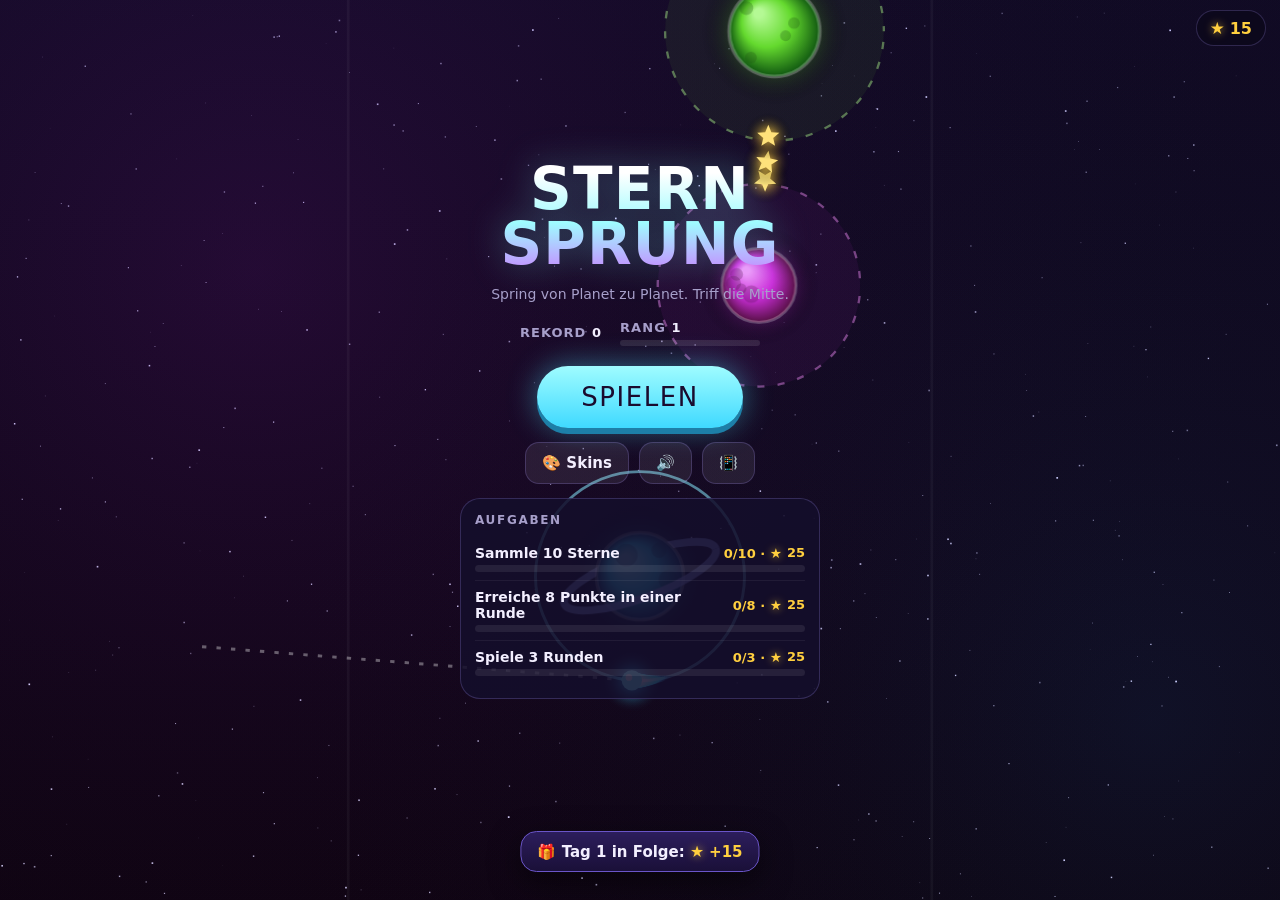
==== spiel/index.html @ 6225f69b "Neues Handyspiel Sternsprung: One-Tap-Weltraumspiel, offline spielbar (PWA) Co-Authored-By: Claude O" ====
<!DOCTYPE html>
<html lang="de">
<head>
<meta charset="UTF-8">
<meta name="viewport" content="width=device-width,initial-scale=1,maximum-scale=1,user-scalable=no,viewport-fit=cover">
<title>Sternsprung</title>
<meta name="theme-color" content="#0a0718">
<meta name="apple-mobile-web-app-capable" content="yes">
<meta name="mobile-web-app-capable" content="yes">
<meta name="apple-mobile-web-app-status-bar-style" content="black-translucent">
<meta name="apple-mobile-web-app-title" content="Sternsprung">
<link rel="manifest" href="manifest.json">
<link rel="icon" href="icon.svg">
<link rel="apple-touch-icon" href="icon-192.png">
<!--GAME-START-->
<style>
/* Ein Bildschirm, Spielfeld als Canvas, Menüs als Ebenen darüber. Bewusst nur dunkel (Weltraum). */
:root{
  --space:#0a0718; --panel:rgba(20,14,44,.86); --line:rgba(170,150,255,.22);
  --ink:#f3efff; --mut:#a79fca; --cyan:#7df9ff; --gold:#ffcf3f; --pink:#ff5fa8; --red:#ff4d5e; --green:#5dffa0;
  --disp:"Arial Rounded MT Bold","Trebuchet MS",ui-rounded,"SF Pro Rounded",system-ui,sans-serif;
  --body:ui-rounded,system-ui,-apple-system,"Segoe UI",Roboto,sans-serif;
  color-scheme:dark;
}
*{box-sizing:border-box;-webkit-tap-highlight-color:transparent;user-select:none;-webkit-user-select:none;-webkit-touch-callout:none}
html,body{height:100%;margin:0;background:var(--space);color:var(--ink);font-family:var(--body);overflow:hidden;overscroll-behavior:none}
#c{position:fixed;left:0;top:0;width:100%;height:100%;display:block;touch-action:none}
.layer{position:fixed;inset:0;display:flex;flex-direction:column;align-items:center;justify-content:center;gap:14px;
  padding:calc(env(safe-area-inset-top,0px) + 16px) max(16px,env(safe-area-inset-right,0px)) calc(env(safe-area-inset-bottom,0px) + 16px) max(16px,env(safe-area-inset-left,0px));z-index:5}
.layer.dim{background:rgba(6,4,16,.55);backdrop-filter:blur(3px);-webkit-backdrop-filter:blur(3px)}
button{font:inherit;color:inherit;border:0;background:none;cursor:pointer;touch-action:manipulation}
button:focus-visible{outline:3px solid var(--cyan);outline-offset:3px}
.big{font-family:var(--disp);font-size:26px;letter-spacing:.06em;padding:16px 44px;border-radius:999px;color:#1a0b2e;
  background:linear-gradient(180deg,#9ffcff,#3fd9ff);box-shadow:0 6px 0 #1d7fa8,0 0 30px rgba(80,230,255,.45);transition:transform .08s}
.big:active{transform:translateY(4px);box-shadow:0 2px 0 #1d7fa8,0 0 20px rgba(80,230,255,.4)}
.pulse{animation:pulse 1.6s ease-in-out infinite}
@keyframes pulse{50%{transform:scale(1.06)}}
.sm{font-weight:800;font-size:15px;padding:11px 16px;border-radius:14px;background:rgba(255,255,255,.08);border:1px solid var(--line);min-width:48px}
.sm:active{background:rgba(255,255,255,.16)}
.gold{color:#2a1700;background:linear-gradient(180deg,#ffe27a,#ffb800);box-shadow:0 4px 0 #a86f00;border:0}
.gold:disabled{filter:grayscale(1);opacity:.45}
.row{display:flex;gap:10px;flex-wrap:wrap;justify-content:center}
.title{font-family:var(--disp);font-size:clamp(40px,12vw,58px);line-height:.95;text-align:center;letter-spacing:.02em;margin:0;
  background:linear-gradient(180deg,#fff 10%,#9ffcff 55%,#c58bff);-webkit-background-clip:text;background-clip:text;color:transparent;
  filter:drop-shadow(0 0 18px rgba(125,249,255,.35))}
.sub{color:var(--mut);font-size:14px;text-align:center;margin:0}
.card{background:var(--panel);border:1px solid var(--line);border-radius:20px;padding:14px;width:min(360px,100%)}
.card h3{margin:0 0 10px;font-size:12px;letter-spacing:.14em;text-transform:uppercase;color:var(--mut)}
.mis{display:grid;grid-template-columns:1fr auto;gap:4px 10px;align-items:center;padding:8px 0;border-top:1px solid rgba(255,255,255,.06)}
.mis:first-of-type{border-top:0}
.mis .t{font-size:14px;font-weight:700}
.mis .r{font-size:13px;font-weight:800;color:var(--gold);white-space:nowrap}
.bar{grid-column:1/-1;height:7px;border-radius:9px;background:rgba(255,255,255,.08);overflow:hidden}
.bar i{display:block;height:100%;background:linear-gradient(90deg,var(--cyan),#c58bff);border-radius:9px;transition:width .5s}
.mis.done .bar i{background:var(--green)}
.coin{display:inline-flex;align-items:center;gap:5px;font-weight:900;color:var(--gold);font-variant-numeric:tabular-nums}
.coin::before{content:"★";font-size:1.05em;text-shadow:0 0 8px rgba(255,207,63,.7)}
.top{position:fixed;left:0;right:0;top:0;display:flex;justify-content:space-between;align-items:center;z-index:6;pointer-events:none;
  padding:calc(env(safe-area-inset-top,0px) + 10px) max(14px,env(safe-area-inset-right,0px)) 0 max(14px,env(safe-area-inset-left,0px))}
.top>*{pointer-events:auto}
.pill{background:rgba(10,7,24,.6);border:1px solid var(--line);border-radius:999px;padding:7px 13px;font-size:16px}
#hud{z-index:4}
#score{position:fixed;left:0;right:0;top:calc(env(safe-area-inset-top,0px) + 54px);text-align:center;font-family:var(--disp);font-size:64px;
  line-height:1;pointer-events:none;z-index:4;text-shadow:0 0 24px rgba(125,249,255,.5),0 4px 0 rgba(0,0,0,.35);font-variant-numeric:tabular-nums}
#score.bump{animation:bump .25s}
@keyframes bump{40%{transform:scale(1.25)}}
#hint{position:fixed;left:0;right:0;bottom:calc(env(safe-area-inset-bottom,0px) + 14%);text-align:center;font-weight:800;font-size:18px;pointer-events:none;z-index:4;
  text-shadow:0 2px 10px #000;padding:0 24px;animation:hintb 1.4s ease-in-out infinite}
#hint small{display:block;font-weight:600;font-size:14px;color:var(--mut);margin-top:6px}
@keyframes hintb{50%{opacity:.55}}
#toast{position:fixed;left:50%;bottom:calc(env(safe-area-inset-bottom,0px) + 28px);transform:translate(-50%,20px);opacity:0;z-index:20;pointer-events:none;
  background:linear-gradient(180deg,#2c1d5c,#1a1038);border:1px solid #6a55c9;border-radius:16px;padding:10px 16px;font-weight:800;font-size:15px;
  transition:all .35s cubic-bezier(.2,1.4,.4,1);white-space:nowrap;box-shadow:0 10px 30px rgba(0,0,0,.5)}
#toast.on{opacity:1;transform:translate(-50%,0)}
.stat{display:flex;gap:26px;justify-content:center}
.stat div{text-align:center}
.stat b{display:block;font-family:var(--disp);font-size:44px;line-height:1.05;font-variant-numeric:tabular-nums}
.stat span{font-size:12px;letter-spacing:.14em;text-transform:uppercase;color:var(--mut)}
.rec{font-family:var(--disp);color:var(--gold);font-size:22px;letter-spacing:.05em;animation:pulse .9s ease-in-out infinite;text-shadow:0 0 16px rgba(255,207,63,.6)}
.rank{font-size:13px;font-weight:800;color:var(--mut);letter-spacing:.08em}
.rank b{color:var(--ink)}
.xp{height:6px;width:140px;border-radius:9px;background:rgba(255,255,255,.1);overflow:hidden;margin-top:5px}
.xp i{display:block;height:100%;background:var(--gold)}
#shopGrid{display:grid;grid-template-columns:repeat(3,1fr);gap:10px;width:min(380px,100%);overflow-y:auto;max-height:62vh;padding:2px}
.sk{background:var(--panel);border:1px solid var(--line);border-radius:16px;padding:12px 6px 10px;display:flex;flex-direction:column;align-items:center;gap:6px;font-size:13px;font-weight:800}
.sk.sel{border-color:var(--cyan);box-shadow:0 0 0 2px rgba(125,249,255,.35) inset}
.sk .ball{width:34px;height:34px;border-radius:50%;margin:4px 0}
.sk .p{font-size:12px}
.sk.lock{opacity:.85}
.sk.lock .ball{filter:saturate(.5) brightness(.7)}
.tag{font-size:11px;letter-spacing:.12em;text-transform:uppercase;color:var(--mut);font-weight:800}
#reviveBtn small{display:block;font-size:12px;opacity:.8}
.hide{display:none!important}
@media (prefers-reduced-motion:reduce){.pulse,#hint,.rec{animation:none}}
</style>
</head>
<body>
<canvas id="c"></canvas>

<div class="top" id="topbar">
  <button class="sm pill hide" id="pauseBtn" aria-label="Pause">❚❚</button>
  <span></span>
  <span class="pill coin" id="coins">0</span>
</div>
<div id="score" class="hide">0</div>
<div id="hint" class="hide"></div>
<div id="toast"></div>

<!-- Menü -->
<div class="layer" id="menu">
  <div style="flex:1"></div>
  <h1 class="title">STERN<br>SPRUNG</h1>
  <p class="sub">Spring von Planet zu Planet. Triff die Mitte.</p>
  <div class="row" style="align-items:center;gap:18px;margin:4px 0 6px">
    <div class="rank">REKORD <b id="mBest">0</b></div>
    <div class="rank">RANG <b id="mRank">1</b><div class="xp"><i id="mXp" style="width:0"></i></div></div>
  </div>
  <button class="big pulse" id="playBtn">SPIELEN</button>
  <div class="row">
    <button class="sm" id="shopBtn">🎨 Skins</button>
    <button class="sm" id="sndBtn" aria-label="Ton">🔊</button>
    <button class="sm" id="vibBtn" aria-label="Vibration">📳</button>
  </div>
  <div class="card" id="mMis"></div>
  <div style="flex:1.3"></div>
</div>

<!-- Pause -->
<div class="layer dim hide" id="pause">
  <h2 class="title" style="font-size:44px">PAUSE</h2>
  <button class="big" id="resumeBtn">WEITER</button>
  <button class="sm" id="quitBtn">Zum Menü</button>
</div>

<!-- Game Over -->
<div class="layer dim hide" id="over">
  <div class="tag" id="oCause">Ins All gestürzt</div>
  <div class="rec hide" id="oRec">NEUER REKORD!</div>
  <div class="stat">
    <div><b id="oScore">0</b><span>Punkte</span></div>
    <div><b id="oBest">0</b><span>Rekord</span></div>
  </div>
  <div class="coin" style="font-size:18px" id="oCoins">+0</div>
  <button class="sm gold hide" id="reviveBtn">Weiterfliegen <span class="coin" style="color:#2a1700" id="reviveCost">60</span><small id="reviveT"></small></button>
  <button class="big" id="againBtn">NOCHMAL</button>
  <div class="card" id="oMis"></div>
  <button class="sm" id="menuBtn">Menü</button>
</div>

<!-- Shop -->
<div class="layer dim hide" id="shop">
  <h2 class="title" style="font-size:40px">SKINS</h2>
  <span class="pill coin" id="shopCoins">0</span>
  <div id="shopGrid"></div>
  <button class="big" id="shopBack" style="font-size:20px;padding:12px 36px">FERTIG</button>
</div>

<script>
'use strict';
(function(){
const $=s=>document.querySelector(s);
const cv=$('#c'), ctx=cv.getContext('2d');
const W=400; let H=700, SC=1, OX=0, DPR=1, VW=400, VH=700;
const rnd=(a,b)=>a+Math.random()*(b-a), clamp=(v,a,b)=>v<a?a:v>b?b:v;
const TAU=Math.PI*2;

/* ---------- Speicher ---------- */
const KEY='sternsprung_v1';
const DEF={best:0,coins:0,skin:'nova',owned:['nova'],sound:true,vib:true,ms:null,mlvl:{},rank:1,
  st:{runs:0,perfect:0,coins:0,gold:0,skip:0},day:'',streak:0,tut:0};
let S;
try{S=Object.assign({},DEF,JSON.parse(localStorage.getItem(KEY)||'{}'))}catch(e){S=Object.assign({},DEF)}
S.st=Object.assign({},DEF.st,S.st||{}); S.mlvl=S.mlvl||{}; if(!Array.isArray(S.owned))S.owned=['nova'];
function save(){try{localStorage.setItem(KEY,JSON.stringify(S))}catch(e){}}

/* ---------- Skins ---------- */
const SKINS=[
 {id:'nova',n:'Nova',cost:0,c:'#7df9ff',t:'#2ee6ff'},
 {id:'ember',n:'Glut',cost:120,c:'#ffc069',t:'#ff6a3a'},
 {id:'lime',n:'Limette',cost:180,c:'#d4ff7a',t:'#55ff3a'},
 {id:'rose',n:'Rosa',cost:250,c:'#ffb0e6',t:'#ff4fb8'},
 {id:'violet',n:'Violett',cost:350,c:'#d6b6ff',t:'#8a4dff'},
 {id:'sun',n:'Sonne',cost:500,c:'#fff6b0',t:'#ffc400'},
 {id:'ghost',n:'Geist',cost:700,c:'#ffffff',t:'#a6b3d6',ghost:1},
 {id:'fire',n:'Feuer',cost:900,c:'#fff0c0',t:'fire'},
 {id:'ice',n:'Eiskristall',cost:1200,c:'#e8fdff',t:'ice'},
 {id:'rainbow',n:'Regenbogen',cost:1800,c:'#ffffff',t:'rainbow'},
 {id:'void',n:'Leere',cost:2500,c:'#1c0636',t:'#c040ff',ring:1},
 {id:'king',n:'Goldkönig',cost:4000,c:'#ffe066',t:'gold',ring:1},
];
const skin=()=>SKINS.find(s=>s.id===S.skin)||SKINS[0];
function trailCol(sk,i,t){
  switch(sk.t){
    case 'fire':return `hsl(${10+i*2.2},100%,${55+i}%)`;
    case 'ice':return `hsl(${190+i*1.5},100%,${70+i*0.8}%)`;
    case 'rainbow':return `hsl(${(t*240+i*16)%360},100%,65%)`;
    case 'gold':return `hsl(${42+Math.sin(t*6+i)*6},100%,${55+i}%)`;
    default:return sk.t;
  }
}

/* ---------- Aufgaben ---------- */
const MT={
 score:{txt:n=>`Erreiche ${n} Punkte in einer Runde`,steps:[8,15,22,30,40,50,65,80,100,125],run:1},
 perfect:{txt:n=>`Lande ${n} Volltreffer`,steps:[3,8,15,25,40,60,90,130]},
 streak:{txt:n=>`${n} Volltreffer hintereinander`,steps:[2,3,4,5,6,8,10],run:1},
 coins:{txt:n=>`Sammle ${n} Sterne`,steps:[10,25,50,80,120,200,300]},
 runs:{txt:n=>`Spiele ${n} Runden`,steps:[3,5,8,10,15,20]},
 gold:{txt:n=>`Lande auf ${n} Goldplaneten`,steps:[1,3,5,8,12,18]},
 skip:{txt:n=>`Überspringe ${n} Planeten`,steps:[1,3,6,10,15,25]},
};
function goalFor(k){const st=MT[k].steps,l=S.mlvl[k]||0;return l<st.length?st[l]:Math.round(st[st.length-1]*Math.pow(1.3,l-st.length+1))}
function newMission(exclude){
  const keys=Object.keys(MT).filter(k=>!exclude.includes(k));
  const k=keys[Math.floor(Math.random()*keys.length)];
  const lvl=S.mlvl[k]||0;
  return {k,g:goalFor(k),p:0,r:25+lvl*15};
}
function ensureMissions(){
  if(!Array.isArray(S.ms)||S.ms.length!==3||S.ms.some(m=>!m||!MT[m.k])){S.ms=[];
    for(let i=0;i<3;i++)S.ms.push(newMission(S.ms.map(m=>m.k)));save();}
  // erfüllte Aufgaben (z. B. App vor dem Tausch geschlossen) ersetzen
  S.ms.forEach((m,i)=>{if(m.p>=m.g)S.ms[i]=newMission(S.ms.filter(x=>x!==m).map(x=>x.k))});save();
}
ensureMissions();
function mEvent(k,val,isRunMax){
  let changed=false;
  S.ms.forEach((m,idx)=>{
    if(m.k!==k||m.p>=m.g)return;
    m.p=isRunMax?Math.max(m.p,val):m.p+val;
    if(m.p>=m.g){m.p=m.g;completeMission(idx)}
    changed=true;
  });
  if(changed)save();
}
function completeMission(idx){
  const m=S.ms[idx];
  S.coins+=m.r; S.rank++; S.mlvl[m.k]=(S.mlvl[m.k]||0)+1;
  toast(`✔ Aufgabe erfüllt! <span class="coin">+${m.r}</span> · Rang ${S.rank}`);
  sfx.mission(); buzz([20,40,20]);
  setTimeout(()=>{ // nach kurzer Zeit gegen neue tauschen
    const i=S.ms.indexOf(m); if(i<0)return;
    S.ms[i]=newMission(S.ms.filter(x=>x!==m).map(x=>x.k)); save(); renderMissions();
  },1800);
  updCoins();
}
function renderMissions(){
  const html='<h3>Aufgaben</h3>'+S.ms.map(m=>{
    const pct=Math.min(100,m.p/m.g*100);
    return `<div class="mis${m.p>=m.g?' done':''}"><span class="t">${MT[m.k].txt(m.g)}</span><span class="r">${m.p>=m.g?'✔':`${Math.floor(m.p)}/${m.g}`} · <span class="coin">${m.r}</span></span><div class="bar"><i style="width:${pct}%"></i></div></div>`;
  }).join('');
  $('#mMis').innerHTML=html; $('#oMis').innerHTML=html;
  $('#mRank').textContent=S.rank;
  $('#mXp').style.width=(S.ms.reduce((a,m)=>a+Math.min(1,m.p/m.g),0)/3*100)+'%';
}

/* ---------- Ton & Vibration ---------- */
let AC=null,master=null;
function audio(){
  if(!AC){try{AC=new (window.AudioContext||window.webkitAudioContext)();master=AC.createGain();master.gain.value=.55;master.connect(AC.destination)}catch(e){AC=null}}
  if(AC&&AC.state==='suspended')AC.resume().catch(()=>{});
}
function tone(f,d,type,v,f2,delay){
  if(!S.sound||!AC)return;
  try{
    const t=AC.currentTime+(delay||0),o=AC.createOscillator(),g=AC.createGain();
    o.type=type||'sine';o.frequency.setValueAtTime(f,t);if(f2)o.frequency.exponentialRampToValueAtTime(f2,t+d);
    g.gain.setValueAtTime(.0001,t);g.gain.exponentialRampToValueAtTime(v||.2,t+.012);g.gain.exponentialRampToValueAtTime(.0001,t+d);
    o.connect(g);g.connect(master);o.start(t);o.stop(t+d+.03);
  }catch(e){}
}
const PEN=[0,2,4,7,9];
const note=i=>392*Math.pow(2,(PEN[i%5]+12*Math.floor(i/5))/12);
const sfx={
  launch:()=>tone(260,.13,'triangle',.16,620),
  land:s=>{tone(note(4+Math.min(s,10)),.22,'sine',.26)},
  perfect:s=>{tone(note(6+Math.min(s,12)),.25,'triangle',.22);tone(note(8+Math.min(s,12)),.32,'sine',.2,null,.07)},
  coin:()=>{tone(1320,.06,'square',.05);tone(1980,.09,'square',.05,null,.05)},
  die:()=>{tone(420,.55,'sawtooth',.14,55);tone(90,.4,'sine',.3,40)},
  crumble:()=>tone(180,.25,'square',.07,60),
  click:()=>tone(700,.05,'sine',.12),
  mission:()=>{[0,2,4,7].forEach((k,i)=>tone(note(10+k),.18,'triangle',.15,null,i*.08))},
  zone:()=>{[0,4,7,12].forEach((k,i)=>tone(note(5)*Math.pow(2,k/12),.3,'sine',.15,null,i*.1))},
  tick:()=>tone(1000,.03,'square',.04),
};
function buzz(p){if(S.vib&&navigator.vibrate){try{navigator.vibrate(p)}catch(e){}}}

/* ---------- Bildschirm ---------- */
let bgStars=[];
function resize(){
  DPR=Math.min(window.devicePixelRatio||1,2.5);
  VW=window.innerWidth;VH=window.innerHeight;
  SC=Math.min(VW/W,VH/620);
  H=VH/SC;OX=(VW-W*SC)/2;
  cv.width=Math.round(VW*DPR);cv.height=Math.round(VH*DPR);
  bgStars=[];
  const n=Math.round(VW*VH/2600);
  for(let i=0;i<n;i++)bgStars.push({x:Math.random()*VW,y:Math.random()*VH,z:Math.random(),tw:Math.random()*TAU});
  glowCache={};
  if(G)for(const p of G.planets)p.spr=null;
}
window.addEventListener('resize',resize);

/* ---------- Grafik-Hilfen ---------- */
let glowCache={};
function glow(col,r){ // vorgerenderter Leucht-Punkt
  const k=col+r;if(glowCache[k])return glowCache[k];
  const s=Math.ceil(r*2*SC*DPR)+2,c=document.createElement('canvas');c.width=c.height=s;
  const g=c.getContext('2d'),gr=g.createRadialGradient(s/2,s/2,0,s/2,s/2,s/2);
  gr.addColorStop(0,col);gr.addColorStop(.25,col);gr.addColorStop(1,'rgba(0,0,0,0)');
  g.globalAlpha=.55;g.fillStyle=gr;g.fillRect(0,0,s,s);
  return glowCache[k]=c;
}
function planetSprite(p){
  const pad=p.ring?2.1:1.25,size=p.r*2*pad,s=Math.ceil(size*SC*DPR)+2;
  const c=document.createElement('canvas');c.width=c.height=s;
  const g=c.getContext('2d'),k=s/size;g.scale(k,k);const m=size/2,r=p.r,h=p.hue;
  const ringPath=(front)=>{g.save();g.translate(m,m);g.rotate(-.35);g.beginPath();
    g.ellipse(0,0,r*1.85,r*.5,0,front?0:Math.PI,front?Math.PI:TAU);g.lineWidth=r*.18;
    g.strokeStyle=`hsla(${h+40},70%,75%,.75)`;g.stroke();g.restore();};
  if(p.ring)ringPath(false);
  const gr=g.createRadialGradient(m-r*.35,m-r*.4,r*.1,m,m,r);
  if(p.gold){gr.addColorStop(0,'#fff6c8');gr.addColorStop(.45,'#ffc93a');gr.addColorStop(1,'#a8560a')}
  else{gr.addColorStop(0,`hsl(${h},90%,78%)`);gr.addColorStop(.5,`hsl(${h},70%,52%)`);gr.addColorStop(1,`hsl(${h+20},70%,20%)`)}
  g.beginPath();g.arc(m,m,r,0,TAU);g.fillStyle=gr;g.fill();
  g.save();g.clip();
  for(let i=0;i<p.cr.length;i++){const q=p.cr[i];g.beginPath();g.arc(m+q[0]*r,m+q[1]*r,q[2]*r,0,TAU);
    g.fillStyle=p.gold?'rgba(150,80,0,.25)':`hsla(${h+10},60%,20%,.28)`;g.fill();}
  if(p.band){for(let i=-2;i<=2;i++){g.fillStyle=`hsla(${h-20},70%,${i%2?70:35}%,.18)`;g.fillRect(m-r,m+i*r*.32-r*.08,r*2,r*.16)}}
  g.restore();
  g.beginPath();g.arc(m,m,r,0,TAU);g.lineWidth=r*.08;g.strokeStyle='rgba(255,255,255,.25)';g.stroke();
  if(p.ring)ringPath(true);
  p.spr=c;p.sprSize=size;
}

/* ---------- Spielwelt ---------- */
let G=null,mode='menu';
function mkPlanet(i){
  const R=rnd(Math.max(42,64-i*.28),Math.max(54,82-i*.3));
  const cr=[];for(let k=0;k<4;k++)cr.push([rnd(-.7,.7),rnd(-.7,.7),rnd(.1,.26)]);
  return {i,x:W/2,bx:W/2,y:0,R,r:R*rnd(.36,.46),hue:Math.floor(rnd(0,360)),amp:0,sp:0,ph:rnd(0,TAU),
    w:(160+Math.min(i,90)*1.7)/R,gold:false,ring:Math.random()<.22,band:Math.random()<.35,cr,
    tmax:Math.max(1.7,4.6-i*.045),timer:0,dead:false,visited:false,pulse:0,spr:null};
}
function newWorld(){
  G={planets:[],coins:[],rocks:[],holes:[],parts:[],rings:[],texts:[],t:0,score:0,maxIdx:0,streak:0,bestStreak:0,got:0,
     camY:0,shake:0,hit:0,started:false,zone:0,deadT:0,revived:false,paid:0,counted:false,flash:0,lastLand:null,cause:''};
  const p0=mkPlanet(0);p0.R=72;p0.r=30;p0.y=0;p0.tmax=Infinity;p0.visited=true;p0.hue=190;p0.ring=true;
  G.planets.push(p0);G.last=p0;G.lastLand=p0;
  G.camY=p0.y-H*.66;
  G.P={st:'orbit',p:p0,a:-Math.PI/2,rad:p0.R,dir:1,x:p0.x,y:p0.y-p0.R,vx:0,vy:0,ft:0,from:null,trail:[]};
  generate();
}
function generate(){
  while(G.last.y>G.camY-H*.7){
    const L=G.last,i=L.i+1,p=mkPlanet(i);
    const gap=Math.max(rnd(150,205)+Math.min(i,60)*1.0,L.R+p.R+28);
    p.y=L.y-gap;
    const m=p.R+12;
    if(i<4){p.x=clamp(L.x+rnd(-120,120),m+20,W-m-20)}
    else{let t=0;do{p.x=rnd(m,W-m);t++}while(t<8&&Math.abs(p.x-L.x)<40)}
    p.bx=p.x;
    if(i>=7&&Math.random()<Math.min(.55,.18+(i-7)*.02)){
      const amp=Math.min(rnd(35,95),p.bx-m,W-m-p.bx);
      if(amp>22){p.amp=amp;p.sp=rnd(.6,1.1)+Math.min(i,80)*.006}
    }
    if(i>3&&Math.random()<.08){p.gold=true;p.ring=false}
    // Sterne auf der direkten Linie -> belohnt mutige, gerade Sprünge
    if(Math.random()<.7){for(let k=1;k<=3;k++){const f=.3+k*.1;
      G.coins.push({x:L.bx+(p.bx-L.bx)*f,y:L.y+(p.y-L.y)*f,ph:rnd(0,TAU),got:false})}}
    // Asteroiden zwischen Planeten
    const rr=rnd(9,15);
    if(i>=12&&Math.random()<Math.min(.5,.18+(i-12)*.012)&&gap>=L.R+p.R+2*(rr+10)){
      const lo=p.y+p.R+rr+10,hi=L.y-L.R-rr-10;
      G.rocks.push({x:rnd(0,W),y:rnd(lo,hi),vx:(Math.random()<.5?-1:1)*rnd(50,85+Math.min(i,80)),r:rr,a:0,va:rnd(-3,3),
        pts:Array.from({length:9},(_,k)=>[k/9*TAU,rnd(.75,1.15)])});
    }
    // Schwarze Löcher neben dem Weg
    if(i>=28&&Math.random()<.16){
      const hr=rnd(15,22);
      for(let t=0;t<10;t++){const hx=rnd(hr+10,W-hr-10),hy=rnd(p.y,L.y);
        if(Math.hypot(hx-L.x,hy-L.y)>L.R+hr+30+L.amp&&Math.hypot(hx-p.bx,hy-p.y)>p.R+hr+30+p.amp){G.holes.push({x:hx,y:hy,r:hr});break}}
    }
    G.planets.push(p);G.last=p;
  }
}
function startRun(){
  newWorld();G.started=false;mode='play';
  showOnly(null);$('#score').classList.remove('hide');$('#pauseBtn').classList.remove('hide');
  setScore(0);
  if(S.tut<2){showHint(S.tut===0?'Tippe, um abzuspringen<small>Fliege in den Ring des nächsten Planeten</small>':'Ziele genau auf die Mitte<small>Volltreffer geben Extrapunkte</small>')}
}
function showHint(h){const e=$('#hint');e.innerHTML=h;e.classList.remove('hide')}
function hideHint(){$('#hint').classList.add('hide')}

function tap(){
  if(mode!=='play')return;
  const P=G.P;
  if(P.st==='orbit'){G.started=true;launch()}
}
function launch(){
  const P=G.P,p=P.p;
  const tx=-Math.sin(P.a)*P.dir,ty=Math.cos(P.a)*P.dir;
  const sp=470+Math.min(G.score,90)*2.2;
  const pvx=p.amp?p.amp*p.sp*Math.cos(G.t*p.sp+p.ph):0;
  P.vx=tx*sp+pvx;P.vy=ty*sp;P.st='fly';P.from=p;P.p=null;P.ft=0;
  sfx.launch();buzz(8);
  for(let k=0;k<8;k++)part(P.x,P.y,-tx*rnd(40,140)+rnd(-40,40),-ty*rnd(40,140)+rnd(-40,40),.4,trailCol(skin(),k,G.t),2.5);
}
function capture(p,dx,dy){
  const P=G.P,v=Math.hypot(P.vx,P.vy)||1;
  const cr=dx*P.vy-dy*P.vx,b=Math.abs(cr)/v;
  P.st='orbit';P.p=p;P.a=Math.atan2(dy,dx);P.rad=Math.hypot(dx,dy);P.dir=cr>=0?1:-1;P.from=null;
  p.timer=p.tmax;p.pulse=1;G.lastLand=p;
  const perfect=b<p.R*.36;
  let gained=0,txt='',col='#fff';
  if(p.i>G.maxIdx){
    const adv=p.i-G.maxIdx;gained=adv;G.maxIdx=p.i;
    if(adv>1){S.st.skip+=adv-1;mEvent('skip',adv-1);txt=`SPRUNG ×${adv}`;col='#c58bff'}
    if(perfect){G.streak++;G.bestStreak=Math.max(G.bestStreak,G.streak);const bonus=Math.min(G.streak,5);gained+=bonus;
      txt=G.streak>1?`VOLLTREFFER ×${G.streak}`:'VOLLTREFFER!';col='#ffcf3f';
      S.st.perfect++;mEvent('perfect',1);mEvent('streak',G.streak,true);
      G.hit=.07;G.shake=Math.max(G.shake,5);G.flash=.25;sfx.perfect(G.streak);buzz([15,30,25]);
      ring(p.x,p.y,p.R,'#ffcf3f',.5);ring(p.x,p.y,p.R*.6,'#fff',.35);
      for(let k=0;k<26;k++){const a=rnd(0,TAU),s=rnd(80,260);part(P.x,P.y,Math.cos(a)*s,Math.sin(a)*s,rnd(.4,.8),k%2?'#ffcf3f':'#fff',3)}
    }else{G.streak=0;sfx.land(G.score%15);buzz(12);ring(p.x,p.y,p.R,'rgba(170,240,255,.8)',.35)}
    if(p.gold){S.coins+=5;G.got+=5;S.st.gold++;mEvent('gold',1);text(p.x,p.y-p.R-26,'+5 ★','#ffcf3f',20);sfx.coin()}
    if(p.i===1&&S.tut===0){S.tut=1;save();hideHint();setTimeout(()=>{if(mode==='play'&&G.score<4)showHint('Ziele genau auf die Mitte<small>Volltreffer geben Extrapunkte</small>')},500)}
    if(perfect&&S.tut===1){S.tut=2;save();hideHint()}
    if(G.score+gained>=5&&S.tut<2){S.tut=2;save();hideHint()}
  }else{G.streak=0;sfx.land(0);ring(p.x,p.y,p.R,'rgba(170,240,255,.5)',.3)}
  if(gained>0){
    setScore(G.score+gained);mEvent('score',G.score,true);
    text(p.x,p.y-p.R-8,txt?`${txt}  +${gained}`:`+${gained}`,col,txt?22:18);
    const z=Math.floor(G.score/25);
    if(z>G.zone){G.zone=z;bigText(`ZONE ${z+1}`);sfx.zone()}
  }
}
function die(cause){
  const P=G.P;if(P.st==='dead')return;
  P.st='dead';G.deadT=0;G.cause=cause;G.shake=12;G.flash=.35;
  sfx.die();buzz([40,40,90]);
  const sk=skin();
  for(let k=0;k<40;k++){const a=rnd(0,TAU),s=rnd(40,300);part(P.x,P.y,Math.cos(a)*s,Math.sin(a)*s,rnd(.5,1.1),k%3?sk.c:trailCol(sk,k,G.t),3.2)}
}
function collapse(p){
  p.dead=true;sfx.crumble();G.shake=Math.max(G.shake,4);
  for(let k=0;k<30;k++){const a=rnd(0,TAU),s=rnd(30,200);part(p.x+Math.cos(a)*p.r*.6,p.y+Math.sin(a)*p.r*.6,Math.cos(a)*s,Math.sin(a)*s,rnd(.5,1),`hsl(${p.hue},70%,60%)`,4)}
}
function part(x,y,vx,vy,life,c,s){if(G.parts.length<500)G.parts.push({x,y,vx,vy,life,max:life,c,s})}
function ring(x,y,r,c,life){G.rings.push({x,y,r,c,life,max:life})}
function text(x,y,t,c,size){G.texts.push({x,y,t,c,size,life:1.1,max:1.1})}
let bigT=null;function bigText(t){bigT={t,life:1.6}}

/* ---------- Update ---------- */
const STEP=1/120;
function update(dt){
  G.t+=dt;
  for(const p of G.planets){if(p.amp)p.x=p.bx+Math.sin(G.t*p.sp+p.ph)*p.amp;if(p.pulse>0)p.pulse=Math.max(0,p.pulse-dt*2.5)}
  for(const r of G.rocks){r.x+=r.vx*dt;r.a+=r.va*dt;if(r.x<-r.r-20)r.x=W+r.r+20;else if(r.x>W+r.r+20)r.x=-r.r-20}
  const P=G.P;
  if(P.st==='orbit'){
    const p=P.p;
    P.a+=P.dir*p.w*dt;P.rad+=(p.R-P.rad)*Math.min(1,dt*9);
    P.x=p.x+Math.cos(P.a)*P.rad;P.y=p.y+Math.sin(P.a)*P.rad;
    if(mode==='play'&&G.started&&isFinite(p.tmax)){
      const before=p.timer;p.timer-=dt;
      if(p.timer<1&&Math.floor(before*4)!==Math.floor(p.timer*4))sfx.tick();
      if(p.timer<=0){collapse(p);launch()}
    }
  }else if(P.st==='fly'){
    P.x+=P.vx*dt;P.y+=P.vy*dt;P.ft+=dt;
    for(const p of G.planets){
      if(p.dead||p===P.from)continue;
      const dx=P.x-p.x,dy=P.y-p.y;
      if(dx*dx+dy*dy<=p.R*p.R){capture(p,dx,dy);break}
    }
    if(P.st==='fly'){
      for(const h of G.holes)if(Math.hypot(P.x-h.x,P.y-h.y)<h.r+5){die('Vom Schwarzen Loch verschluckt');break}
    }
    if(P.st==='fly'&&(P.x<-14||P.x>W+14||P.y>G.camY+H+30||P.ft>3))die('Ins All gestürzt');
  }else if(P.st==='dead'){
    G.deadT+=dt;
    if(G.deadT>1&&mode==='play')showOver();
  }
  if(P.st!=='dead'){
    for(const r of G.rocks)if(Math.hypot(P.x-r.x,P.y-r.y)<r.r+5){die('Vom Asteroiden getroffen');break}
  }
  // Sterne einsammeln
  if(P.st!=='dead')for(const c of G.coins){
    if(!c.got&&Math.abs(P.x-c.x)<20&&Math.abs(P.y-c.y)<20){c.got=true;S.coins++;G.got++;S.st.coins++;mEvent('coins',1);sfx.coin();updCoins();
      for(let k=0;k<8;k++){const a=rnd(0,TAU);part(c.x,c.y,Math.cos(a)*90,Math.sin(a)*90,.35,'#ffcf3f',2)}}
  }
  // Spur
  if(P.st!=='dead'){P.trail.push(P.x,P.y);if(P.trail.length>44)P.trail.splice(0,2)}
  // Kamera
  let ty=G.camY;
  if(P.st==='orbit')ty=P.p.y-H*.64;
  else if(P.st==='fly'&&P.y-H*.3<G.camY)ty=P.y-H*.3;
  G.camY+=(ty-G.camY)*(1-Math.exp(-dt*3.2));
  if(G.shake>0)G.shake=Math.max(0,G.shake-dt*40);
  if(G.flash>0)G.flash-=dt;
  // Effekte
  for(let i=G.parts.length-1;i>=0;i--){const q=G.parts[i];q.life-=dt;if(q.life<=0){G.parts.splice(i,1);continue}
    q.x+=q.vx*dt;q.y+=q.vy*dt;q.vx*=1-dt*2.2;q.vy*=1-dt*2.2}
  for(let i=G.rings.length-1;i>=0;i--){if((G.rings[i].life-=dt)<=0)G.rings.splice(i,1)}
  for(let i=G.texts.length-1;i>=0;i--){const q=G.texts[i];q.y-=dt*40;if((q.life-=dt)<=0)G.texts.splice(i,1)}
  if(bigT&&(bigT.life-=dt)<=0)bigT=null;
  generate();
  // Aufräumen unterhalb
  const lim=G.camY+H+250;
  G.planets=G.planets.filter(p=>p.y<lim||p===P.p||p===G.lastLand||p===G.last);
  G.coins=G.coins.filter(c=>c.y<lim&&!(c.got&&c.y>G.camY+H));
  G.rocks=G.rocks.filter(r=>r.y<lim);G.holes=G.holes.filter(h=>h.y<lim);
}

/* ---------- Zeichnen ---------- */
function zoneHue(){return [255,200,320,160,20,280,120][G.zone%7]}
function draw(){
  const t=G.t,zh=zoneHue();
  ctx.setTransform(DPR,0,0,DPR,0,0);
  const bg=ctx.createLinearGradient(0,0,0,VH);
  bg.addColorStop(0,`hsl(${zh},55%,9%)`);bg.addColorStop(1,`hsl(${zh+30},60%,4%)`);
  ctx.fillStyle=bg;ctx.fillRect(0,0,VW,VH);
  // Nebel
  ctx.globalCompositeOperation='lighter';
  const nb=ctx.createRadialGradient(VW*.2,VH*.3,0,VW*.2,VH*.3,VW*.8);
  nb.addColorStop(0,`hsla(${zh+40},80%,40%,.12)`);nb.addColorStop(1,'rgba(0,0,0,0)');ctx.fillStyle=nb;ctx.fillRect(0,0,VW,VH);
  const nb2=ctx.createRadialGradient(VW*.9,VH*.8,0,VW*.9,VH*.8,VW*.7);
  nb2.addColorStop(0,`hsla(${zh-50},80%,40%,.1)`);nb2.addColorStop(1,'rgba(0,0,0,0)');ctx.fillStyle=nb2;ctx.fillRect(0,0,VW,VH);
  // Sterne mit Parallaxe
  for(const s of bgStars){
    const y=((s.y-G.camY*SC*(.05+s.z*.25))%VH+VH)%VH;
    const a=.35+.45*Math.sin(t*2+s.tw)*.5+s.z*.3;
    ctx.fillStyle=`rgba(220,225,255,${a})`;const r=.5+s.z*1.2;ctx.fillRect(s.x,y,r,r);
  }
  ctx.globalCompositeOperation='source-over';
  let sx=0,sy=0;if(G.shake>0){sx=rnd(-G.shake,G.shake);sy=rnd(-G.shake,G.shake)}
  const k=DPR*SC;
  ctx.setTransform(k,0,0,k,DPR*(OX+sx),DPR*(-G.camY*SC+sy));
  // Spielfeldränder auf breiten Bildschirmen
  if(OX>4){ctx.fillStyle='rgba(255,255,255,.04)';ctx.fillRect(-2,G.camY,2,H);ctx.fillRect(W,G.camY,2,H)}
  const P=G.P,top=G.camY-100,bot=G.camY+H+100;
  // Ziel-Hilfe
  if(P.st==='orbit'&&mode!=='over'){
    const tx=-Math.sin(P.a)*P.dir,ty=Math.cos(P.a)*P.dir;
    const len=(S.st.runs<3&&G.maxIdx<3)?300:46;
    ctx.save();ctx.setLineDash([3,7]);ctx.lineDashOffset=-t*30;ctx.strokeStyle='rgba(255,255,255,.35)';ctx.lineWidth=2;
    ctx.beginPath();ctx.moveTo(P.x,P.y);ctx.lineTo(P.x+tx*len,P.y+ty*len);ctx.stroke();ctx.restore();
  }
  // Schwarze Löcher
  for(const h of G.holes){if(h.y<top||h.y>bot)continue;
    const gr=ctx.createRadialGradient(h.x,h.y,0,h.x,h.y,h.r*2.6);
    gr.addColorStop(0,'rgba(0,0,0,1)');gr.addColorStop(.38,'rgba(10,0,25,1)');gr.addColorStop(.45,'rgba(190,80,255,.7)');gr.addColorStop(1,'rgba(120,0,200,0)');
    ctx.fillStyle=gr;ctx.beginPath();ctx.arc(h.x,h.y,h.r*2.6,0,TAU);ctx.fill();
    ctx.strokeStyle='rgba(220,150,255,.55)';ctx.lineWidth=1.5;
    for(let j=0;j<3;j++){ctx.beginPath();ctx.arc(h.x,h.y,h.r*(1.2+j*.4),t*(2-j*.5)+j*2,t*(2-j*.5)+j*2+2.2);ctx.stroke()}
  }
  // Planeten
  for(const p of G.planets){
    if(p.dead||p.y<top-p.R||p.y>bot+p.R)continue;
    const cur=P.p===p,vis=p.visited&&!cur;
    ctx.globalAlpha=vis?.5:1;
    // Fangring
    ctx.save();ctx.lineWidth=cur?2:1.6;
    if(cur)ctx.strokeStyle=`hsla(${p.gold?45:p.hue},90%,75%,.55)`;
    else{ctx.setLineDash([5,9]);ctx.lineDashOffset=t*14;ctx.strokeStyle=p.gold?'rgba(255,210,80,.7)':`hsla(${p.hue},80%,75%,.45)`}
    ctx.beginPath();ctx.arc(p.x,p.y,p.R+p.pulse*14,0,TAU);ctx.stroke();ctx.restore();
    if(!p.visited){ctx.fillStyle=`hsla(${p.gold?45:p.hue},90%,60%,.06)`;ctx.beginPath();ctx.arc(p.x,p.y,p.R,0,TAU);ctx.fill()}
    // Körper
    if(!p.spr)planetSprite(p);
    const wob=(cur&&p.timer<1&&G.started)?Math.sin(t*60)*1.5:0;
    const sz=p.sprSize;
    ctx.drawImage(glow(p.gold?'#ffc93a':`hsl(${p.hue},80%,55%)`,p.r*1.6),p.x-p.r*1.6,p.y-p.r*1.6,p.r*3.2,p.r*3.2);
    ctx.drawImage(p.spr,p.x-sz/2+wob,p.y-sz/2,sz,sz);
    // Zeit-Ring
    if(cur&&isFinite(p.tmax)&&G.started&&mode!=='menu'){
      const f=clamp(p.timer/p.tmax,0,1);
      ctx.strokeStyle=f>.5?'#5dffa0':f>.25?'#ffcf3f':'#ff4d5e';ctx.lineWidth=4;ctx.lineCap='round';
      ctx.beginPath();ctx.arc(p.x,p.y,p.R+7,-Math.PI/2,-Math.PI/2+TAU*f);ctx.stroke();ctx.lineCap='butt';
    }
    ctx.globalAlpha=1;
  }
  // Sterne (Münzen)
  for(const c of G.coins){if(c.got||c.y<top||c.y>bot)continue;
    const b=Math.sin(t*3+c.ph)*3;
    ctx.drawImage(glow('#ffcf3f',16),c.x-16,c.y-16+b,32,32);
    star(c.x,c.y+b,8,3.6,t*1.5+c.ph,'#ffe27a');
  }
  // Asteroiden
  for(const r of G.rocks){if(r.y<top||r.y>bot)continue;
    ctx.save();ctx.translate(r.x,r.y);ctx.rotate(r.a);ctx.beginPath();
    r.pts.forEach((q,j)=>{const x=Math.cos(q[0])*r.r*q[1],y=Math.sin(q[0])*r.r*q[1];j?ctx.lineTo(x,y):ctx.moveTo(x,y)});ctx.closePath();
    ctx.fillStyle='#6b5a52';ctx.fill();ctx.strokeStyle='#ff8a5c';ctx.lineWidth=1.5;ctx.stroke();
    ctx.fillStyle='rgba(0,0,0,.25)';ctx.beginPath();ctx.arc(r.r*.25,-r.r*.2,r.r*.28,0,TAU);ctx.fill();ctx.restore();
  }
  // Spur + Spieler
  const sk=skin();
  if(P.st!=='dead'){
    const tr=P.trail,n=tr.length/2;
    ctx.globalCompositeOperation='lighter';
    for(let i=0;i<n;i++){const f=i/n;ctx.globalAlpha=f*.8;ctx.fillStyle=trailCol(sk,i,t);
      ctx.beginPath();ctx.arc(tr[i*2],tr[i*2+1],1+f*5,0,TAU);ctx.fill()}
    ctx.globalAlpha=1;
    ctx.drawImage(glow(sk.t.startsWith('#')?sk.t:sk.c,22),P.x-22,P.y-22,44,44);
    ctx.globalCompositeOperation='source-over';
    ctx.globalAlpha=sk.ghost?.55+.3*Math.sin(t*8):1;
    ctx.fillStyle=sk.c;ctx.beginPath();ctx.arc(P.x,P.y,7,0,TAU);ctx.fill();
    if(sk.ring){ctx.strokeStyle=sk.t.startsWith('#')?sk.t:'#ffcf3f';ctx.lineWidth=2;ctx.beginPath();ctx.arc(P.x,P.y,10.5,t*4,t*4+4.5);ctx.stroke()}
    ctx.fillStyle='rgba(255,255,255,.9)';ctx.beginPath();ctx.arc(P.x-2,P.y-2,2.3,0,TAU);ctx.fill();
    ctx.globalAlpha=1;
  }
  // Effekte
  ctx.globalCompositeOperation='lighter';
  for(const q of G.parts){ctx.globalAlpha=q.life/q.max;ctx.fillStyle=q.c;ctx.beginPath();ctx.arc(q.x,q.y,q.s*(.4+q.life/q.max*.6),0,TAU);ctx.fill()}
  for(const r of G.rings){const f=1-r.life/r.max;ctx.globalAlpha=1-f;ctx.strokeStyle=r.c;ctx.lineWidth=3*(1-f)+.5;
    ctx.beginPath();ctx.arc(r.x,r.y,r.r+f*40,0,TAU);ctx.stroke()}
  ctx.globalAlpha=1;ctx.globalCompositeOperation='source-over';
  ctx.textAlign='center';ctx.textBaseline='middle';
  for(const q of G.texts){ctx.globalAlpha=Math.min(1,q.life/q.max*2);ctx.font=`900 ${q.size}px ${FONT}`;
    ctx.lineWidth=4;ctx.strokeStyle='rgba(0,0,0,.6)';ctx.strokeText(q.t,clamp(q.x,90,W-90),q.y);ctx.fillStyle=q.c;ctx.fillText(q.t,clamp(q.x,90,W-90),q.y)}
  ctx.globalAlpha=1;
  // Bildschirm-Ebene
  ctx.setTransform(DPR,0,0,DPR,0,0);
  if(bigT){const f=bigT.life/1.6;ctx.globalAlpha=Math.min(1,f*2.5);ctx.textAlign='center';
    ctx.font=`900 ${Math.round(46*Math.min(SC,1.4))}px ${FONT}`;ctx.fillStyle=`hsl(${zoneHue()+40},100%,75%)`;
    ctx.fillText(bigT.t,VW/2,VH*.3-(1-f)*30);ctx.globalAlpha=1}
  if(G.flash>0){ctx.fillStyle=`rgba(255,255,255,${G.flash*.35})`;ctx.fillRect(0,0,VW,VH)}
  // Gefahr: Planet zerfällt bald
  if(P.st==='orbit'&&G.started&&isFinite(P.p.tmax)&&P.p.timer<1&&mode==='play'){
    const a=(1-P.p.timer)*.35*(.6+.4*Math.sin(t*20));
    const v=ctx.createRadialGradient(VW/2,VH/2,Math.min(VW,VH)*.35,VW/2,VH/2,Math.max(VW,VH)*.75);
    v.addColorStop(0,'rgba(255,0,40,0)');v.addColorStop(1,`rgba(255,0,40,${a})`);ctx.fillStyle=v;ctx.fillRect(0,0,VW,VH);
  }
}
const FONT='"Arial Rounded MT Bold","Trebuchet MS",system-ui,sans-serif';
function star(x,y,R,r,rot,c){ctx.save();ctx.translate(x,y);ctx.rotate(rot);ctx.beginPath();
  for(let i=0;i<10;i++){const a=i*Math.PI/5-Math.PI/2,rr=i%2?r:R;ctx.lineTo(Math.cos(a)*rr,Math.sin(a)*rr)}
  ctx.closePath();ctx.fillStyle=c;ctx.fill();ctx.restore()}

/* ---------- UI ---------- */
const layers=['menu','pause','over','shop'];
function showOnly(id){layers.forEach(l=>$('#'+l).classList.toggle('hide',l!==id))}
function updCoins(){$('#coins').textContent=S.coins;$('#shopCoins').textContent=S.coins}
let lastScore=-1;
function setScore(v){G.score=v;if(v!==lastScore){const e=$('#score');e.textContent=v;e.classList.remove('bump');void e.offsetWidth;e.classList.add('bump');lastScore=v}}
let toastT=0;
function toast(h){const e=$('#toast');e.innerHTML=h;e.classList.add('on');clearTimeout(toastT);toastT=setTimeout(()=>e.classList.remove('on'),2400)}
function goMenu(){
  mode='menu';newWorld();showOnly('menu');hideHint();
  $('#score').classList.add('hide');$('#pauseBtn').classList.add('hide');
  $('#mBest').textContent=S.best;renderMissions();updCoins();
}
let reviveTimer=0;
function reviveCost(){return 40+G.score*2}
function showOver(){
  mode='over';
  if(!G.counted){G.counted=true;S.st.runs++;mEvent('runs',1)}
  const bonus=Math.floor(G.score/3),add=bonus-G.paid;if(add>0){S.coins+=add;G.paid=bonus}
  const rec=G.score>S.best;if(rec)S.best=G.score;
  save();
  $('#oCause').textContent=G.cause;
  $('#oScore').textContent=G.score;$('#oBest').textContent=S.best;
  $('#oRec').classList.toggle('hide',!rec||G.score===0);
  $('#oCoins').textContent=`+${G.got+G.paid} Sterne`;
  const rb=$('#reviveBtn'),cost=reviveCost();
  $('#reviveCost').textContent=cost;
  const can=!G.revived&&G.score>=5;
  rb.classList.toggle('hide',!can);rb.disabled=S.coins<cost;
  if(can){let n=5;$('#reviveT').textContent=S.coins<cost?'Zu wenig Sterne':`${n} s`;clearInterval(reviveTimer);
    reviveTimer=setInterval(()=>{n--;if(n<=0){clearInterval(reviveTimer);rb.classList.add('hide')}else if(S.coins>=cost)$('#reviveT').textContent=`${n} s`},1000)}
  renderMissions();updCoins();showOnly('over');$('#score').classList.add('hide');
  $('#pauseBtn').classList.add('hide');hideHint();
}
function revive(){
  const cost=reviveCost();if(S.coins<cost||G.revived)return;
  clearInterval(reviveTimer);S.coins-=cost;G.revived=true;save();updCoins();
  const p=G.lastLand;p.dead=false;p.spr=null;if(!G.planets.includes(p))G.planets.push(p);
  // Gefahren in der Nähe entfernen
  G.rocks=G.rocks.filter(r=>Math.abs(r.y-p.y)>p.R+40);
  const P=G.P;P.st='orbit';P.p=p;P.a=-Math.PI/2;P.rad=p.R;P.trail=[];P.from=null;
  p.timer=p.tmax+1.5;G.started=false;mode='play';showOnly(null);$('#score').classList.remove('hide');
  $('#pauseBtn').classList.remove('hide');showHint('Tippe zum Weiterfliegen');sfx.zone();
}
function pause(){if(mode!=='play')return;mode='pause';showOnly('pause')}
function resume(){mode='play';showOnly(null);last=performance.now()}
function renderShop(){
  updCoins();
  $('#shopGrid').innerHTML=SKINS.map(s=>{
    const own=S.owned.includes(s.id),sel=S.skin===s.id;
    const tc=s.t.startsWith('#')?s.t:{fire:'#ff6a3a',ice:'#7fe9ff',rainbow:'#ff5fa8',gold:'#ffb800'}[s.t];
    const bg=s.t==='rainbow'?'conic-gradient(#ff5f5f,#ffcf3f,#5dffa0,#7df9ff,#c58bff,#ff5f5f)':`radial-gradient(circle at 35% 35%,#fff 0 12%,${s.c} 30%,${tc} 100%)`;
    return `<button class="sk${sel?' sel':''}${own?'':' lock'}" data-id="${s.id}"><span class="ball" style="background:${bg};box-shadow:0 0 18px ${tc}"></span>${s.n}
      <span class="p">${sel?'<span style="color:var(--cyan)">Aktiv</span>':own?'Wählen':`<span class="coin">${s.cost}</span>`}</span></button>`;
  }).join('');
}
$('#shopGrid').addEventListener('click',e=>{
  const b=e.target.closest('.sk');if(!b)return;const s=SKINS.find(x=>x.id===b.dataset.id);
  if(S.owned.includes(s.id)){S.skin=s.id;sfx.click()}
  else if(S.coins>=s.cost){S.coins-=s.cost;S.owned.push(s.id);S.skin=s.id;sfx.mission();buzz(30);toast(`Neuer Skin: ${s.n}!`)}
  else{toast(`Dir fehlen noch <span class="coin">${s.cost-S.coins}</span>`);sfx.tick();return}
  save();renderShop();
});
function bindBtn(id,fn){$(id).addEventListener('click',e=>{audio();sfx.click();fn(e)})}
bindBtn('#playBtn',startRun);
bindBtn('#againBtn',()=>{clearInterval(reviveTimer);startRun()});
bindBtn('#menuBtn',()=>{clearInterval(reviveTimer);goMenu()});
bindBtn('#reviveBtn',revive);
bindBtn('#pauseBtn',pause);
bindBtn('#resumeBtn',resume);
bindBtn('#quitBtn',()=>{if(!G.counted&&G.score>0){G.cause='';showOver();goMenu()}else goMenu()});
bindBtn('#shopBtn',()=>{renderShop();showOnly('shop')});
bindBtn('#shopBack',()=>{showOnly('menu');renderMissions()});
function syncToggles(){$('#sndBtn').textContent=S.sound?'🔊':'🔇';$('#vibBtn').style.opacity=S.vib?1:.4}
bindBtn('#sndBtn',()=>{S.sound=!S.sound;save();syncToggles()});
bindBtn('#vibBtn',()=>{S.vib=!S.vib;save();syncToggles();buzz(30)});
cv.addEventListener('pointerdown',e=>{e.preventDefault();audio();tap()});
window.addEventListener('keydown',e=>{
  if(e.code!=='Space'&&e.code!=='Enter'&&e.code!=='ArrowUp')return;
  if(mode==='play'){e.preventDefault();audio();tap()}
});
document.addEventListener('visibilitychange',()=>{if(document.hidden)pause()});
document.addEventListener('contextmenu',e=>e.preventDefault());

/* ---------- Tägliche Belohnung ---------- */
function dayStr(d){return d.getFullYear()+'-'+(d.getMonth()+1)+'-'+d.getDate()}
function daily(){
  const now=new Date(),today=dayStr(now);if(S.day===today)return;
  const y=new Date(now);y.setDate(y.getDate()-1);
  S.streak=S.day===dayStr(y)?S.streak+1:1;S.day=today;
  const gift=15*Math.min(S.streak,7)+(S.streak%7===0?50:0);
  S.coins+=gift;save();updCoins();
  setTimeout(()=>toast(`🎁 Tag ${S.streak} in Folge: <span class="coin">+${gift}</span>`),600);
}

/* ---------- Hauptschleife ---------- */
let last=performance.now(),acc=0;
function frame(now){
  let dt=Math.min(.05,(now-last)/1000);last=now;
  if(mode!=='pause'&&mode!=='shop'){
    if(G.hit>0)G.hit-=dt;
    else{acc+=dt;let n=0;while(acc>=STEP&&n<8){update(STEP);acc-=STEP;n++}if(n>=8)acc=0}
  }
  try{draw()}catch(e){console.error(e)}
  requestAnimationFrame(frame);
}
resize();goMenu();syncToggles();daily();
requestAnimationFrame(frame);

// Testzugang (wird nur von automatischen Tests benutzt)
window.__ss={get G(){return G},get mode(){return mode},get S(){return S},update,tap,startRun,goMenu,revive,showOver,W,get H(){return H}};

if('serviceWorker' in navigator&&location.protocol.startsWith('http')){
  window.addEventListener('load',()=>navigator.serviceWorker.register('sw.js').catch(()=>{}));
}
})();
</script>
<!--GAME-END-->
</body>
</html>
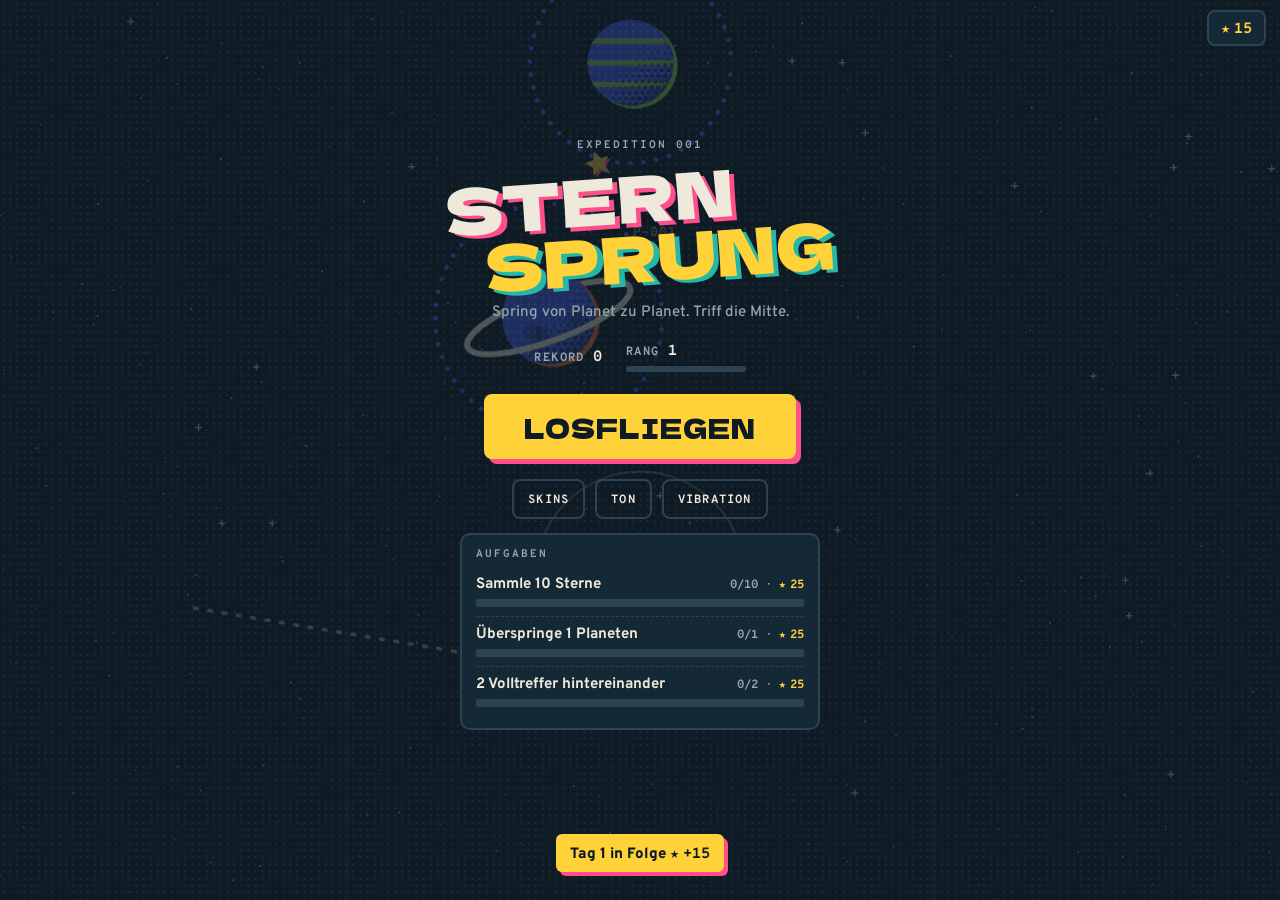
==== commit d0f68062: "Sternsprung: eigener Look im Risodruck-Stil statt Neon-Glow und Emojis Co-Authored-By: Claude Opus 5" ====
--- a/spiel/index.html
+++ b/spiel/index.html
@@ -13,92 +13,103 @@
 <link rel="icon" href="icon.svg">
 <link rel="apple-touch-icon" href="icon-192.png">
 <!--GAME-START-->
+<link rel="preconnect" href="https://fonts.googleapis.com">
+<link rel="stylesheet" href="https://fonts.googleapis.com/css2?family=Dela+Gothic+One&family=Overpass:wght@500;700;800&family=Overpass+Mono:wght@600;700&display=swap">
 <style>
-/* Ein Bildschirm, Spielfeld als Canvas, Menüs als Ebenen darüber. Bewusst nur dunkel (Weltraum). */
+/* Risodruck im All: flache Druckfarben auf Tinte, Rasterpunkte statt Verläufe,
+   leicht verrutschte Farbschichten als harte Versatz-Schatten. Bewusst nur dunkel. */
 :root{
-  --space:#0a0718; --panel:rgba(20,14,44,.86); --line:rgba(170,150,255,.22);
-  --ink:#f3efff; --mut:#a79fca; --cyan:#7df9ff; --gold:#ffcf3f; --pink:#ff5fa8; --red:#ff4d5e; --green:#5dffa0;
-  --disp:"Arial Rounded MT Bold","Trebuchet MS",ui-rounded,"SF Pro Rounded",system-ui,sans-serif;
-  --body:ui-rounded,system-ui,-apple-system,"Segoe UI",Roboto,sans-serif;
+  --ink:#0e1b24; --ink2:#152835; --line:#2b4352; --paper:#efe9dc; --mut:#93a7ad;
+  --yellow:#ffd23a; --pink:#ff4f8b; --teal:#25b8a8; --orange:#ff7433;
+  --disp:"Dela Gothic One","Arial Black",Impact,sans-serif;
+  --body:"Overpass",system-ui,-apple-system,"Segoe UI",sans-serif;
+  --mono:"Overpass Mono",ui-monospace,Menlo,Consolas,monospace;
   color-scheme:dark;
 }
 *{box-sizing:border-box;-webkit-tap-highlight-color:transparent;user-select:none;-webkit-user-select:none;-webkit-touch-callout:none}
-html,body{height:100%;margin:0;background:var(--space);color:var(--ink);font-family:var(--body);overflow:hidden;overscroll-behavior:none}
+html,body{height:100%;margin:0;background:var(--ink);color:var(--paper);font-family:var(--body);overflow:hidden;overscroll-behavior:none}
 #c{position:fixed;left:0;top:0;width:100%;height:100%;display:block;touch-action:none}
 .layer{position:fixed;inset:0;display:flex;flex-direction:column;align-items:center;justify-content:center;gap:14px;
   padding:calc(env(safe-area-inset-top,0px) + 16px) max(16px,env(safe-area-inset-right,0px)) calc(env(safe-area-inset-bottom,0px) + 16px) max(16px,env(safe-area-inset-left,0px));z-index:5}
-.layer.dim{background:rgba(6,4,16,.55);backdrop-filter:blur(3px);-webkit-backdrop-filter:blur(3px)}
+#menu{background:radial-gradient(rgba(239,233,220,.05) 1px,transparent 1.6px) 0 0/7px 7px,rgba(14,27,36,.72)}
+.gold .coin,.gold .tag{font-family:inherit;letter-spacing:0;font-size:inherit;color:inherit;text-transform:none}
+.layer.dim{background:radial-gradient(rgba(239,233,220,.07) 1px,transparent 1.6px) 0 0/7px 7px,rgba(14,27,36,.88)}
 button{font:inherit;color:inherit;border:0;background:none;cursor:pointer;touch-action:manipulation}
-button:focus-visible{outline:3px solid var(--cyan);outline-offset:3px}
-.big{font-family:var(--disp);font-size:26px;letter-spacing:.06em;padding:16px 44px;border-radius:999px;color:#1a0b2e;
-  background:linear-gradient(180deg,#9ffcff,#3fd9ff);box-shadow:0 6px 0 #1d7fa8,0 0 30px rgba(80,230,255,.45);transition:transform .08s}
-.big:active{transform:translateY(4px);box-shadow:0 2px 0 #1d7fa8,0 0 20px rgba(80,230,255,.4)}
-.pulse{animation:pulse 1.6s ease-in-out infinite}
-@keyframes pulse{50%{transform:scale(1.06)}}
-.sm{font-weight:800;font-size:15px;padding:11px 16px;border-radius:14px;background:rgba(255,255,255,.08);border:1px solid var(--line);min-width:48px}
-.sm:active{background:rgba(255,255,255,.16)}
-.gold{color:#2a1700;background:linear-gradient(180deg,#ffe27a,#ffb800);box-shadow:0 4px 0 #a86f00;border:0}
-.gold:disabled{filter:grayscale(1);opacity:.45}
+button:focus-visible{outline:3px solid var(--yellow);outline-offset:3px}
+.big{font-family:var(--disp);font-size:26px;letter-spacing:.04em;padding:15px 40px 13px;border-radius:8px;color:var(--ink);
+  background:var(--yellow);box-shadow:5px 5px 0 var(--pink);transition:transform .07s,box-shadow .07s}
+.big:active{transform:translate(4px,4px);box-shadow:1px 1px 0 var(--pink)}
+.pulse{animation:nudge 2.4s ease-in-out infinite}
+@keyframes nudge{0%,80%,100%{transform:none}86%{transform:rotate(-2deg)}92%{transform:rotate(1.5deg)}}
+.sm{font-family:var(--mono);font-weight:700;font-size:12px;letter-spacing:.1em;text-transform:uppercase;padding:11px 14px 9px;border-radius:8px;
+  border:2px solid var(--line);color:var(--paper);min-width:48px}
+.sm:active{background:var(--line)}
+.sm.off{color:var(--mut);text-decoration:line-through}
+.gold{font-family:var(--disp);font-size:17px;letter-spacing:.02em;text-transform:none;color:var(--ink);background:var(--teal);border:0;box-shadow:4px 4px 0 var(--yellow);padding:12px 18px 10px}
+.gold:disabled{background:var(--line);color:var(--mut);box-shadow:none}
 .row{display:flex;gap:10px;flex-wrap:wrap;justify-content:center}
-.title{font-family:var(--disp);font-size:clamp(40px,12vw,58px);line-height:.95;text-align:center;letter-spacing:.02em;margin:0;
-  background:linear-gradient(180deg,#fff 10%,#9ffcff 55%,#c58bff);-webkit-background-clip:text;background-clip:text;color:transparent;
-  filter:drop-shadow(0 0 18px rgba(125,249,255,.35))}
-.sub{color:var(--mut);font-size:14px;text-align:center;margin:0}
-.card{background:var(--panel);border:1px solid var(--line);border-radius:20px;padding:14px;width:min(360px,100%)}
-.card h3{margin:0 0 10px;font-size:12px;letter-spacing:.14em;text-transform:uppercase;color:var(--mut)}
-.mis{display:grid;grid-template-columns:1fr auto;gap:4px 10px;align-items:center;padding:8px 0;border-top:1px solid rgba(255,255,255,.06)}
+.title{font-family:var(--disp);font-weight:400;font-size:clamp(46px,14vw,64px);line-height:.92;margin:0;color:var(--paper);
+  text-shadow:5px 4px 0 var(--pink);display:flex;flex-direction:column;transform:rotate(-4deg)}
+.title span:last-child{margin-left:.55em;color:var(--yellow);text-shadow:5px 4px 0 var(--teal)}
+.sub{color:var(--mut);font-size:15px;font-weight:500;text-align:center;margin:6px 0 0}
+.tag{font-family:var(--mono);font-size:11px;letter-spacing:.18em;text-transform:uppercase;color:var(--mut);font-weight:700}
+.card{background:var(--ink2);border:2px solid var(--line);border-radius:10px;padding:12px 14px;width:min(360px,100%)}
+.card h3{margin:0 0 6px;font-family:var(--mono);font-size:11px;letter-spacing:.18em;text-transform:uppercase;color:var(--mut)}
+.mis{display:grid;grid-template-columns:1fr auto;gap:5px 10px;align-items:center;padding:9px 0;border-top:1px dashed var(--line)}
 .mis:first-of-type{border-top:0}
-.mis .t{font-size:14px;font-weight:700}
-.mis .r{font-size:13px;font-weight:800;color:var(--gold);white-space:nowrap}
-.bar{grid-column:1/-1;height:7px;border-radius:9px;background:rgba(255,255,255,.08);overflow:hidden}
-.bar i{display:block;height:100%;background:linear-gradient(90deg,var(--cyan),#c58bff);border-radius:9px;transition:width .5s}
-.mis.done .bar i{background:var(--green)}
-.coin{display:inline-flex;align-items:center;gap:5px;font-weight:900;color:var(--gold);font-variant-numeric:tabular-nums}
-.coin::before{content:"★";font-size:1.05em;text-shadow:0 0 8px rgba(255,207,63,.7)}
+.mis .t{font-size:15px;font-weight:700;line-height:1.2}
+.mis .r{font-family:var(--mono);font-size:12px;font-weight:700;color:var(--mut);white-space:nowrap}
+.bar{grid-column:1/-1;height:8px;border-radius:2px;background:var(--line);overflow:hidden}
+.bar i{display:block;height:100%;background:repeating-linear-gradient(-45deg,var(--yellow) 0 5px,#d9aa1c 5px 10px);transition:width .5s}
+.mis.done .bar i{background:var(--teal)}
+.mis.done .t{color:var(--teal)}
+.coin{display:inline-flex;align-items:center;gap:4px;font-family:var(--mono);font-weight:700;color:var(--yellow);font-variant-numeric:tabular-nums}
+.coin::before{content:"★"}
 .top{position:fixed;left:0;right:0;top:0;display:flex;justify-content:space-between;align-items:center;z-index:6;pointer-events:none;
   padding:calc(env(safe-area-inset-top,0px) + 10px) max(14px,env(safe-area-inset-right,0px)) 0 max(14px,env(safe-area-inset-left,0px))}
 .top>*{pointer-events:auto}
-.pill{background:rgba(10,7,24,.6);border:1px solid var(--line);border-radius:999px;padding:7px 13px;font-size:16px}
-#hud{z-index:4}
-#score{position:fixed;left:0;right:0;top:calc(env(safe-area-inset-top,0px) + 54px);text-align:center;font-family:var(--disp);font-size:64px;
-  line-height:1;pointer-events:none;z-index:4;text-shadow:0 0 24px rgba(125,249,255,.5),0 4px 0 rgba(0,0,0,.35);font-variant-numeric:tabular-nums}
-#score.bump{animation:bump .25s}
-@keyframes bump{40%{transform:scale(1.25)}}
-#hint{position:fixed;left:0;right:0;bottom:calc(env(safe-area-inset-bottom,0px) + 14%);text-align:center;font-weight:800;font-size:18px;pointer-events:none;z-index:4;
-  text-shadow:0 2px 10px #000;padding:0 24px;animation:hintb 1.4s ease-in-out infinite}
-#hint small{display:block;font-weight:600;font-size:14px;color:var(--mut);margin-top:6px}
-@keyframes hintb{50%{opacity:.55}}
-#toast{position:fixed;left:50%;bottom:calc(env(safe-area-inset-bottom,0px) + 28px);transform:translate(-50%,20px);opacity:0;z-index:20;pointer-events:none;
-  background:linear-gradient(180deg,#2c1d5c,#1a1038);border:1px solid #6a55c9;border-radius:16px;padding:10px 16px;font-weight:800;font-size:15px;
-  transition:all .35s cubic-bezier(.2,1.4,.4,1);white-space:nowrap;box-shadow:0 10px 30px rgba(0,0,0,.5)}
+.pill{background:var(--ink2);border:2px solid var(--line);border-radius:8px;padding:7px 12px 5px;font-size:15px}
+#score{position:fixed;left:0;right:0;top:calc(env(safe-area-inset-top,0px) + 54px);text-align:center;font-family:var(--disp);font-size:60px;
+  line-height:1;pointer-events:none;z-index:4;color:var(--paper);text-shadow:4px 3px 0 var(--pink);font-variant-numeric:tabular-nums}
+#score.bump{animation:bump .22s}
+@keyframes bump{40%{transform:scale(1.18) rotate(-3deg)}}
+#hint{position:fixed;left:50%;transform:translateX(-50%);bottom:calc(env(safe-area-inset-bottom,0px) + 13%);width:max-content;max-width:calc(100% - 32px);
+  text-align:center;pointer-events:none;z-index:4;background:var(--yellow);color:var(--ink);padding:9px 14px 7px;border-radius:6px;box-shadow:4px 4px 0 var(--pink);
+  font-family:var(--disp);font-size:17px;letter-spacing:.02em}
+#hint small{display:block;font-family:var(--mono);font-weight:700;font-size:11px;letter-spacing:.06em;margin-top:3px}
+#toast{position:fixed;left:50%;bottom:calc(env(safe-area-inset-bottom,0px) + 28px);transform:translate(-50%,24px);opacity:0;z-index:20;pointer-events:none;
+  background:var(--yellow);color:var(--ink);border-radius:6px;padding:10px 14px 8px;font-weight:800;font-size:15px;box-shadow:4px 4px 0 var(--pink);
+  transition:all .3s cubic-bezier(.2,1.5,.4,1);white-space:nowrap}
+#toast .coin{color:var(--ink)}
 #toast.on{opacity:1;transform:translate(-50%,0)}
-.stat{display:flex;gap:26px;justify-content:center}
+.stat{display:flex;gap:30px;justify-content:center}
 .stat div{text-align:center}
-.stat b{display:block;font-family:var(--disp);font-size:44px;line-height:1.05;font-variant-numeric:tabular-nums}
-.stat span{font-size:12px;letter-spacing:.14em;text-transform:uppercase;color:var(--mut)}
-.rec{font-family:var(--disp);color:var(--gold);font-size:22px;letter-spacing:.05em;animation:pulse .9s ease-in-out infinite;text-shadow:0 0 16px rgba(255,207,63,.6)}
-.rank{font-size:13px;font-weight:800;color:var(--mut);letter-spacing:.08em}
-.rank b{color:var(--ink)}
-.xp{height:6px;width:140px;border-radius:9px;background:rgba(255,255,255,.1);overflow:hidden;margin-top:5px}
-.xp i{display:block;height:100%;background:var(--gold)}
-#shopGrid{display:grid;grid-template-columns:repeat(3,1fr);gap:10px;width:min(380px,100%);overflow-y:auto;max-height:62vh;padding:2px}
-.sk{background:var(--panel);border:1px solid var(--line);border-radius:16px;padding:12px 6px 10px;display:flex;flex-direction:column;align-items:center;gap:6px;font-size:13px;font-weight:800}
-.sk.sel{border-color:var(--cyan);box-shadow:0 0 0 2px rgba(125,249,255,.35) inset}
-.sk .ball{width:34px;height:34px;border-radius:50%;margin:4px 0}
-.sk .p{font-size:12px}
-.sk.lock{opacity:.85}
-.sk.lock .ball{filter:saturate(.5) brightness(.7)}
-.tag{font-size:11px;letter-spacing:.12em;text-transform:uppercase;color:var(--mut);font-weight:800}
-#reviveBtn small{display:block;font-size:12px;opacity:.8}
+.stat b{display:block;font-family:var(--disp);font-weight:400;font-size:46px;line-height:1.1;font-variant-numeric:tabular-nums}
+.stat div:first-child b{text-shadow:4px 3px 0 var(--pink)}
+.stat span{font-family:var(--mono);font-size:11px;letter-spacing:.16em;text-transform:uppercase;color:var(--mut)}
+.rec{font-family:var(--disp);color:var(--pink);font-size:18px;letter-spacing:.04em;border:3px solid var(--pink);border-radius:6px;padding:6px 12px 3px;transform:rotate(-7deg)}
+.rank{font-family:var(--mono);font-size:12px;font-weight:700;color:var(--mut);letter-spacing:.12em}
+.rank b{color:var(--paper);font-size:15px}
+.xp{height:6px;width:120px;border-radius:2px;background:var(--line);overflow:hidden;margin-top:5px}
+.xp i{display:block;height:100%;background:var(--teal)}
+#shopGrid{display:grid;grid-template-columns:repeat(3,1fr);gap:10px;width:min(380px,100%);overflow-y:auto;max-height:62vh;padding:2px 6px 6px 2px}
+.sk{background:var(--ink2);border:2px solid var(--line);border-radius:10px;padding:12px 6px 9px;display:flex;flex-direction:column;align-items:center;gap:6px;font-size:14px;font-weight:800}
+.sk.sel{border-color:var(--yellow)}
+.sk .ball{width:30px;height:30px;border-radius:50%;margin:4px 0 6px}
+.sk .p{font-family:var(--mono);font-size:11px;letter-spacing:.08em;text-transform:uppercase;color:var(--mut)}
+.sk.sel .p{color:var(--yellow)}
+.sk.lock .ball{opacity:.45}
+.sk.lock{color:var(--mut)}
 .hide{display:none!important}
-@media (prefers-reduced-motion:reduce){.pulse,#hint,.rec{animation:none}}
+@media (prefers-reduced-motion:reduce){.pulse{animation:none}}
 </style>
+
 </head>
 <body>
 <canvas id="c"></canvas>
 
 <div class="top" id="topbar">
-  <button class="sm pill hide" id="pauseBtn" aria-label="Pause">❚❚</button>
+  <button class="sm pill hide" id="pauseBtn" aria-label="Pause">II</button>
   <span></span>
   <span class="pill coin" id="coins">0</span>
 </div>
@@ -109,17 +120,18 @@
 <!-- Menü -->
 <div class="layer" id="menu">
   <div style="flex:1"></div>
-  <h1 class="title">STERN<br>SPRUNG</h1>
+  <div class="tag" id="mExp">Expedition 001</div>
+  <h1 class="title"><span>STERN</span><span>SPRUNG</span></h1>
   <p class="sub">Spring von Planet zu Planet. Triff die Mitte.</p>
-  <div class="row" style="align-items:center;gap:18px;margin:4px 0 6px">
+  <div class="row" style="align-items:center;gap:22px;margin:6px 0 8px">
     <div class="rank">REKORD <b id="mBest">0</b></div>
     <div class="rank">RANG <b id="mRank">1</b><div class="xp"><i id="mXp" style="width:0"></i></div></div>
   </div>
-  <button class="big pulse" id="playBtn">SPIELEN</button>
-  <div class="row">
-    <button class="sm" id="shopBtn">🎨 Skins</button>
-    <button class="sm" id="sndBtn" aria-label="Ton">🔊</button>
-    <button class="sm" id="vibBtn" aria-label="Vibration">📳</button>
+  <button class="big pulse" id="playBtn">LOSFLIEGEN</button>
+  <div class="row" style="margin-top:6px">
+    <button class="sm" id="shopBtn">Skins</button>
+    <button class="sm" id="sndBtn">Ton</button>
+    <button class="sm" id="vibBtn">Vibration</button>
   </div>
   <div class="card" id="mMis"></div>
   <div style="flex:1.3"></div>
@@ -127,7 +139,7 @@
 
 <!-- Pause -->
 <div class="layer dim hide" id="pause">
-  <h2 class="title" style="font-size:44px">PAUSE</h2>
+  <h2 class="title" style="font-size:48px"><span>PAUSE</span></h2>
   <button class="big" id="resumeBtn">WEITER</button>
   <button class="sm" id="quitBtn">Zum Menü</button>
 </div>
@@ -135,13 +147,13 @@
 <!-- Game Over -->
 <div class="layer dim hide" id="over">
   <div class="tag" id="oCause">Ins All gestürzt</div>
-  <div class="rec hide" id="oRec">NEUER REKORD!</div>
+  <div class="rec hide" id="oRec">NEUER REKORD</div>
   <div class="stat">
     <div><b id="oScore">0</b><span>Punkte</span></div>
     <div><b id="oBest">0</b><span>Rekord</span></div>
   </div>
-  <div class="coin" style="font-size:18px" id="oCoins">+0</div>
-  <button class="sm gold hide" id="reviveBtn">Weiterfliegen <span class="coin" style="color:#2a1700" id="reviveCost">60</span><small id="reviveT"></small></button>
+  <div class="coin" style="font-size:16px" id="oCoins">+0</div>
+  <button class="sm gold hide" id="reviveBtn">Weiterfliegen für <span class="coin" style="color:inherit" id="reviveCost">60</span> <span class="tag" style="color:inherit" id="reviveT"></span></button>
   <button class="big" id="againBtn">NOCHMAL</button>
   <div class="card" id="oMis"></div>
   <button class="sm" id="menuBtn">Menü</button>
@@ -149,10 +161,10 @@
 
 <!-- Shop -->
 <div class="layer dim hide" id="shop">
-  <h2 class="title" style="font-size:40px">SKINS</h2>
+  <h2 class="title" style="font-size:44px"><span>SKINS</span></h2>
   <span class="pill coin" id="shopCoins">0</span>
   <div id="shopGrid"></div>
-  <button class="big" id="shopBack" style="font-size:20px;padding:12px 36px">FERTIG</button>
+  <button class="big" id="shopBack" style="font-size:20px;padding:12px 34px 10px">FERTIG</button>
 </div>
 
 <script>
@@ -175,25 +187,25 @@
 
 /* ---------- Skins ---------- */
 const SKINS=[
- {id:'nova',n:'Nova',cost:0,c:'#7df9ff',t:'#2ee6ff'},
- {id:'ember',n:'Glut',cost:120,c:'#ffc069',t:'#ff6a3a'},
- {id:'lime',n:'Limette',cost:180,c:'#d4ff7a',t:'#55ff3a'},
- {id:'rose',n:'Rosa',cost:250,c:'#ffb0e6',t:'#ff4fb8'},
- {id:'violet',n:'Violett',cost:350,c:'#d6b6ff',t:'#8a4dff'},
- {id:'sun',n:'Sonne',cost:500,c:'#fff6b0',t:'#ffc400'},
- {id:'ghost',n:'Geist',cost:700,c:'#ffffff',t:'#a6b3d6',ghost:1},
- {id:'fire',n:'Feuer',cost:900,c:'#fff0c0',t:'fire'},
- {id:'ice',n:'Eiskristall',cost:1200,c:'#e8fdff',t:'ice'},
- {id:'rainbow',n:'Regenbogen',cost:1800,c:'#ffffff',t:'rainbow'},
- {id:'void',n:'Leere',cost:2500,c:'#1c0636',t:'#c040ff',ring:1},
- {id:'king',n:'Goldkönig',cost:4000,c:'#ffe066',t:'gold',ring:1},
+ {id:'nova',n:'Nova',cost:0,c:'#efe9dc',t:'#25b8a8'},
+ {id:'ember',n:'Glut',cost:120,c:'#ff7433',t:'#ff4f8b'},
+ {id:'lime',n:'Limette',cost:180,c:'#8fd14f',t:'#ffd23a'},
+ {id:'rose',n:'Rosa',cost:250,c:'#ff4f8b',t:'#9a6bff'},
+ {id:'violet',n:'Violett',cost:350,c:'#9a6bff',t:'#25b8a8'},
+ {id:'sun',n:'Sonne',cost:500,c:'#ffd23a',t:'#ff7433'},
+ {id:'ghost',n:'Geist',cost:700,c:'#efe9dc',t:'#6f8790',ghost:1},
+ {id:'fire',n:'Feuer',cost:900,c:'#ffd23a',t:'fire'},
+ {id:'ice',n:'Eiskristall',cost:1200,c:'#bff0ee',t:'ice'},
+ {id:'rainbow',n:'Regenbogen',cost:1800,c:'#efe9dc',t:'rainbow'},
+ {id:'void',n:'Leere',cost:2500,c:'#05090c',t:'#ff4f8b',ring:1},
+ {id:'king',n:'Goldkönig',cost:4000,c:'#ffd23a',t:'gold',ring:1},
 ];
 const skin=()=>SKINS.find(s=>s.id===S.skin)||SKINS[0];
 function trailCol(sk,i,t){
   switch(sk.t){
     case 'fire':return `hsl(${10+i*2.2},100%,${55+i}%)`;
     case 'ice':return `hsl(${190+i*1.5},100%,${70+i*0.8}%)`;
-    case 'rainbow':return `hsl(${(t*240+i*16)%360},100%,65%)`;
+    case 'rainbow':return ['#ff4f8b','#ffd23a','#25b8a8','#9a6bff'][Math.floor(t*6+i/4)%4];
     case 'gold':return `hsl(${42+Math.sin(t*6+i)*6},100%,${55+i}%)`;
     default:return sk.t;
   }
@@ -236,7 +248,7 @@
 function completeMission(idx){
   const m=S.ms[idx];
   S.coins+=m.r; S.rank++; S.mlvl[m.k]=(S.mlvl[m.k]||0)+1;
-  toast(`✔ Aufgabe erfüllt! <span class="coin">+${m.r}</span> · Rang ${S.rank}`);
+  toast(`Aufgabe erfüllt <span class="coin">+${m.r}</span> · Rang ${S.rank}`);
   sfx.mission(); buzz([20,40,20]);
   setTimeout(()=>{ // nach kurzer Zeit gegen neue tauschen
     const i=S.ms.indexOf(m); if(i<0)return;
@@ -247,7 +259,7 @@
 function renderMissions(){
   const html='<h3>Aufgaben</h3>'+S.ms.map(m=>{
     const pct=Math.min(100,m.p/m.g*100);
-    return `<div class="mis${m.p>=m.g?' done':''}"><span class="t">${MT[m.k].txt(m.g)}</span><span class="r">${m.p>=m.g?'✔':`${Math.floor(m.p)}/${m.g}`} · <span class="coin">${m.r}</span></span><div class="bar"><i style="width:${pct}%"></i></div></div>`;
+    return `<div class="mis${m.p>=m.g?' done':''}"><span class="t">${MT[m.k].txt(m.g)}</span><span class="r">${m.p>=m.g?'erledigt':`${Math.floor(m.p)}/${m.g}`} · <span class="coin">${m.r}</span></span><div class="bar"><i style="width:${pct}%"></i></div></div>`;
   }).join('');
   $('#mMis').innerHTML=html; $('#oMis').innerHTML=html;
   $('#mRank').textContent=S.rank;
@@ -296,56 +308,65 @@
   bgStars=[];
   const n=Math.round(VW*VH/2600);
   for(let i=0;i<n;i++)bgStars.push({x:Math.random()*VW,y:Math.random()*VH,z:Math.random(),tw:Math.random()*TAU});
-  glowCache={};
   if(G)for(const p of G.planets)p.spr=null;
 }
 window.addEventListener('resize',resize);
 
 /* ---------- Grafik-Hilfen ---------- */
-let glowCache={};
-function glow(col,r){ // vorgerenderter Leucht-Punkt
-  const k=col+r;if(glowCache[k])return glowCache[k];
-  const s=Math.ceil(r*2*SC*DPR)+2,c=document.createElement('canvas');c.width=c.height=s;
-  const g=c.getContext('2d'),gr=g.createRadialGradient(s/2,s/2,0,s/2,s/2,s/2);
-  gr.addColorStop(0,col);gr.addColorStop(.25,col);gr.addColorStop(1,'rgba(0,0,0,0)');
-  g.globalAlpha=.55;g.fillStyle=gr;g.fillRect(0,0,s,s);
-  return glowCache[k]=c;
+const C={ink:'#0e1b24',ink2:'#152835',paper:'#efe9dc',yellow:'#ffd23a',pink:'#ff4f8b',teal:'#25b8a8',blue:'#4a63ff',orange:'#ff7433',green:'#8fd14f',violet:'#9a6bff'};
+const PCOL=[C.pink,C.teal,C.blue,C.orange,C.green,C.violet];
+const INKS=['#0e1b24','#1b1531','#22170f','#0b2421','#1d1a1a','#161331','#102012'];
+let grain=null;
+function makeGrain(){ // Papierkorn, einmal vorgerechnet
+  const c=document.createElement('canvas');c.width=c.height=160;const g=c.getContext('2d');
+  for(let i=0;i<1400;i++){g.fillStyle=Math.random()<.5?'rgba(239,233,220,.05)':'rgba(0,0,0,.12)';g.fillRect(Math.random()*160,Math.random()*160,1,1)}
+  grain=ctx.createPattern(c,'repeat');
 }
 function planetSprite(p){
-  const pad=p.ring?2.1:1.25,size=p.r*2*pad,s=Math.ceil(size*SC*DPR)+2;
+  const pad=p.ring?2.1:1.3,size=p.r*2*pad,s=Math.ceil(size*SC*DPR)+2;
   const c=document.createElement('canvas');c.width=c.height=s;
-  const g=c.getContext('2d'),k=s/size;g.scale(k,k);const m=size/2,r=p.r,h=p.hue;
+  const g=c.getContext('2d'),k=s/size;g.scale(k,k);const m=size/2,r=p.r;
+  const col=p.gold?C.yellow:PCOL[p.ci],col2=p.gold?C.orange:PCOL[p.c2];
   const ringPath=(front)=>{g.save();g.translate(m,m);g.rotate(-.35);g.beginPath();
-    g.ellipse(0,0,r*1.85,r*.5,0,front?0:Math.PI,front?Math.PI:TAU);g.lineWidth=r*.18;
-    g.strokeStyle=`hsla(${h+40},70%,75%,.75)`;g.stroke();g.restore();};
+    g.ellipse(0,0,r*1.85,r*.5,0,front?0:Math.PI,front?Math.PI:TAU);g.lineWidth=r*.13;
+    g.strokeStyle=C.paper;g.stroke();g.restore();};
   if(p.ring)ringPath(false);
-  const gr=g.createRadialGradient(m-r*.35,m-r*.4,r*.1,m,m,r);
-  if(p.gold){gr.addColorStop(0,'#fff6c8');gr.addColorStop(.45,'#ffc93a');gr.addColorStop(1,'#a8560a')}
-  else{gr.addColorStop(0,`hsl(${h},90%,78%)`);gr.addColorStop(.5,`hsl(${h},70%,52%)`);gr.addColorStop(1,`hsl(${h+20},70%,20%)`)}
-  g.beginPath();g.arc(m,m,r,0,TAU);g.fillStyle=gr;g.fill();
-  g.save();g.clip();
-  for(let i=0;i<p.cr.length;i++){const q=p.cr[i];g.beginPath();g.arc(m+q[0]*r,m+q[1]*r,q[2]*r,0,TAU);
-    g.fillStyle=p.gold?'rgba(150,80,0,.25)':`hsla(${h+10},60%,20%,.28)`;g.fill();}
-  if(p.band){for(let i=-2;i<=2;i++){g.fillStyle=`hsla(${h-20},70%,${i%2?70:35}%,.18)`;g.fillRect(m-r,m+i*r*.32-r*.08,r*2,r*.16)}}
+  // verrutschte zweite Farbschicht
+  g.fillStyle=col2;g.beginPath();g.arc(m+r*.09,m+r*.06,r,0,TAU);g.fill();
+  g.fillStyle=col;g.beginPath();g.arc(m,m,r,0,TAU);g.fill();
+  g.save();g.beginPath();g.arc(m,m,r,0,TAU);g.clip();
+  if(p.gold){g.fillStyle=C.orange;for(let i=-2;i<=2;i++)g.fillRect(m-r,m+i*r*.38-r*.07,r*2,r*.14)}
+  else if(p.band){g.fillStyle=col2;for(let i=-1;i<=1;i++)g.fillRect(m-r,m+i*r*.5-r*.06,r*2,r*.12)}
+  else{g.fillStyle='rgba(14,27,36,.28)';for(const q of p.cr){g.beginPath();g.arc(m+q[0]*r,m+q[1]*r,q[2]*r,0,TAU);g.fill()}}
+  // Rasterpunkte als Schatten (Licht von oben links)
+  const d=Math.max(3.2,r*.15);g.fillStyle='rgba(14,27,36,.6)';
+  for(let y=-r,row=0;y<=r;y+=d*.87,row++)for(let x=-r+(row%2?d/2:0);x<=r;x+=d){
+    const sh=clamp((x*.62+y*.78)/r*.75+.18,0,1);if(sh<.08)continue;
+    g.beginPath();g.arc(m+x,m+y,d*.52*sh,0,TAU);g.fill();
+  }
   g.restore();
-  g.beginPath();g.arc(m,m,r,0,TAU);g.lineWidth=r*.08;g.strokeStyle='rgba(255,255,255,.25)';g.stroke();
   if(p.ring)ringPath(true);
   p.spr=c;p.sprSize=size;
 }
+function star(x,y,R,r,rot,c){ctx.save();ctx.translate(x,y);ctx.rotate(rot);ctx.beginPath();
+  for(let i=0;i<10;i++){const a=i*Math.PI/5-Math.PI/2,rr=i%2?r:R;ctx.lineTo(Math.cos(a)*rr,Math.sin(a)*rr)}
+  ctx.closePath();ctx.fillStyle=c;ctx.fill();ctx.restore()}
+function printText(t,x,y,size,col,off){ // Text mit verrutschter Schattenfarbe
+  ctx.font=`${size}px ${FONT}`;ctx.fillStyle=off||C.ink;ctx.fillText(t,x+size*.08,y+size*.07);ctx.fillStyle=col;ctx.fillText(t,x,y)}
 
 /* ---------- Spielwelt ---------- */
 let G=null,mode='menu';
 function mkPlanet(i){
   const R=rnd(Math.max(42,64-i*.28),Math.max(54,82-i*.3));
   const cr=[];for(let k=0;k<4;k++)cr.push([rnd(-.7,.7),rnd(-.7,.7),rnd(.1,.26)]);
-  return {i,x:W/2,bx:W/2,y:0,R,r:R*rnd(.36,.46),hue:Math.floor(rnd(0,360)),amp:0,sp:0,ph:rnd(0,TAU),
+  return {i,x:W/2,bx:W/2,y:0,R,r:R*rnd(.36,.46),ci:Math.floor(rnd(0,6)),c2:Math.floor(rnd(0,6)),amp:0,sp:0,ph:rnd(0,TAU),
     w:(160+Math.min(i,90)*1.7)/R,gold:false,ring:Math.random()<.22,band:Math.random()<.35,cr,
     tmax:Math.max(1.7,4.6-i*.045),timer:0,dead:false,visited:false,pulse:0,spr:null};
 }
 function newWorld(){
   G={planets:[],coins:[],rocks:[],holes:[],parts:[],rings:[],texts:[],t:0,score:0,maxIdx:0,streak:0,bestStreak:0,got:0,
      camY:0,shake:0,hit:0,started:false,zone:0,deadT:0,revived:false,paid:0,counted:false,flash:0,lastLand:null,cause:''};
-  const p0=mkPlanet(0);p0.R=72;p0.r=30;p0.y=0;p0.tmax=Infinity;p0.visited=true;p0.hue=190;p0.ring=true;
+  const p0=mkPlanet(0);p0.R=72;p0.r=30;p0.y=0;p0.tmax=Infinity;p0.visited=true;p0.ci=1;p0.c2=2;p0.ring=true;
   G.planets.push(p0);G.last=p0;G.lastLand=p0;
   G.camY=p0.y-H*.66;
   G.P={st:'orbit',p:p0,a:-Math.PI/2,rad:p0.R,dir:1,x:p0.x,y:p0.y-p0.R,vx:0,vy:0,ft:0,from:null,trail:[]};
@@ -413,25 +434,25 @@
   P.st='orbit';P.p=p;P.a=Math.atan2(dy,dx);P.rad=Math.hypot(dx,dy);P.dir=cr>=0?1:-1;P.from=null;
   p.timer=p.tmax;p.pulse=1;G.lastLand=p;
   const perfect=b<p.R*.36;
-  let gained=0,txt='',col='#fff';
+  let gained=0,txt='',col=C.paper;
   if(p.i>G.maxIdx){
     const adv=p.i-G.maxIdx;gained=adv;G.maxIdx=p.i;
-    if(adv>1){S.st.skip+=adv-1;mEvent('skip',adv-1);txt=`SPRUNG ×${adv}`;col='#c58bff'}
+    if(adv>1){S.st.skip+=adv-1;mEvent('skip',adv-1);txt=`SPRUNG ×${adv}`;col=C.violet}
     if(perfect){G.streak++;G.bestStreak=Math.max(G.bestStreak,G.streak);const bonus=Math.min(G.streak,5);gained+=bonus;
-      txt=G.streak>1?`VOLLTREFFER ×${G.streak}`:'VOLLTREFFER!';col='#ffcf3f';
+      txt=G.streak>1?`VOLLTREFFER ×${G.streak}`:'VOLLTREFFER!';col=C.yellow;
       S.st.perfect++;mEvent('perfect',1);mEvent('streak',G.streak,true);
       G.hit=.07;G.shake=Math.max(G.shake,5);G.flash=.25;sfx.perfect(G.streak);buzz([15,30,25]);
-      ring(p.x,p.y,p.R,'#ffcf3f',.5);ring(p.x,p.y,p.R*.6,'#fff',.35);
-      for(let k=0;k<26;k++){const a=rnd(0,TAU),s=rnd(80,260);part(P.x,P.y,Math.cos(a)*s,Math.sin(a)*s,rnd(.4,.8),k%2?'#ffcf3f':'#fff',3)}
-    }else{G.streak=0;sfx.land(G.score%15);buzz(12);ring(p.x,p.y,p.R,'rgba(170,240,255,.8)',.35)}
-    if(p.gold){S.coins+=5;G.got+=5;S.st.gold++;mEvent('gold',1);text(p.x,p.y-p.R-26,'+5 ★','#ffcf3f',20);sfx.coin()}
+      ring(p.x,p.y,p.R,C.yellow,.5);ring(p.x,p.y,p.R*.6,C.pink,.35);
+      for(let k=0;k<26;k++){const a=rnd(0,TAU),s=rnd(80,260);part(P.x,P.y,Math.cos(a)*s,Math.sin(a)*s,rnd(.4,.8),k%2?C.yellow:C.pink,4)}
+    }else{G.streak=0;sfx.land(G.score%15);buzz(12);ring(p.x,p.y,p.R,C.teal,.35)}
+    if(p.gold){S.coins+=5;G.got+=5;S.st.gold++;mEvent('gold',1);text(p.x,p.y-p.R-26,'+5 ★',C.yellow,15);sfx.coin()}
     if(p.i===1&&S.tut===0){S.tut=1;save();hideHint();setTimeout(()=>{if(mode==='play'&&G.score<4)showHint('Ziele genau auf die Mitte<small>Volltreffer geben Extrapunkte</small>')},500)}
     if(perfect&&S.tut===1){S.tut=2;save();hideHint()}
     if(G.score+gained>=5&&S.tut<2){S.tut=2;save();hideHint()}
-  }else{G.streak=0;sfx.land(0);ring(p.x,p.y,p.R,'rgba(170,240,255,.5)',.3)}
+  }else{G.streak=0;sfx.land(0);ring(p.x,p.y,p.R,C.paper,.3)}
   if(gained>0){
     setScore(G.score+gained);mEvent('score',G.score,true);
-    text(p.x,p.y-p.R-8,txt?`${txt}  +${gained}`:`+${gained}`,col,txt?22:18);
+    text(p.x,p.y-p.R-10,txt?`${txt}  +${gained}`:`+${gained}`,col,txt?16:15);
     const z=Math.floor(G.score/25);
     if(z>G.zone){G.zone=z;bigText(`ZONE ${z+1}`);sfx.zone()}
   }
@@ -445,7 +466,7 @@
 }
 function collapse(p){
   p.dead=true;sfx.crumble();G.shake=Math.max(G.shake,4);
-  for(let k=0;k<30;k++){const a=rnd(0,TAU),s=rnd(30,200);part(p.x+Math.cos(a)*p.r*.6,p.y+Math.sin(a)*p.r*.6,Math.cos(a)*s,Math.sin(a)*s,rnd(.5,1),`hsl(${p.hue},70%,60%)`,4)}
+  for(let k=0;k<30;k++){const a=rnd(0,TAU),s=rnd(30,200);part(p.x+Math.cos(a)*p.r*.6,p.y+Math.sin(a)*p.r*.6,Math.cos(a)*s,Math.sin(a)*s,rnd(.5,1),PCOL[p.ci],5)}
 }
 function part(x,y,vx,vy,life,c,s){if(G.parts.length<500)G.parts.push({x,y,vx,vy,life,max:life,c,s})}
 function ring(x,y,r,c,life){G.rings.push({x,y,r,c,life,max:life})}
@@ -489,7 +510,7 @@
   // Sterne einsammeln
   if(P.st!=='dead')for(const c of G.coins){
     if(!c.got&&Math.abs(P.x-c.x)<20&&Math.abs(P.y-c.y)<20){c.got=true;S.coins++;G.got++;S.st.coins++;mEvent('coins',1);sfx.coin();updCoins();
-      for(let k=0;k<8;k++){const a=rnd(0,TAU);part(c.x,c.y,Math.cos(a)*90,Math.sin(a)*90,.35,'#ffcf3f',2)}}
+      for(let k=0;k<8;k++){const a=rnd(0,TAU);part(c.x,c.y,Math.cos(a)*90,Math.sin(a)*90,.35,C.yellow,3)}}
   }
   // Spur
   if(P.st!=='dead'){P.trail.push(P.x,P.y);if(P.trail.length>44)P.trail.splice(0,2)}
@@ -515,128 +536,112 @@
 }
 
 /* ---------- Zeichnen ---------- */
-function zoneHue(){return [255,200,320,160,20,280,120][G.zone%7]}
+const FONT='"Dela Gothic One","Arial Black",Impact,sans-serif';
+const MONO='"Overpass Mono",ui-monospace,Menlo,monospace';
 function draw(){
-  const t=G.t,zh=zoneHue();
+  const t=G.t;
   ctx.setTransform(DPR,0,0,DPR,0,0);
-  const bg=ctx.createLinearGradient(0,0,0,VH);
-  bg.addColorStop(0,`hsl(${zh},55%,9%)`);bg.addColorStop(1,`hsl(${zh+30},60%,4%)`);
-  ctx.fillStyle=bg;ctx.fillRect(0,0,VW,VH);
-  // Nebel
-  ctx.globalCompositeOperation='lighter';
-  const nb=ctx.createRadialGradient(VW*.2,VH*.3,0,VW*.2,VH*.3,VW*.8);
-  nb.addColorStop(0,`hsla(${zh+40},80%,40%,.12)`);nb.addColorStop(1,'rgba(0,0,0,0)');ctx.fillStyle=nb;ctx.fillRect(0,0,VW,VH);
-  const nb2=ctx.createRadialGradient(VW*.9,VH*.8,0,VW*.9,VH*.8,VW*.7);
-  nb2.addColorStop(0,`hsla(${zh-50},80%,40%,.1)`);nb2.addColorStop(1,'rgba(0,0,0,0)');ctx.fillStyle=nb2;ctx.fillRect(0,0,VW,VH);
-  // Sterne mit Parallaxe
+  ctx.fillStyle=INKS[G.zone%INKS.length];ctx.fillRect(0,0,VW,VH);
+  if(!grain)makeGrain();
+  ctx.fillStyle=grain;ctx.fillRect(0,0,VW,VH);
+  // Sterne im Hintergrund mit Parallaxe
+  ctx.fillStyle=C.paper;
   for(const s of bgStars){
     const y=((s.y-G.camY*SC*(.05+s.z*.25))%VH+VH)%VH;
-    const a=.35+.45*Math.sin(t*2+s.tw)*.5+s.z*.3;
-    ctx.fillStyle=`rgba(220,225,255,${a})`;const r=.5+s.z*1.2;ctx.fillRect(s.x,y,r,r);
-  }
-  ctx.globalCompositeOperation='source-over';
+    ctx.globalAlpha=.25+s.z*.5;
+    if(s.z>.93){ctx.fillRect(s.x-3,y,7,1.4);ctx.fillRect(s.x,y-3,1.4,7)}else{const r=1+s.z;ctx.fillRect(s.x,y,r,r)}
+  }
+  ctx.globalAlpha=1;
   let sx=0,sy=0;if(G.shake>0){sx=rnd(-G.shake,G.shake);sy=rnd(-G.shake,G.shake)}
   const k=DPR*SC;
   ctx.setTransform(k,0,0,k,DPR*(OX+sx),DPR*(-G.camY*SC+sy));
-  // Spielfeldränder auf breiten Bildschirmen
-  if(OX>4){ctx.fillStyle='rgba(255,255,255,.04)';ctx.fillRect(-2,G.camY,2,H);ctx.fillRect(W,G.camY,2,H)}
+  if(OX>4){ctx.fillStyle=C.ink2;ctx.fillRect(-4,G.camY-20,4,H+40);ctx.fillRect(W,G.camY-20,4,H+40)}
   const P=G.P,top=G.camY-100,bot=G.camY+H+100;
   // Ziel-Hilfe
   if(P.st==='orbit'&&mode!=='over'){
     const tx=-Math.sin(P.a)*P.dir,ty=Math.cos(P.a)*P.dir;
-    const len=(S.st.runs<3&&G.maxIdx<3)?300:46;
-    ctx.save();ctx.setLineDash([3,7]);ctx.lineDashOffset=-t*30;ctx.strokeStyle='rgba(255,255,255,.35)';ctx.lineWidth=2;
+    const len=(S.st.runs<3&&G.maxIdx<3)?300:48;
+    ctx.save();ctx.setLineDash([2,8]);ctx.lineDashOffset=-t*30;ctx.lineCap='round';ctx.strokeStyle=C.paper;ctx.globalAlpha=.6;ctx.lineWidth=2.5;
     ctx.beginPath();ctx.moveTo(P.x,P.y);ctx.lineTo(P.x+tx*len,P.y+ty*len);ctx.stroke();ctx.restore();
   }
   // Schwarze Löcher
   for(const h of G.holes){if(h.y<top||h.y>bot)continue;
-    const gr=ctx.createRadialGradient(h.x,h.y,0,h.x,h.y,h.r*2.6);
-    gr.addColorStop(0,'rgba(0,0,0,1)');gr.addColorStop(.38,'rgba(10,0,25,1)');gr.addColorStop(.45,'rgba(190,80,255,.7)');gr.addColorStop(1,'rgba(120,0,200,0)');
-    ctx.fillStyle=gr;ctx.beginPath();ctx.arc(h.x,h.y,h.r*2.6,0,TAU);ctx.fill();
-    ctx.strokeStyle='rgba(220,150,255,.55)';ctx.lineWidth=1.5;
-    for(let j=0;j<3;j++){ctx.beginPath();ctx.arc(h.x,h.y,h.r*(1.2+j*.4),t*(2-j*.5)+j*2,t*(2-j*.5)+j*2+2.2);ctx.stroke()}
+    ctx.save();ctx.translate(h.x,h.y);
+    ctx.strokeStyle=C.pink;ctx.lineWidth=2;ctx.setLineDash([3,5]);
+    for(let j=0;j<3;j++){ctx.lineDashOffset=t*(20+j*10)*(j%2?1:-1);ctx.beginPath();ctx.arc(0,0,h.r*(1.25+j*.38),0,TAU);ctx.stroke()}
+    ctx.setLineDash([]);ctx.fillStyle=C.pink;ctx.beginPath();ctx.arc(2.5,2,h.r,0,TAU);ctx.fill();
+    ctx.fillStyle='#000';ctx.beginPath();ctx.arc(0,0,h.r,0,TAU);ctx.fill();ctx.restore();
   }
   // Planeten
+  ctx.textAlign='left';ctx.textBaseline='middle';
   for(const p of G.planets){
     if(p.dead||p.y<top-p.R||p.y>bot+p.R)continue;
-    const cur=P.p===p,vis=p.visited&&!cur;
-    ctx.globalAlpha=vis?.5:1;
-    // Fangring
-    ctx.save();ctx.lineWidth=cur?2:1.6;
-    if(cur)ctx.strokeStyle=`hsla(${p.gold?45:p.hue},90%,75%,.55)`;
-    else{ctx.setLineDash([5,9]);ctx.lineDashOffset=t*14;ctx.strokeStyle=p.gold?'rgba(255,210,80,.7)':`hsla(${p.hue},80%,75%,.45)`}
+    const cur=P.p===p,vis=p.visited&&!cur,col=p.gold?C.yellow:PCOL[p.ci];
+    ctx.globalAlpha=vis?.45:1;
+    // Fangring: gepunktet = noch frei, durchgezogen = hier bist du
+    ctx.save();ctx.strokeStyle=cur?C.paper:col;
+    if(cur){ctx.globalAlpha*=.35;ctx.lineWidth=1.5}else{ctx.setLineDash([.1,9]);ctx.lineCap='round';ctx.lineWidth=3.2;ctx.lineDashOffset=t*12}
     ctx.beginPath();ctx.arc(p.x,p.y,p.R+p.pulse*14,0,TAU);ctx.stroke();ctx.restore();
-    if(!p.visited){ctx.fillStyle=`hsla(${p.gold?45:p.hue},90%,60%,.06)`;ctx.beginPath();ctx.arc(p.x,p.y,p.R,0,TAU);ctx.fill()}
-    // Körper
     if(!p.spr)planetSprite(p);
-    const wob=(cur&&p.timer<1&&G.started)?Math.sin(t*60)*1.5:0;
-    const sz=p.sprSize;
-    ctx.drawImage(glow(p.gold?'#ffc93a':`hsl(${p.hue},80%,55%)`,p.r*1.6),p.x-p.r*1.6,p.y-p.r*1.6,p.r*3.2,p.r*3.2);
+    const wob=(cur&&p.timer<1&&G.started)?Math.sin(t*60)*1.5:0,sz=p.sprSize;
     ctx.drawImage(p.spr,p.x-sz/2+wob,p.y-sz/2,sz,sz);
+    // Katalognummer
+    if(!p.visited){ctx.font=`700 9px ${MONO}`;ctx.fillStyle=C.paper;ctx.globalAlpha=.55;
+      ctx.fillText((p.gold?'AU-':'P-')+String(p.i).padStart(3,'0'),p.x+p.R*.74,p.y-p.R*.74)}
+    ctx.globalAlpha=1;
     // Zeit-Ring
     if(cur&&isFinite(p.tmax)&&G.started&&mode!=='menu'){
       const f=clamp(p.timer/p.tmax,0,1);
-      ctx.strokeStyle=f>.5?'#5dffa0':f>.25?'#ffcf3f':'#ff4d5e';ctx.lineWidth=4;ctx.lineCap='round';
-      ctx.beginPath();ctx.arc(p.x,p.y,p.R+7,-Math.PI/2,-Math.PI/2+TAU*f);ctx.stroke();ctx.lineCap='butt';
+      ctx.strokeStyle=f>.5?C.teal:f>.25?C.yellow:C.pink;ctx.lineWidth=5;
+      ctx.beginPath();ctx.arc(p.x,p.y,p.R+7,-Math.PI/2,-Math.PI/2+TAU*f);ctx.stroke();
     }
-    ctx.globalAlpha=1;
-  }
-  // Sterne (Münzen)
+  }
+  // Sterne (Währung)
   for(const c of G.coins){if(c.got||c.y<top||c.y>bot)continue;
-    const b=Math.sin(t*3+c.ph)*3;
-    ctx.drawImage(glow('#ffcf3f',16),c.x-16,c.y-16+b,32,32);
-    star(c.x,c.y+b,8,3.6,t*1.5+c.ph,'#ffe27a');
+    const b=Math.sin(t*3+c.ph)*3,rot=Math.sin(t*2+c.ph)*.3;
+    star(c.x+1.8,c.y+b+1.5,9,4,rot,C.pink);star(c.x,c.y+b,9,4,rot,C.yellow);
   }
   // Asteroiden
   for(const r of G.rocks){if(r.y<top||r.y>bot)continue;
-    ctx.save();ctx.translate(r.x,r.y);ctx.rotate(r.a);ctx.beginPath();
-    r.pts.forEach((q,j)=>{const x=Math.cos(q[0])*r.r*q[1],y=Math.sin(q[0])*r.r*q[1];j?ctx.lineTo(x,y):ctx.moveTo(x,y)});ctx.closePath();
-    ctx.fillStyle='#6b5a52';ctx.fill();ctx.strokeStyle='#ff8a5c';ctx.lineWidth=1.5;ctx.stroke();
-    ctx.fillStyle='rgba(0,0,0,.25)';ctx.beginPath();ctx.arc(r.r*.25,-r.r*.2,r.r*.28,0,TAU);ctx.fill();ctx.restore();
+    for(const pass of [0,1]){
+      ctx.save();ctx.translate(r.x+(pass?0:2.5),r.y+(pass?0:2));ctx.rotate(r.a);ctx.beginPath();
+      r.pts.forEach((q,j)=>{const x=Math.cos(q[0])*r.r*q[1],y=Math.sin(q[0])*r.r*q[1];j?ctx.lineTo(x,y):ctx.moveTo(x,y)});ctx.closePath();
+      ctx.fillStyle=pass?'#8a7a6c':C.orange;ctx.fill();
+      if(pass){ctx.fillStyle='rgba(14,27,36,.35)';ctx.beginPath();ctx.arc(r.r*.25,-r.r*.2,r.r*.28,0,TAU);ctx.fill()}
+      ctx.restore();
+    }
   }
   // Spur + Spieler
   const sk=skin();
   if(P.st!=='dead'){
     const tr=P.trail,n=tr.length/2;
-    ctx.globalCompositeOperation='lighter';
-    for(let i=0;i<n;i++){const f=i/n;ctx.globalAlpha=f*.8;ctx.fillStyle=trailCol(sk,i,t);
-      ctx.beginPath();ctx.arc(tr[i*2],tr[i*2+1],1+f*5,0,TAU);ctx.fill()}
+    for(let i=0;i<n;i+=2){const f=i/n;ctx.globalAlpha=.25+f*.75;ctx.fillStyle=trailCol(sk,i,t);
+      const s=1.5+f*4.5;ctx.beginPath();ctx.arc(tr[i*2],tr[i*2+1],s,0,TAU);ctx.fill()}
+    ctx.globalAlpha=sk.ghost?.55+.3*Math.sin(t*8):1;
+    const tc=sk.t.startsWith('#')?sk.t:trailCol(sk,20,t);
+    ctx.fillStyle=tc;ctx.beginPath();ctx.arc(P.x+2.2,P.y+1.8,8,0,TAU);ctx.fill();
+    ctx.fillStyle=sk.c;ctx.beginPath();ctx.arc(P.x,P.y,8,0,TAU);ctx.fill();
+    if(sk.ring){ctx.strokeStyle=tc;ctx.lineWidth=2;ctx.setLineDash([3,4]);ctx.lineDashOffset=t*20;ctx.beginPath();ctx.arc(P.x,P.y,12.5,0,TAU);ctx.stroke();ctx.setLineDash([])}
     ctx.globalAlpha=1;
-    ctx.drawImage(glow(sk.t.startsWith('#')?sk.t:sk.c,22),P.x-22,P.y-22,44,44);
-    ctx.globalCompositeOperation='source-over';
-    ctx.globalAlpha=sk.ghost?.55+.3*Math.sin(t*8):1;
-    ctx.fillStyle=sk.c;ctx.beginPath();ctx.arc(P.x,P.y,7,0,TAU);ctx.fill();
-    if(sk.ring){ctx.strokeStyle=sk.t.startsWith('#')?sk.t:'#ffcf3f';ctx.lineWidth=2;ctx.beginPath();ctx.arc(P.x,P.y,10.5,t*4,t*4+4.5);ctx.stroke()}
-    ctx.fillStyle='rgba(255,255,255,.9)';ctx.beginPath();ctx.arc(P.x-2,P.y-2,2.3,0,TAU);ctx.fill();
-    ctx.globalAlpha=1;
-  }
-  // Effekte
-  ctx.globalCompositeOperation='lighter';
-  for(const q of G.parts){ctx.globalAlpha=q.life/q.max;ctx.fillStyle=q.c;ctx.beginPath();ctx.arc(q.x,q.y,q.s*(.4+q.life/q.max*.6),0,TAU);ctx.fill()}
-  for(const r of G.rings){const f=1-r.life/r.max;ctx.globalAlpha=1-f;ctx.strokeStyle=r.c;ctx.lineWidth=3*(1-f)+.5;
+  }
+  // Effekte (flach, wie Konfetti aus der Druckerei)
+  for(const q of G.parts){const f=q.life/q.max;ctx.globalAlpha=Math.min(1,f*1.6);ctx.fillStyle=q.c;const s=q.s*(.5+f*.7);ctx.fillRect(q.x-s/2,q.y-s/2,s,s)}
+  for(const r of G.rings){const f=1-r.life/r.max;ctx.globalAlpha=1-f;ctx.strokeStyle=r.c;ctx.lineWidth=4*(1-f)+1;
     ctx.beginPath();ctx.arc(r.x,r.y,r.r+f*40,0,TAU);ctx.stroke()}
-  ctx.globalAlpha=1;ctx.globalCompositeOperation='source-over';
+  ctx.globalAlpha=1;
   ctx.textAlign='center';ctx.textBaseline='middle';
-  for(const q of G.texts){ctx.globalAlpha=Math.min(1,q.life/q.max*2);ctx.font=`900 ${q.size}px ${FONT}`;
-    ctx.lineWidth=4;ctx.strokeStyle='rgba(0,0,0,.6)';ctx.strokeText(q.t,clamp(q.x,90,W-90),q.y);ctx.fillStyle=q.c;ctx.fillText(q.t,clamp(q.x,90,W-90),q.y)}
+  for(const q of G.texts){ctx.globalAlpha=Math.min(1,q.life/q.max*2);ctx.font=`${q.size}px ${FONT}`;const hw=ctx.measureText(q.t).width/2+8;printText(q.t,clamp(q.x,hw,W-hw),q.y,q.size,q.c)}
   ctx.globalAlpha=1;
   // Bildschirm-Ebene
   ctx.setTransform(DPR,0,0,DPR,0,0);
   if(bigT){const f=bigT.life/1.6;ctx.globalAlpha=Math.min(1,f*2.5);ctx.textAlign='center';
-    ctx.font=`900 ${Math.round(46*Math.min(SC,1.4))}px ${FONT}`;ctx.fillStyle=`hsl(${zoneHue()+40},100%,75%)`;
-    ctx.fillText(bigT.t,VW/2,VH*.3-(1-f)*30);ctx.globalAlpha=1}
-  if(G.flash>0){ctx.fillStyle=`rgba(255,255,255,${G.flash*.35})`;ctx.fillRect(0,0,VW,VH)}
-  // Gefahr: Planet zerfällt bald
-  if(P.st==='orbit'&&G.started&&isFinite(P.p.tmax)&&P.p.timer<1&&mode==='play'){
-    const a=(1-P.p.timer)*.35*(.6+.4*Math.sin(t*20));
-    const v=ctx.createRadialGradient(VW/2,VH/2,Math.min(VW,VH)*.35,VW/2,VH/2,Math.max(VW,VH)*.75);
-    v.addColorStop(0,'rgba(255,0,40,0)');v.addColorStop(1,`rgba(255,0,40,${a})`);ctx.fillStyle=v;ctx.fillRect(0,0,VW,VH);
-  }
-}
-const FONT='"Arial Rounded MT Bold","Trebuchet MS",system-ui,sans-serif';
-function star(x,y,R,r,rot,c){ctx.save();ctx.translate(x,y);ctx.rotate(rot);ctx.beginPath();
-  for(let i=0;i<10;i++){const a=i*Math.PI/5-Math.PI/2,rr=i%2?r:R;ctx.lineTo(Math.cos(a)*rr,Math.sin(a)*rr)}
-  ctx.closePath();ctx.fillStyle=c;ctx.fill();ctx.restore()}
+    printText(bigT.t,VW/2,VH*.3-(1-f)*30,Math.round(48*Math.min(SC,1.4)),C.yellow,C.pink);ctx.globalAlpha=1}
+  if(G.flash>0){ctx.fillStyle=C.paper;ctx.globalAlpha=G.flash*.3;ctx.fillRect(0,0,VW,VH);ctx.globalAlpha=1}
+  // Warnung: Planet zerfällt gleich -> blinkender Rahmen
+  if(P.st==='orbit'&&G.started&&isFinite(P.p.tmax)&&P.p.timer<1&&mode==='play'&&Math.sin(t*24)>0){
+    ctx.strokeStyle=C.pink;ctx.lineWidth=10;ctx.strokeRect(0,0,VW,VH);
+  }
+}
 
 /* ---------- UI ---------- */
 const layers=['menu','pause','over','shop'];
@@ -649,7 +654,7 @@
 function goMenu(){
   mode='menu';newWorld();showOnly('menu');hideHint();
   $('#score').classList.add('hide');$('#pauseBtn').classList.add('hide');
-  $('#mBest').textContent=S.best;renderMissions();updCoins();
+  $('#mBest').textContent=S.best;$('#mExp').textContent='Expedition '+String(S.st.runs+1).padStart(3,'0');renderMissions();updCoins();
 }
 let reviveTimer=0;
 function reviveCost(){return 40+G.score*2}
@@ -667,8 +672,8 @@
   $('#reviveCost').textContent=cost;
   const can=!G.revived&&G.score>=5;
   rb.classList.toggle('hide',!can);rb.disabled=S.coins<cost;
-  if(can){let n=5;$('#reviveT').textContent=S.coins<cost?'Zu wenig Sterne':`${n} s`;clearInterval(reviveTimer);
-    reviveTimer=setInterval(()=>{n--;if(n<=0){clearInterval(reviveTimer);rb.classList.add('hide')}else if(S.coins>=cost)$('#reviveT').textContent=`${n} s`},1000)}
+  if(can){let n=5;$('#reviveT').textContent=S.coins<cost?'· zu wenig':`· ${n}`;clearInterval(reviveTimer);
+    reviveTimer=setInterval(()=>{n--;if(n<=0){clearInterval(reviveTimer);rb.classList.add('hide')}else if(S.coins>=cost)$('#reviveT').textContent=`· ${n}`},1000)}
   renderMissions();updCoins();showOnly('over');$('#score').classList.add('hide');
   $('#pauseBtn').classList.add('hide');hideHint();
 }
@@ -688,10 +693,10 @@
   updCoins();
   $('#shopGrid').innerHTML=SKINS.map(s=>{
     const own=S.owned.includes(s.id),sel=S.skin===s.id;
-    const tc=s.t.startsWith('#')?s.t:{fire:'#ff6a3a',ice:'#7fe9ff',rainbow:'#ff5fa8',gold:'#ffb800'}[s.t];
-    const bg=s.t==='rainbow'?'conic-gradient(#ff5f5f,#ffcf3f,#5dffa0,#7df9ff,#c58bff,#ff5f5f)':`radial-gradient(circle at 35% 35%,#fff 0 12%,${s.c} 30%,${tc} 100%)`;
-    return `<button class="sk${sel?' sel':''}${own?'':' lock'}" data-id="${s.id}"><span class="ball" style="background:${bg};box-shadow:0 0 18px ${tc}"></span>${s.n}
-      <span class="p">${sel?'<span style="color:var(--cyan)">Aktiv</span>':own?'Wählen':`<span class="coin">${s.cost}</span>`}</span></button>`;
+    const tc=s.t.startsWith('#')?s.t:{fire:C.orange,ice:'#7fe9ff',rainbow:C.pink,gold:C.orange}[s.t];
+    const bg=s.t==='rainbow'?`conic-gradient(${C.pink} 0 25%,${C.yellow} 0 50%,${C.teal} 0 75%,${C.violet} 0)`:s.c;
+    return `<button class="sk${sel?' sel':''}${own?'':' lock'}" data-id="${s.id}"><span class="ball" style="background:${bg};box-shadow:4px 3px 0 ${tc}${s.ring?`,0 0 0 4px ${C.ink2},0 0 0 6px ${tc}`:''}"></span>${s.n}
+      <span class="p">${sel?'Aktiv':own?'Wählen':`<span class="coin">${s.cost}</span>`}</span></button>`;
   }).join('');
 }
 $('#shopGrid').addEventListener('click',e=>{
@@ -711,7 +716,7 @@
 bindBtn('#quitBtn',()=>{if(!G.counted&&G.score>0){G.cause='';showOver();goMenu()}else goMenu()});
 bindBtn('#shopBtn',()=>{renderShop();showOnly('shop')});
 bindBtn('#shopBack',()=>{showOnly('menu');renderMissions()});
-function syncToggles(){$('#sndBtn').textContent=S.sound?'🔊':'🔇';$('#vibBtn').style.opacity=S.vib?1:.4}
+function syncToggles(){$('#sndBtn').classList.toggle('off',!S.sound);$('#vibBtn').classList.toggle('off',!S.vib)}
 bindBtn('#sndBtn',()=>{S.sound=!S.sound;save();syncToggles()});
 bindBtn('#vibBtn',()=>{S.vib=!S.vib;save();syncToggles();buzz(30)});
 cv.addEventListener('pointerdown',e=>{e.preventDefault();audio();tap()});
@@ -730,7 +735,7 @@
   S.streak=S.day===dayStr(y)?S.streak+1:1;S.day=today;
   const gift=15*Math.min(S.streak,7)+(S.streak%7===0?50:0);
   S.coins+=gift;save();updCoins();
-  setTimeout(()=>toast(`🎁 Tag ${S.streak} in Folge: <span class="coin">+${gift}</span>`),600);
+  setTimeout(()=>toast(`Tag ${S.streak} in Folge <span class="coin">+${gift}</span>`),600);
 }
 
 /* ---------- Hauptschleife ---------- */
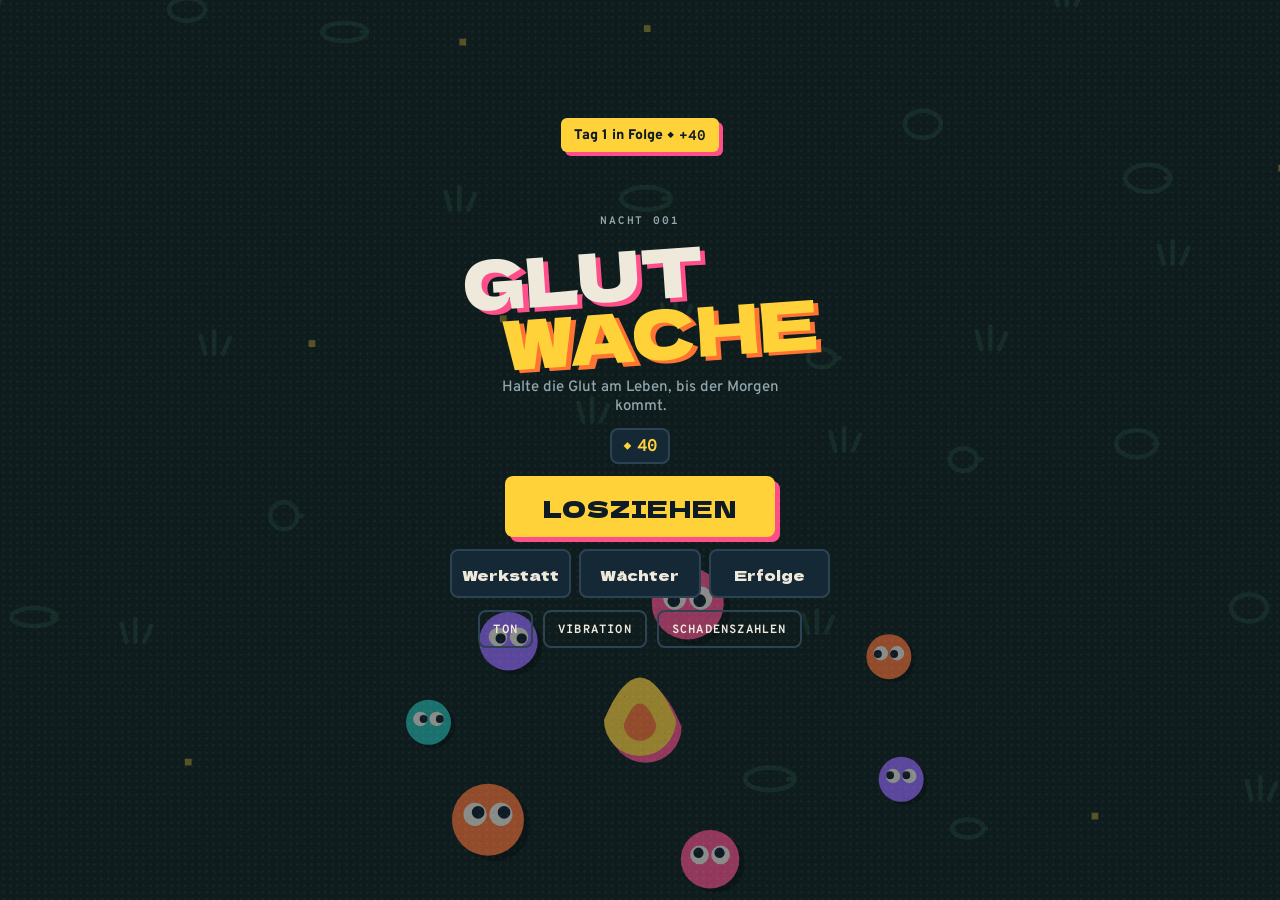
==== commit a273d169: "Neues Spiel Glutwache: Survival-Action mit Waffen-Builds, Werkstatt, Wächtern, 5 Nächten, Härtegrade" ====
--- a/spiel/index.html
+++ b/spiel/index.html
@@ -3,12 +3,12 @@
 <head>
 <meta charset="UTF-8">
 <meta name="viewport" content="width=device-width,initial-scale=1,maximum-scale=1,user-scalable=no,viewport-fit=cover">
-<title>Sternsprung</title>
-<meta name="theme-color" content="#0a0718">
+<title>Glutwache</title>
+<meta name="theme-color" content="#0e1b24">
 <meta name="apple-mobile-web-app-capable" content="yes">
 <meta name="mobile-web-app-capable" content="yes">
 <meta name="apple-mobile-web-app-status-bar-style" content="black-translucent">
-<meta name="apple-mobile-web-app-title" content="Sternsprung">
+<meta name="apple-mobile-web-app-title" content="Glutwache">
 <link rel="manifest" href="manifest.json">
 <link rel="icon" href="icon.svg">
 <link rel="apple-touch-icon" href="icon-192.png">
@@ -16,11 +16,10 @@
 <link rel="preconnect" href="https://fonts.googleapis.com">
 <link rel="stylesheet" href="https://fonts.googleapis.com/css2?family=Dela+Gothic+One&family=Overpass:wght@500;700;800&family=Overpass+Mono:wght@600;700&display=swap">
 <style>
-/* Risodruck im All: flache Druckfarben auf Tinte, Rasterpunkte statt Verläufe,
-   leicht verrutschte Farbschichten als harte Versatz-Schatten. Bewusst nur dunkel. */
+/* Risodruck bei Nacht: flache Druckfarben auf Tinte, harte Versatz-Schatten statt Leuchten. Bewusst nur dunkel. */
 :root{
   --ink:#0e1b24; --ink2:#152835; --line:#2b4352; --paper:#efe9dc; --mut:#93a7ad;
-  --yellow:#ffd23a; --pink:#ff4f8b; --teal:#25b8a8; --orange:#ff7433;
+  --yellow:#ffd23a; --pink:#ff4f8b; --teal:#25b8a8; --orange:#ff7433; --violet:#9a6bff; --green:#8fd14f;
   --disp:"Dela Gothic One","Arial Black",Impact,sans-serif;
   --body:"Overpass",system-ui,-apple-system,"Segoe UI",sans-serif;
   --mono:"Overpass Mono",ui-monospace,Menlo,Consolas,monospace;
@@ -29,735 +28,1015 @@
 *{box-sizing:border-box;-webkit-tap-highlight-color:transparent;user-select:none;-webkit-user-select:none;-webkit-touch-callout:none}
 html,body{height:100%;margin:0;background:var(--ink);color:var(--paper);font-family:var(--body);overflow:hidden;overscroll-behavior:none}
 #c{position:fixed;left:0;top:0;width:100%;height:100%;display:block;touch-action:none}
-.layer{position:fixed;inset:0;display:flex;flex-direction:column;align-items:center;justify-content:center;gap:14px;
-  padding:calc(env(safe-area-inset-top,0px) + 16px) max(16px,env(safe-area-inset-right,0px)) calc(env(safe-area-inset-bottom,0px) + 16px) max(16px,env(safe-area-inset-left,0px));z-index:5}
-#menu{background:radial-gradient(rgba(239,233,220,.05) 1px,transparent 1.6px) 0 0/7px 7px,rgba(14,27,36,.72)}
-.gold .coin,.gold .tag{font-family:inherit;letter-spacing:0;font-size:inherit;color:inherit;text-transform:none}
-.layer.dim{background:radial-gradient(rgba(239,233,220,.07) 1px,transparent 1.6px) 0 0/7px 7px,rgba(14,27,36,.88)}
+.layer{position:fixed;inset:0;display:flex;flex-direction:column;align-items:center;justify-content:center;gap:12px;z-index:5;
+  padding:calc(env(safe-area-inset-top,0px) + 14px) max(16px,env(safe-area-inset-right,0px)) calc(env(safe-area-inset-bottom,0px) + 14px) max(16px,env(safe-area-inset-left,0px))}
+.layer.dim{background:radial-gradient(rgba(239,233,220,.06) 1px,transparent 1.6px) 0 0/7px 7px,rgba(14,27,36,.9)}
+.layer.page{justify-content:flex-start}
+#menu{background:radial-gradient(rgba(239,233,220,.04) 1px,transparent 1.6px) 0 0/7px 7px,rgba(14,27,36,.45)}
 button{font:inherit;color:inherit;border:0;background:none;cursor:pointer;touch-action:manipulation}
 button:focus-visible{outline:3px solid var(--yellow);outline-offset:3px}
-.big{font-family:var(--disp);font-size:26px;letter-spacing:.04em;padding:15px 40px 13px;border-radius:8px;color:var(--ink);
+.big{font-family:var(--disp);font-size:24px;letter-spacing:.04em;padding:14px 38px 12px;border-radius:8px;color:var(--ink);
   background:var(--yellow);box-shadow:5px 5px 0 var(--pink);transition:transform .07s,box-shadow .07s}
 .big:active{transform:translate(4px,4px);box-shadow:1px 1px 0 var(--pink)}
-.pulse{animation:nudge 2.4s ease-in-out infinite}
-@keyframes nudge{0%,80%,100%{transform:none}86%{transform:rotate(-2deg)}92%{transform:rotate(1.5deg)}}
-.sm{font-family:var(--mono);font-weight:700;font-size:12px;letter-spacing:.1em;text-transform:uppercase;padding:11px 14px 9px;border-radius:8px;
-  border:2px solid var(--line);color:var(--paper);min-width:48px}
+.sm{font-family:var(--mono);font-weight:700;font-size:12px;letter-spacing:.1em;text-transform:uppercase;padding:10px 13px 8px;border-radius:8px;
+  border:2px solid var(--line);color:var(--paper);min-width:44px}
 .sm:active{background:var(--line)}
 .sm.off{color:var(--mut);text-decoration:line-through}
-.gold{font-family:var(--disp);font-size:17px;letter-spacing:.02em;text-transform:none;color:var(--ink);background:var(--teal);border:0;box-shadow:4px 4px 0 var(--yellow);padding:12px 18px 10px}
-.gold:disabled{background:var(--line);color:var(--mut);box-shadow:none}
-.row{display:flex;gap:10px;flex-wrap:wrap;justify-content:center}
-.title{font-family:var(--disp);font-weight:400;font-size:clamp(46px,14vw,64px);line-height:.92;margin:0;color:var(--paper);
+.row{display:flex;gap:10px;flex-wrap:wrap;justify-content:center;align-items:center}
+.title{font-family:var(--disp);font-weight:400;font-size:clamp(48px,15vw,68px);line-height:.9;margin:0;color:var(--paper);
   text-shadow:5px 4px 0 var(--pink);display:flex;flex-direction:column;transform:rotate(-4deg)}
-.title span:last-child{margin-left:.55em;color:var(--yellow);text-shadow:5px 4px 0 var(--teal)}
-.sub{color:var(--mut);font-size:15px;font-weight:500;text-align:center;margin:6px 0 0}
+.title span:last-child{margin-left:.5em;color:var(--yellow);text-shadow:5px 4px 0 var(--orange)}
+.h2{font-family:var(--disp);font-weight:400;font-size:34px;margin:0;color:var(--paper);text-shadow:4px 3px 0 var(--pink);line-height:1}
+.sub{color:var(--mut);font-size:15px;font-weight:500;text-align:center;margin:4px 0 0;max-width:30ch}
 .tag{font-family:var(--mono);font-size:11px;letter-spacing:.18em;text-transform:uppercase;color:var(--mut);font-weight:700}
-.card{background:var(--ink2);border:2px solid var(--line);border-radius:10px;padding:12px 14px;width:min(360px,100%)}
-.card h3{margin:0 0 6px;font-family:var(--mono);font-size:11px;letter-spacing:.18em;text-transform:uppercase;color:var(--mut)}
-.mis{display:grid;grid-template-columns:1fr auto;gap:5px 10px;align-items:center;padding:9px 0;border-top:1px dashed var(--line)}
-.mis:first-of-type{border-top:0}
-.mis .t{font-size:15px;font-weight:700;line-height:1.2}
-.mis .r{font-family:var(--mono);font-size:12px;font-weight:700;color:var(--mut);white-space:nowrap}
-.bar{grid-column:1/-1;height:8px;border-radius:2px;background:var(--line);overflow:hidden}
-.bar i{display:block;height:100%;background:repeating-linear-gradient(-45deg,var(--yellow) 0 5px,#d9aa1c 5px 10px);transition:width .5s}
-.mis.done .bar i{background:var(--teal)}
-.mis.done .t{color:var(--teal)}
-.coin{display:inline-flex;align-items:center;gap:4px;font-family:var(--mono);font-weight:700;color:var(--yellow);font-variant-numeric:tabular-nums}
-.coin::before{content:"★"}
-.top{position:fixed;left:0;right:0;top:0;display:flex;justify-content:space-between;align-items:center;z-index:6;pointer-events:none;
-  padding:calc(env(safe-area-inset-top,0px) + 10px) max(14px,env(safe-area-inset-right,0px)) 0 max(14px,env(safe-area-inset-left,0px))}
-.top>*{pointer-events:auto}
-.pill{background:var(--ink2);border:2px solid var(--line);border-radius:8px;padding:7px 12px 5px;font-size:15px}
-#score{position:fixed;left:0;right:0;top:calc(env(safe-area-inset-top,0px) + 54px);text-align:center;font-family:var(--disp);font-size:60px;
-  line-height:1;pointer-events:none;z-index:4;color:var(--paper);text-shadow:4px 3px 0 var(--pink);font-variant-numeric:tabular-nums}
-#score.bump{animation:bump .22s}
-@keyframes bump{40%{transform:scale(1.18) rotate(-3deg)}}
-#hint{position:fixed;left:50%;transform:translateX(-50%);bottom:calc(env(safe-area-inset-bottom,0px) + 13%);width:max-content;max-width:calc(100% - 32px);
-  text-align:center;pointer-events:none;z-index:4;background:var(--yellow);color:var(--ink);padding:9px 14px 7px;border-radius:6px;box-shadow:4px 4px 0 var(--pink);
-  font-family:var(--disp);font-size:17px;letter-spacing:.02em}
-#hint small{display:block;font-family:var(--mono);font-weight:700;font-size:11px;letter-spacing:.06em;margin-top:3px}
-#toast{position:fixed;left:50%;bottom:calc(env(safe-area-inset-bottom,0px) + 28px);transform:translate(-50%,24px);opacity:0;z-index:20;pointer-events:none;
-  background:var(--yellow);color:var(--ink);border-radius:6px;padding:10px 14px 8px;font-weight:800;font-size:15px;box-shadow:4px 4px 0 var(--pink);
-  transition:all .3s cubic-bezier(.2,1.5,.4,1);white-space:nowrap}
+.coin{display:inline-flex;align-items:center;gap:5px;font-family:var(--mono);font-weight:700;color:var(--yellow);font-variant-numeric:tabular-nums}
+.coin::before{content:"◆";font-size:.85em}
+.pill{background:var(--ink2);border:2px solid var(--line);border-radius:8px;padding:6px 11px 4px;font-size:15px}
+.tabs{display:grid;grid-template-columns:repeat(3,1fr);gap:8px;width:min(380px,100%)}
+.tab{font-family:var(--disp);font-size:15px;padding:13px 4px 11px;border-radius:8px;background:var(--ink2);border:2px solid var(--line);position:relative}
+.tab:active{transform:translate(2px,2px)}
+.tab .dot{position:absolute;top:-7px;right:-5px;background:var(--pink);color:var(--ink);font-family:var(--mono);font-size:11px;border-radius:6px;padding:2px 6px 0}
+.scroll{width:min(420px,100%);overflow-y:auto;flex:1;min-height:0;display:flex;flex-direction:column;gap:9px;padding:2px 6px 8px 2px;-webkit-overflow-scrolling:touch}
+.card{background:var(--ink2);border:2px solid var(--line);border-radius:10px;padding:12px 13px}
+.list-head{display:flex;justify-content:space-between;align-items:center;width:min(420px,100%);gap:10px}
+.stage{display:grid;grid-template-columns:1fr auto;gap:6px 10px;align-items:center;cursor:pointer}
+.stage.sel{border-color:var(--yellow)}
+.stage.lock{opacity:.5}
+.stage b{font-family:var(--disp);font-weight:400;font-size:19px}
+.stage .meta{font-family:var(--mono);font-size:11px;color:var(--mut);letter-spacing:.06em;grid-column:1/-1}
+.heat{display:flex;align-items:center;gap:8px;grid-column:1/-1}
+.heat button{width:40px;height:36px;border-radius:7px;border:2px solid var(--line);font-family:var(--mono);font-weight:700;font-size:18px}
+.heat button:disabled{opacity:.35}
+.heat span{font-family:var(--mono);font-weight:700;font-size:13px;min-width:130px;text-align:center;color:var(--orange)}
+.badge{font-family:var(--mono);font-size:11px;font-weight:700;letter-spacing:.08em;padding:3px 7px 1px;border-radius:5px;background:var(--line);color:var(--paper);text-transform:uppercase;white-space:nowrap}
+.badge.ok{background:var(--teal);color:var(--ink)}
+.up{display:grid;grid-template-columns:auto 1fr auto;gap:4px 12px;align-items:center}
+.glyph{width:40px;height:40px;border-radius:8px;display:grid;place-items:center;font-family:var(--mono);font-weight:700;font-size:20px;color:var(--ink);box-shadow:3px 3px 0 var(--ink);flex:none}
+.up .n{font-weight:800;font-size:15px}
+.up .d{font-size:13px;color:var(--mut);line-height:1.25}
+.pips{display:flex;gap:3px;margin-top:5px}
+.pips i{width:11px;height:6px;border-radius:2px;background:var(--line)}
+.pips i.on{background:var(--yellow)}
+.buy{font-family:var(--mono);font-weight:700;font-size:13px;padding:9px 10px 7px;border-radius:7px;background:var(--yellow);color:var(--ink);box-shadow:3px 3px 0 var(--pink);white-space:nowrap}
+.buy:disabled{background:var(--line);color:var(--mut);box-shadow:none}
+.buy.max{background:transparent;color:var(--teal);box-shadow:none;border:2px solid var(--teal)}
+.opt{display:grid;grid-template-columns:auto 1fr;gap:4px 12px;align-items:center;text-align:left;width:min(400px,100%);background:var(--ink2);border:2px solid var(--line);border-radius:10px;padding:12px;transition:transform .08s}
+button.opt:active{transform:translate(3px,3px);border-color:var(--yellow)}
+.opt .glyph{grid-row:1/3}
+.opt .n{font-weight:800;font-size:16px;display:flex;gap:8px;align-items:baseline;flex-wrap:wrap}
+.opt .lv{font-family:var(--mono);font-size:11px;color:var(--yellow);letter-spacing:.06em}
+.opt .lv.new{color:var(--pink)}
+.opt .d{grid-column:2;font-size:13px;color:var(--mut);line-height:1.35}
+.opt .d em{font-style:normal;color:var(--paper)}
+.opt.evo{border-color:var(--yellow)}
+#hud{position:fixed;left:0;right:0;top:0;z-index:4;pointer-events:none;padding:calc(env(safe-area-inset-top,0px) + 6px) max(10px,env(safe-area-inset-right,0px)) 0 max(10px,env(safe-area-inset-left,0px))}
+#hud button{pointer-events:auto}
+.xpbar{height:10px;background:var(--ink2);border:2px solid var(--line);border-radius:4px;overflow:hidden}
+.xpbar i{display:block;height:100%;width:0;background:repeating-linear-gradient(-45deg,var(--teal) 0 5px,#1c9a8c 5px 10px)}
+.hudrow{display:grid;grid-template-columns:auto auto 1fr auto;gap:10px;align-items:center;margin-top:7px}
+.lvl{font-family:var(--disp);font-size:17px;color:var(--teal);text-shadow:2px 2px 0 var(--ink)}
+.time{font-family:var(--disp);font-size:22px;text-align:center;text-shadow:3px 2px 0 var(--pink);font-variant-numeric:tabular-nums}
+.hstat{font-family:var(--mono);font-size:12px;font-weight:700;color:var(--paper);text-align:right;line-height:1.3;text-shadow:1px 1px 0 var(--ink)}
+#bossBar{margin:8px auto 0;width:min(320px,90%);text-align:center}
+#bossBar span{font-family:var(--disp);font-size:14px;color:var(--pink);text-shadow:2px 2px 0 var(--ink)}
+#bossBar div{height:9px;border:2px solid var(--pink);border-radius:3px;margin-top:3px;background:var(--ink)}
+#bossBar i{display:block;height:100%;background:var(--pink)}
+#toast{position:fixed;left:50%;top:calc(env(safe-area-inset-top,0px) + 118px);transform:translate(-50%,-24px);opacity:0;z-index:30;pointer-events:none;
+  background:var(--yellow);color:var(--ink);border-radius:6px;padding:9px 13px 7px;font-weight:800;font-size:14px;box-shadow:4px 4px 0 var(--pink);
+  transition:all .3s cubic-bezier(.2,1.5,.4,1);width:max-content;max-width:calc(100% - 32px);text-align:center}
 #toast .coin{color:var(--ink)}
 #toast.on{opacity:1;transform:translate(-50%,0)}
-.stat{display:flex;gap:30px;justify-content:center}
-.stat div{text-align:center}
-.stat b{display:block;font-family:var(--disp);font-weight:400;font-size:46px;line-height:1.1;font-variant-numeric:tabular-nums}
-.stat div:first-child b{text-shadow:4px 3px 0 var(--pink)}
-.stat span{font-family:var(--mono);font-size:11px;letter-spacing:.16em;text-transform:uppercase;color:var(--mut)}
-.rec{font-family:var(--disp);color:var(--pink);font-size:18px;letter-spacing:.04em;border:3px solid var(--pink);border-radius:6px;padding:6px 12px 3px;transform:rotate(-7deg)}
-.rank{font-family:var(--mono);font-size:12px;font-weight:700;color:var(--mut);letter-spacing:.12em}
-.rank b{color:var(--paper);font-size:15px}
-.xp{height:6px;width:120px;border-radius:2px;background:var(--line);overflow:hidden;margin-top:5px}
-.xp i{display:block;height:100%;background:var(--teal)}
-#shopGrid{display:grid;grid-template-columns:repeat(3,1fr);gap:10px;width:min(380px,100%);overflow-y:auto;max-height:62vh;padding:2px 6px 6px 2px}
-.sk{background:var(--ink2);border:2px solid var(--line);border-radius:10px;padding:12px 6px 9px;display:flex;flex-direction:column;align-items:center;gap:6px;font-size:14px;font-weight:800}
-.sk.sel{border-color:var(--yellow)}
-.sk .ball{width:30px;height:30px;border-radius:50%;margin:4px 0 6px}
-.sk .p{font-family:var(--mono);font-size:11px;letter-spacing:.08em;text-transform:uppercase;color:var(--mut)}
-.sk.sel .p{color:var(--yellow)}
-.sk.lock .ball{opacity:.45}
-.sk.lock{color:var(--mut)}
+.stats{display:grid;grid-template-columns:repeat(2,1fr);gap:8px;width:min(360px,100%)}
+.stats div{background:var(--ink2);border:2px solid var(--line);border-radius:8px;padding:8px 10px}
+.stats b{display:block;font-family:var(--disp);font-weight:400;font-size:24px;line-height:1.1}
+.stats span{font-family:var(--mono);font-size:10px;letter-spacing:.14em;text-transform:uppercase;color:var(--mut)}
+.loot{font-family:var(--disp);font-size:30px;color:var(--yellow);text-shadow:3px 3px 0 var(--pink)}
+.build{display:flex;flex-wrap:wrap;gap:8px;justify-content:center;width:min(380px,100%)}
+.build .glyph{width:38px;height:38px;font-size:17px;position:relative}
+.build .glyph small{position:absolute;right:-6px;bottom:-7px;background:var(--ink);color:var(--paper);font-size:10px;border-radius:4px;padding:1px 4px 0;border:1px solid var(--line)}
+.ach{display:grid;grid-template-columns:1fr auto;gap:3px 10px;align-items:center}
+.ach .n{font-weight:800;font-size:15px}
+.ach .d{font-size:12px;color:var(--mut);grid-column:1}
+.ach.done .n{color:var(--teal)}
+.ach .r{grid-row:1/3;grid-column:2}
+.chr{display:grid;grid-template-columns:auto 1fr auto;gap:4px 12px;align-items:center}
+.chr.sel{border-color:var(--yellow)}
+.chr .face{width:44px;height:44px;border-radius:50%;box-shadow:4px 3px 0 var(--pink);position:relative}
+.chr .face::after{content:"";position:absolute;left:13px;top:16px;width:5px;height:8px;border-radius:2px;background:var(--ink);box-shadow:13px 0 0 var(--ink)}
 .hide{display:none!important}
-@media (prefers-reduced-motion:reduce){.pulse{animation:none}}
+@media (prefers-reduced-motion:reduce){.big,.tab,.opt{transition:none}}
 </style>
-
 </head>
 <body>
 <canvas id="c"></canvas>
 
-<div class="top" id="topbar">
-  <button class="sm pill hide" id="pauseBtn" aria-label="Pause">II</button>
-  <span></span>
-  <span class="pill coin" id="coins">0</span>
+<div id="hud" class="hide">
+  <div class="xpbar"><i id="xpFill"></i></div>
+  <div class="hudrow">
+    <button class="sm" id="pauseBtn" aria-label="Pause">II</button>
+    <div class="lvl" id="hLv">LV 1</div>
+    <div class="time" id="hTime">0:00</div>
+    <div class="hstat"><span id="hKills">0</span> besiegt<br><span class="coin" id="hGold">0</span></div>
+  </div>
+  <div id="bossBar" class="hide"><span id="bossName">Boss</span><div><i id="bossFill"></i></div></div>
 </div>
-<div id="score" class="hide">0</div>
-<div id="hint" class="hide"></div>
 <div id="toast"></div>
 
-<!-- Menü -->
 <div class="layer" id="menu">
   <div style="flex:1"></div>
-  <div class="tag" id="mExp">Expedition 001</div>
-  <h1 class="title"><span>STERN</span><span>SPRUNG</span></h1>
-  <p class="sub">Spring von Planet zu Planet. Triff die Mitte.</p>
-  <div class="row" style="align-items:center;gap:22px;margin:6px 0 8px">
-    <div class="rank">REKORD <b id="mBest">0</b></div>
-    <div class="rank">RANG <b id="mRank">1</b><div class="xp"><i id="mXp" style="width:0"></i></div></div>
+  <div class="tag" id="mNight">Nacht 001</div>
+  <h1 class="title"><span>GLUT</span><span>WACHE</span></h1>
+  <p class="sub">Halte die Glut am Leben, bis der Morgen kommt.</p>
+  <span class="pill coin" id="mGold" style="font-size:17px">0</span>
+  <button class="big" id="playBtn">LOSZIEHEN</button>
+  <div class="tabs">
+    <button class="tab" data-go="shop">Werkstatt</button>
+    <button class="tab" data-go="chars">Wächter</button>
+    <button class="tab" data-go="ach">Erfolge<span class="dot hide" id="achDot"></span></button>
   </div>
-  <button class="big pulse" id="playBtn">LOSFLIEGEN</button>
-  <div class="row" style="margin-top:6px">
-    <button class="sm" id="shopBtn">Skins</button>
+  <div class="row">
     <button class="sm" id="sndBtn">Ton</button>
     <button class="sm" id="vibBtn">Vibration</button>
+    <button class="sm" id="numBtn">Schadenszahlen</button>
   </div>
-  <div class="card" id="mMis"></div>
-  <div style="flex:1.3"></div>
+  <div style="flex:1.2"></div>
 </div>
 
-<!-- Pause -->
+<div class="layer dim page hide" id="stages">
+  <div class="list-head"><h2 class="h2">NÄCHTE</h2><span class="pill coin" id="sGold">0</span></div>
+  <div class="scroll" id="stageList"></div>
+  <div class="row"><button class="sm" data-back>Zurück</button><button class="big" id="goBtn">START</button></div>
+</div>
+
+<div class="layer dim page hide" id="shop">
+  <div class="list-head"><h2 class="h2">WERKSTATT</h2><span class="pill coin" id="shGold">0</span></div>
+  <div class="scroll" id="shopList"></div>
+  <button class="sm" data-back>Zurück</button>
+</div>
+
+<div class="layer dim page hide" id="chars">
+  <div class="list-head"><h2 class="h2">WÄCHTER</h2><span class="pill coin" id="chGold">0</span></div>
+  <div class="scroll" id="charList"></div>
+  <button class="sm" data-back>Zurück</button>
+</div>
+
+<div class="layer dim page hide" id="ach">
+  <div class="list-head"><h2 class="h2">ERFOLGE</h2><span class="tag" id="achCount">0/0</span></div>
+  <div class="scroll" id="achList"></div>
+  <button class="sm" data-back>Zurück</button>
+</div>
+
+<div class="layer dim hide" id="lvl">
+  <div class="tag">Die Glut wächst</div>
+  <h2 class="h2" id="lvlTitle">LEVEL 2</h2>
+  <div id="opts" style="display:flex;flex-direction:column;gap:9px;align-items:center;width:100%"></div>
+  <button class="sm" id="rerollBtn">Neu würfeln (0)</button>
+</div>
+
+<div class="layer dim hide" id="chest">
+  <div class="tag">Truhe geöffnet</div>
+  <h2 class="h2" id="chestTitle">BEUTE</h2>
+  <div id="chestList" style="display:flex;flex-direction:column;gap:9px;align-items:center;width:100%"></div>
+  <button class="big" id="chestOk">WEITER</button>
+</div>
+
 <div class="layer dim hide" id="pause">
-  <h2 class="title" style="font-size:48px"><span>PAUSE</span></h2>
+  <h2 class="h2">PAUSE</h2>
+  <div class="tag">Deine Ausrüstung</div>
+  <div class="build" id="pauseBuild"></div>
   <button class="big" id="resumeBtn">WEITER</button>
-  <button class="sm" id="quitBtn">Zum Menü</button>
+  <button class="sm" id="quitBtn">Aufgeben</button>
 </div>
 
-<!-- Game Over -->
-<div class="layer dim hide" id="over">
-  <div class="tag" id="oCause">Ins All gestürzt</div>
-  <div class="rec hide" id="oRec">NEUER REKORD</div>
-  <div class="stat">
-    <div><b id="oScore">0</b><span>Punkte</span></div>
-    <div><b id="oBest">0</b><span>Rekord</span></div>
+<div class="layer dim hide" id="end">
+  <div class="tag" id="endTag">Die Glut ist erloschen</div>
+  <h2 class="h2" id="endTitle" style="font-size:40px">ERLOSCHEN</h2>
+  <div class="loot coin" id="endGold">+0</div>
+  <div class="stats">
+    <div><b id="eTime">0:00</b><span>Überlebt</span></div>
+    <div><b id="eLvl">1</b><span>Level</span></div>
+    <div><b id="eKills">0</b><span>Besiegt</span></div>
+    <div><b id="eBest">0:00</b><span>Bestzeit hier</span></div>
   </div>
-  <div class="coin" style="font-size:16px" id="oCoins">+0</div>
-  <button class="sm gold hide" id="reviveBtn">Weiterfliegen für <span class="coin" style="color:inherit" id="reviveCost">60</span> <span class="tag" style="color:inherit" id="reviveT"></span></button>
-  <button class="big" id="againBtn">NOCHMAL</button>
-  <div class="card" id="oMis"></div>
-  <button class="sm" id="menuBtn">Menü</button>
-</div>
-
-<!-- Shop -->
-<div class="layer dim hide" id="shop">
-  <h2 class="title" style="font-size:44px"><span>SKINS</span></h2>
-  <span class="pill coin" id="shopCoins">0</span>
-  <div id="shopGrid"></div>
-  <button class="big" id="shopBack" style="font-size:20px;padding:12px 34px 10px">FERTIG</button>
+  <div class="build" id="endBuild"></div>
+  <div id="endAch" class="tag" style="text-align:center;color:var(--teal);max-width:340px;line-height:1.6"></div>
+  <div class="row"><button class="sm" id="endMenu">Menü</button><button class="big" id="endAgain">NOCHMAL</button></div>
 </div>
 
 <script>
 'use strict';
 (function(){
 const $=s=>document.querySelector(s);
-const cv=$('#c'), ctx=cv.getContext('2d');
-const W=400; let H=700, SC=1, OX=0, DPR=1, VW=400, VH=700;
-const rnd=(a,b)=>a+Math.random()*(b-a), clamp=(v,a,b)=>v<a?a:v>b?b:v;
-const TAU=Math.PI*2;
-
-/* ---------- Speicher ---------- */
-const KEY='sternsprung_v1';
-const DEF={best:0,coins:0,skin:'nova',owned:['nova'],sound:true,vib:true,ms:null,mlvl:{},rank:1,
-  st:{runs:0,perfect:0,coins:0,gold:0,skip:0},day:'',streak:0,tut:0};
-let S;
-try{S=Object.assign({},DEF,JSON.parse(localStorage.getItem(KEY)||'{}'))}catch(e){S=Object.assign({},DEF)}
-S.st=Object.assign({},DEF.st,S.st||{}); S.mlvl=S.mlvl||{}; if(!Array.isArray(S.owned))S.owned=['nova'];
+const cv=$('#c'),ctx=cv.getContext('2d');
+const TAU=Math.PI*2,rnd=(a,b)=>a+Math.random()*(b-a),clamp=(v,a,b)=>v<a?a:v>b?b:v,ri=(a,b)=>Math.floor(rnd(a,b+1));
+const C={ink:'#0e1b24',ink2:'#152835',line:'#2b4352',paper:'#efe9dc',mut:'#93a7ad',yellow:'#ffd23a',pink:'#ff4f8b',teal:'#25b8a8',blue:'#4a63ff',orange:'#ff7433',green:'#8fd14f',violet:'#9a6bff'};
+const MONO='"Overpass Mono",ui-monospace,Menlo,monospace';
+const fmtT=s=>Math.floor(s/60)+':'+String(Math.floor(s%60)).padStart(2,'0');
+const fmtN=n=>Math.floor(n).toLocaleString('de-DE');
+
+/* ================= Daten ================= */
+const WEAP={
+ funke:{n:'Funkenschuss',g:'✦',c:C.yellow,d:'Schießt Funken auf die nächsten Gegner.',evo:'Sternenhagel',partner:'uhr',
+  st:(l,e)=>({Schaden:Math.round((10+(l>=3?5:0)+(l>=5?5:0)+(l>=7?8:0))*(e?1.3:1)),Anzahl:1+(l>=2)+(l>=4)+(l>=6)+(e?3:0),Durchschlag:e?99:(l>=8?3:1),Takt:e?.55:.9})},
+ kreis:{n:'Glutkreis',g:'◎',c:C.orange,d:'Glutkugeln kreisen um dich.',evo:'Sonnenkranz',partner:'linse',
+  st:(l,e)=>({Schaden:Math.round((7+2*l)*(e?1.6:1)),Anzahl:e?9:2+Math.floor((l-1)/2),Radius:Math.round((62+4*l)*(e?1.3:1)),Tempo:+(2.6+.15*l).toFixed(2)})},
+ aura:{n:'Hitzewelle',g:'○',c:C.pink,d:'Brennt alles in deiner Nähe.',evo:'Glutherz',partner:'herz',
+  st:(l,e)=>({Schaden:+((4+1.5*l)*(e?2:1)).toFixed(1),Radius:Math.round((52+9*l)*(e?1.35:1)),Takt:.5})},
+ komet:{n:'Komet',g:'◆',c:C.violet,d:'Kometen schlagen bei Gegnern ein.',evo:'Meteorsturm',partner:'klinge',
+  st:(l,e)=>({Schaden:Math.round((28+8*l)*(e?1.5:1)),Anzahl:1+(l>=3)+(l>=5)+(l>=7)+(e?4:0),Fläche:Math.round(48*(1+.05*l)*(e?1.2:1)),Takt:+(2.4-.08*l).toFixed(2)})},
+ blitz:{n:'Kettenblitz',g:'ϟ',c:C.teal,d:'Ein Blitz springt von Gegner zu Gegner.',evo:'Gewitter',partner:'kristall',
+  st:(l,e)=>({Schaden:Math.round((16+5*l)*(e?1.4:1)),Ketten:3+Math.floor(l/2)+(e?6:0),Blitze:1+(l>=6)+(e?1:0),Takt:+(1.5-.05*l).toFixed(2)})},
+ sichel:{n:'Glutsichel',g:'◐',c:C.green,d:'Fliegt raus und kommt zurück. Trifft alles.',evo:'Feuerrad',partner:'stiefel',
+  st:(l,e)=>({Schaden:Math.round((14+4*l)*(e?1.5:1)),Anzahl:1+(l>=3)+(l>=6)+(e?2:0),Reichweite:Math.round(185*(1+.03*l)),Größe:e?1.45:1,Takt:1.7})},
+ spur:{n:'Feuerspur',g:'≈',c:C.orange,d:'Hinterlässt brennenden Boden, wenn du läufst.',evo:'Lavastrom',partner:'panzer',
+  st:(l,e)=>({Schaden:+((5+1.5*l)*(e?2:1)).toFixed(1),Radius:Math.round((16+1.5*l)*(e?1.5:1)),Dauer:+(1.6+.15*l+(e?1:0)).toFixed(2)})},
+ mine:{n:'Glutmine',g:'✚',c:C.pink,d:'Legt Minen, die bei Kontakt explodieren.',evo:'Sprengfeld',partner:'magnet',
+  st:(l,e)=>({Schaden:Math.round((40+12*l)*(e?1.3:1)),Anzahl:1+(l>=4)+(l>=7),Explosion:Math.round(62*(e?1.2:1)),Takt:+(2.2-.1*l).toFixed(2)})},
+};
+const PASS={
+ herz:{n:'Herz',g:'♡',c:C.pink,d:'+20 % Leben und etwas Heilung',max:5},
+ stiefel:{n:'Stiefel',g:'»',c:C.green,d:'+10 % Lauftempo',max:5},
+ linse:{n:'Linse',g:'⊙',c:C.orange,d:'+10 % Fläche aller Waffen',max:5},
+ uhr:{n:'Sanduhr',g:'↻',c:C.yellow,d:'−8 % Abklingzeit',max:5},
+ magnet:{n:'Magnet',g:'∩',c:C.teal,d:'+30 % Sammelradius',max:5},
+ klinge:{n:'Klinge',g:'†',c:C.paper,d:'+10 % Schaden',max:5},
+ kristall:{n:'Kristall',g:'◇',c:C.violet,d:'+10 % Erfahrung',max:5},
+ panzer:{n:'Panzer',g:'▣',c:C.mut,d:'+1 Rüstung',max:5},
+ echo:{n:'Echo',g:'⁂',c:C.blue,d:'+1 Geschoss für alle Waffen',max:2},
+ glueck:{n:'Kleeblatt',g:'♣',c:C.green,d:'+10 % Glück: Krits, Truhen, Beute',max:5},
+};
+const META=[
+ {id:'might',n:'Schmiedefeuer',d:'+5 % Schaden',max:5,b:90,g:'†',c:C.paper},
+ {id:'maxhp',n:'Dicke Rinde',d:'+10 % Leben',max:5,b:70,g:'♡',c:C.pink},
+ {id:'armor',n:'Eisenhaut',d:'+1 Rüstung',max:3,b:160,g:'▣',c:C.mut},
+ {id:'regen',n:'Glimmen',d:'+0,2 Leben pro Sekunde',max:5,b:110,g:'+',c:C.green},
+ {id:'cooldown',n:'Blasebalg',d:'−2,5 % Abklingzeit',max:4,b:200,g:'↻',c:C.yellow},
+ {id:'area',n:'Weite Flamme',d:'+5 % Fläche',max:4,b:150,g:'⊙',c:C.orange},
+ {id:'speed',n:'Leichte Sohlen',d:'+5 % Lauftempo',max:4,b:100,g:'»',c:C.green},
+ {id:'magnet',n:'Anziehung',d:'+15 % Sammelradius',max:4,b:70,g:'∩',c:C.teal},
+ {id:'growth',n:'Weisheit',d:'+4 % Erfahrung',max:5,b:120,g:'◇',c:C.violet},
+ {id:'greed',n:'Gier',d:'+10 % Glut',max:5,b:100,g:'◆',c:C.yellow},
+ {id:'luck',n:'Glücksstein',d:'+5 % Glück',max:4,b:150,g:'♣',c:C.green},
+ {id:'reroll',n:'Würfelbecher',d:'+1 Neu-Würfeln pro Lauf',max:5,b:90,g:'?',c:C.paper},
+ {id:'revive',n:'Zweite Glut',d:'Einmal wiederbeleben pro Lauf',max:1,b:1800,g:'✧',c:C.yellow},
+ {id:'amount',n:'Doppelfunke',d:'+1 Geschoss für alle Waffen',max:1,b:6000,g:'⁂',c:C.blue},
+];
+const metaCost=(m,l)=>Math.round(m.b*(1+l)*(1+l*.6));
+const CHARS={
+ funkel:{n:'Funkel',w:'funke',c:C.yellow,d:'Startet mit Funkenschuss. Ausgeglichen.',bon:{}},
+ ronda:{n:'Ronda',w:'kreis',c:C.orange,d:'Startet mit Glutkreis. +10 % Fläche.',bon:{area:.1},cost:400},
+ bruno:{n:'Bruno',w:'aura',c:C.pink,d:'Startet mit Hitzewelle. +30 % Leben, −10 % Tempo.',bon:{hp:.3,spd:-.1},need:'k2k',how:'Besiege 2.000 Gegner'},
+ zara:{n:'Zara',w:'blitz',c:C.teal,d:'Startet mit Kettenblitz. −8 % Abklingzeit.',bon:{cd:.08},need:'c2',how:'Schaffe die Nacht im Nebelmoor'},
+ kip:{n:'Kip',w:'sichel',c:C.green,d:'Startet mit Glutsichel. +15 % Tempo.',bon:{spd:.15},cost:1500},
+ mora:{n:'Mora',w:'mine',c:C.violet,d:'Startet mit Glutmine. +25 % Glut.',bon:{greed:.25},need:'c4',how:'Schaffe die Nacht am Frostgipfel'},
+};
+const STAGES=[
+ {n:'Waldrand',hp:1,dmg:1,gold:1,bg:'#0f1d17',deco:'#1d3a2b',fl:C.yellow},
+ {n:'Nebelmoor',hp:1.6,dmg:1.3,gold:1.5,bg:'#111b22',deco:'#22394a',fl:C.teal},
+ {n:'Alte Ruinen',hp:2.4,dmg:1.6,gold:2.1,bg:'#1c1613',deco:'#3a2c24',fl:C.orange},
+ {n:'Frostgipfel',hp:3.3,dmg:2,gold:2.9,bg:'#131a26',deco:'#2c3a52',fl:C.paper},
+ {n:'Abgrund',hp:4.5,dmg:2.5,gold:4,bg:'#160f1c',deco:'#33203f',fl:C.pink},
+];
+const RUN_LEN=480; // 8 Minuten bis zum Endboss
+const ETYPES={
+ shade:{hp:9,spd:52,dmg:8,r:11,xp:1,c:C.violet},
+ bat:{hp:5,spd:90,dmg:5,r:8,xp:1,c:C.pink},
+ brute:{hp:55,spd:35,dmg:14,r:18,xp:4,c:C.orange,heavy:1},
+ spit:{hp:16,spd:46,dmg:7,r:11,xp:2,c:C.teal},
+ split:{hp:26,spd:48,dmg:9,r:14,xp:2,c:C.green},
+ mini:{hp:5,spd:72,dmg:5,r:7,xp:1,c:C.green},
+};
+const WEAP_UNLOCK={blitz:{ach:'k1k',how:'Besiege 1.000 Gegner'},sichel:{ach:'c1',how:'Schaffe die Nacht am Waldrand'},spur:{ach:'t5',how:'Überlebe 5 Minuten'},mine:{ach:'lv30',how:'Erreiche Level 30'}};
+
+/* ================= Speicher ================= */
+const KEY='glutwache_v1';
+const DEF={gold:0,up:{},chars:['funkel'],char:'funkel',st:{kills:0,runs:0,gold:0,chests:0,bestLvl:0,bestTime:0,bosses:0,evos:[]},stages:{},stage:0,heatSel:{},ach:[],sound:true,vib:true,nums:true,day:'',streak:0,seenAch:0};
+let S=null;
+try{S=JSON.parse(localStorage.getItem(KEY)||'null')}catch(e){S=null}
+S=Object.assign(JSON.parse(JSON.stringify(DEF)),S||{});
+S.st=Object.assign({},DEF.st,S.st||{});if(!Array.isArray(S.st.evos))S.st.evos=[];
+if(!CHARS[S.char])S.char='funkel';
 function save(){try{localStorage.setItem(KEY,JSON.stringify(S))}catch(e){}}
-
-/* ---------- Skins ---------- */
-const SKINS=[
- {id:'nova',n:'Nova',cost:0,c:'#efe9dc',t:'#25b8a8'},
- {id:'ember',n:'Glut',cost:120,c:'#ff7433',t:'#ff4f8b'},
- {id:'lime',n:'Limette',cost:180,c:'#8fd14f',t:'#ffd23a'},
- {id:'rose',n:'Rosa',cost:250,c:'#ff4f8b',t:'#9a6bff'},
- {id:'violet',n:'Violett',cost:350,c:'#9a6bff',t:'#25b8a8'},
- {id:'sun',n:'Sonne',cost:500,c:'#ffd23a',t:'#ff7433'},
- {id:'ghost',n:'Geist',cost:700,c:'#efe9dc',t:'#6f8790',ghost:1},
- {id:'fire',n:'Feuer',cost:900,c:'#ffd23a',t:'fire'},
- {id:'ice',n:'Eiskristall',cost:1200,c:'#bff0ee',t:'ice'},
- {id:'rainbow',n:'Regenbogen',cost:1800,c:'#efe9dc',t:'rainbow'},
- {id:'void',n:'Leere',cost:2500,c:'#05090c',t:'#ff4f8b',ring:1},
- {id:'king',n:'Goldkönig',cost:4000,c:'#ffd23a',t:'gold',ring:1},
+const stg=i=>S.stages[i]||(S.stages[i]={clr:false,best:0,maxHeat:-1});
+const upLv=id=>S.up[id]||0;
+
+/* ================= Erfolge ================= */
+let G=null;
+const live=k=>S.st[k]+(G&&!G.committed?G[k]:0);
+const ACH=[
+ {id:'k100',n:'Erste Nacht',d:'Besiege 100 Gegner',r:50,ok:()=>live('kills')>=100,p:()=>[live('kills'),100]},
+ {id:'k1k',n:'Schattenjäger',d:'Besiege 1.000 Gegner · schaltet Kettenblitz frei',r:200,ok:()=>live('kills')>=1000,p:()=>[live('kills'),1000]},
+ {id:'k2k',n:'Feuerwand',d:'Besiege 2.000 Gegner · schaltet Bruno frei',r:300,ok:()=>live('kills')>=2000,p:()=>[live('kills'),2000]},
+ {id:'k10k',n:'Flächenbrand',d:'Besiege 10.000 Gegner',r:1000,ok:()=>live('kills')>=10000,p:()=>[live('kills'),10000]},
+ {id:'k50k',n:'Unauslöschlich',d:'Besiege 50.000 Gegner',r:5000,ok:()=>live('kills')>=50000,p:()=>[live('kills'),50000]},
+ {id:'t3',n:'Durchhalten',d:'Überlebe 3 Minuten',r:100,ok:()=>Math.max(S.st.bestTime,G?G.t:0)>=180},
+ {id:'t5',n:'Halbe Nacht',d:'Überlebe 5 Minuten · schaltet Feuerspur frei',r:250,ok:()=>Math.max(S.st.bestTime,G?G.t:0)>=300},
+ {id:'lv15',n:'Aufglühen',d:'Erreiche Level 15',r:100,ok:()=>Math.max(S.st.bestLvl,G?G.p.lvl:0)>=15},
+ {id:'lv30',n:'Lodern',d:'Erreiche Level 30 · schaltet Glutmine frei',r:400,ok:()=>Math.max(S.st.bestLvl,G?G.p.lvl:0)>=30},
+ {id:'lv50',n:'Sonnenkern',d:'Erreiche Level 50',r:1500,ok:()=>Math.max(S.st.bestLvl,G?G.p.lvl:0)>=50},
+ {id:'c1',n:'Morgengrauen',d:'Schaffe die Nacht am Waldrand · schaltet Glutsichel frei',r:300,ok:()=>stg(0).clr},
+ {id:'c2',n:'Nebel lichten',d:'Schaffe die Nacht im Nebelmoor · schaltet Zara frei',r:600,ok:()=>stg(1).clr},
+ {id:'c3',n:'Ruinenwache',d:'Schaffe die Nacht in den Alten Ruinen',r:900,ok:()=>stg(2).clr},
+ {id:'c4',n:'Eisbrecher',d:'Schaffe die Nacht am Frostgipfel · schaltet Mora frei',r:1200,ok:()=>stg(3).clr},
+ {id:'c5',n:'Licht im Abgrund',d:'Schaffe die Nacht im Abgrund',r:2500,ok:()=>stg(4).clr},
+ {id:'h3',n:'Hitzköpfig',d:'Schaffe eine Nacht auf Härte 3',r:1000,ok:()=>STAGES.some((_,i)=>stg(i).maxHeat>=3)},
+ {id:'h10',n:'Weißglut',d:'Schaffe eine Nacht auf Härte 10',r:10000,ok:()=>STAGES.some((_,i)=>stg(i).maxHeat>=10)},
+ {id:'evo1',n:'Meisterwerk',d:'Erschaffe eine Meisterwaffe',r:500,ok:()=>S.st.evos.length>=1},
+ {id:'evo8',n:'Waffenkammer',d:'Erschaffe alle 8 Meisterwaffen',r:5000,ok:()=>S.st.evos.length>=8,p:()=>[S.st.evos.length,8]},
+ {id:'ch25',n:'Schatzsucher',d:'Öffne 25 Truhen',r:300,ok:()=>live('chests')>=25,p:()=>[live('chests'),25]},
+ {id:'b5',n:'Bossbrecher',d:'Besiege 5 Bosse',r:600,ok:()=>live('bosses')>=5,p:()=>[live('bosses'),5]},
+ {id:'nohit',n:'Unberührt',d:'Überlebe 2 Minuten am Stück ohne Treffer',r:500,ok:()=>G&&G.mode!=='end'&&G.t-G.p.lastHit>=120},
+ {id:'g5k',n:'Glutsammler',d:'Sammle insgesamt 5.000 Glut',r:500,ok:()=>S.st.gold>=5000,p:()=>[S.st.gold,5000]},
 ];
-const skin=()=>SKINS.find(s=>s.id===S.skin)||SKINS[0];
-function trailCol(sk,i,t){
-  switch(sk.t){
-    case 'fire':return `hsl(${10+i*2.2},100%,${55+i}%)`;
-    case 'ice':return `hsl(${190+i*1.5},100%,${70+i*0.8}%)`;
-    case 'rainbow':return ['#ff4f8b','#ffd23a','#25b8a8','#9a6bff'][Math.floor(t*6+i/4)%4];
-    case 'gold':return `hsl(${42+Math.sin(t*6+i)*6},100%,${55+i}%)`;
-    default:return sk.t;
+function checkAch(){
+  for(const a of ACH){
+    if(S.ach.includes(a.id))continue;
+    if(a.ok()){S.ach.push(a.id);S.gold+=a.r;if(G)G.newAch.push(a.n);toast(`Erfolg: ${a.n} <span class="coin">+${fmtN(a.r)}</span>`);sfx.ach();save()}
   }
 }
-
-/* ---------- Aufgaben ---------- */
-const MT={
- score:{txt:n=>`Erreiche ${n} Punkte in einer Runde`,steps:[8,15,22,30,40,50,65,80,100,125],run:1},
- perfect:{txt:n=>`Lande ${n} Volltreffer`,steps:[3,8,15,25,40,60,90,130]},
- streak:{txt:n=>`${n} Volltreffer hintereinander`,steps:[2,3,4,5,6,8,10],run:1},
- coins:{txt:n=>`Sammle ${n} Sterne`,steps:[10,25,50,80,120,200,300]},
- runs:{txt:n=>`Spiele ${n} Runden`,steps:[3,5,8,10,15,20]},
- gold:{txt:n=>`Lande auf ${n} Goldplaneten`,steps:[1,3,5,8,12,18]},
- skip:{txt:n=>`Überspringe ${n} Planeten`,steps:[1,3,6,10,15,25]},
-};
-function goalFor(k){const st=MT[k].steps,l=S.mlvl[k]||0;return l<st.length?st[l]:Math.round(st[st.length-1]*Math.pow(1.3,l-st.length+1))}
-function newMission(exclude){
-  const keys=Object.keys(MT).filter(k=>!exclude.includes(k));
-  const k=keys[Math.floor(Math.random()*keys.length)];
-  const lvl=S.mlvl[k]||0;
-  return {k,g:goalFor(k),p:0,r:25+lvl*15};
-}
-function ensureMissions(){
-  if(!Array.isArray(S.ms)||S.ms.length!==3||S.ms.some(m=>!m||!MT[m.k])){S.ms=[];
-    for(let i=0;i<3;i++)S.ms.push(newMission(S.ms.map(m=>m.k)));save();}
-  // erfüllte Aufgaben (z. B. App vor dem Tausch geschlossen) ersetzen
-  S.ms.forEach((m,i)=>{if(m.p>=m.g)S.ms[i]=newMission(S.ms.filter(x=>x!==m).map(x=>x.k))});save();
-}
-ensureMissions();
-function mEvent(k,val,isRunMax){
-  let changed=false;
-  S.ms.forEach((m,idx)=>{
-    if(m.k!==k||m.p>=m.g)return;
-    m.p=isRunMax?Math.max(m.p,val):m.p+val;
-    if(m.p>=m.g){m.p=m.g;completeMission(idx)}
-    changed=true;
-  });
-  if(changed)save();
-}
-function completeMission(idx){
-  const m=S.ms[idx];
-  S.coins+=m.r; S.rank++; S.mlvl[m.k]=(S.mlvl[m.k]||0)+1;
-  toast(`Aufgabe erfüllt <span class="coin">+${m.r}</span> · Rang ${S.rank}`);
-  sfx.mission(); buzz([20,40,20]);
-  setTimeout(()=>{ // nach kurzer Zeit gegen neue tauschen
-    const i=S.ms.indexOf(m); if(i<0)return;
-    S.ms[i]=newMission(S.ms.filter(x=>x!==m).map(x=>x.k)); save(); renderMissions();
-  },1800);
-  updCoins();
-}
-function renderMissions(){
-  const html='<h3>Aufgaben</h3>'+S.ms.map(m=>{
-    const pct=Math.min(100,m.p/m.g*100);
-    return `<div class="mis${m.p>=m.g?' done':''}"><span class="t">${MT[m.k].txt(m.g)}</span><span class="r">${m.p>=m.g?'erledigt':`${Math.floor(m.p)}/${m.g}`} · <span class="coin">${m.r}</span></span><div class="bar"><i style="width:${pct}%"></i></div></div>`;
-  }).join('');
-  $('#mMis').innerHTML=html; $('#oMis').innerHTML=html;
-  $('#mRank').textContent=S.rank;
-  $('#mXp').style.width=(S.ms.reduce((a,m)=>a+Math.min(1,m.p/m.g),0)/3*100)+'%';
-}
-
-/* ---------- Ton & Vibration ---------- */
+const weapUnlocked=id=>!WEAP_UNLOCK[id]||S.ach.includes(WEAP_UNLOCK[id].ach);
+
+/* ================= Ton ================= */
 let AC=null,master=null;
 function audio(){
-  if(!AC){try{AC=new (window.AudioContext||window.webkitAudioContext)();master=AC.createGain();master.gain.value=.55;master.connect(AC.destination)}catch(e){AC=null}}
+  if(!AC){try{AC=new (window.AudioContext||window.webkitAudioContext)();master=AC.createGain();master.gain.value=.5;master.connect(AC.destination)}catch(e){AC=null}}
   if(AC&&AC.state==='suspended')AC.resume().catch(()=>{});
 }
-function tone(f,d,type,v,f2,delay){
+const lastS={};
+function tone(f,d,type,v,f2,delay,key,gap){
   if(!S.sound||!AC)return;
-  try{
-    const t=AC.currentTime+(delay||0),o=AC.createOscillator(),g=AC.createGain();
+  if(key){const n=AC.currentTime;if(lastS[key]&&n-lastS[key]<gap)return;lastS[key]=n}
+  try{const t=AC.currentTime+(delay||0),o=AC.createOscillator(),g=AC.createGain();
     o.type=type||'sine';o.frequency.setValueAtTime(f,t);if(f2)o.frequency.exponentialRampToValueAtTime(f2,t+d);
-    g.gain.setValueAtTime(.0001,t);g.gain.exponentialRampToValueAtTime(v||.2,t+.012);g.gain.exponentialRampToValueAtTime(.0001,t+d);
-    o.connect(g);g.connect(master);o.start(t);o.stop(t+d+.03);
-  }catch(e){}
-}
-const PEN=[0,2,4,7,9];
-const note=i=>392*Math.pow(2,(PEN[i%5]+12*Math.floor(i/5))/12);
+    g.gain.setValueAtTime(.0001,t);g.gain.exponentialRampToValueAtTime(v||.2,t+.01);g.gain.exponentialRampToValueAtTime(.0001,t+d);
+    o.connect(g);g.connect(master);o.start(t);o.stop(t+d+.03)}catch(e){}
+}
+let gemPitch=0,gemPT=0;
 const sfx={
-  launch:()=>tone(260,.13,'triangle',.16,620),
-  land:s=>{tone(note(4+Math.min(s,10)),.22,'sine',.26)},
-  perfect:s=>{tone(note(6+Math.min(s,12)),.25,'triangle',.22);tone(note(8+Math.min(s,12)),.32,'sine',.2,null,.07)},
-  coin:()=>{tone(1320,.06,'square',.05);tone(1980,.09,'square',.05,null,.05)},
-  die:()=>{tone(420,.55,'sawtooth',.14,55);tone(90,.4,'sine',.3,40)},
-  crumble:()=>tone(180,.25,'square',.07,60),
-  click:()=>tone(700,.05,'sine',.12),
-  mission:()=>{[0,2,4,7].forEach((k,i)=>tone(note(10+k),.18,'triangle',.15,null,i*.08))},
-  zone:()=>{[0,4,7,12].forEach((k,i)=>tone(note(5)*Math.pow(2,k/12),.3,'sine',.15,null,i*.1))},
-  tick:()=>tone(1000,.03,'square',.04),
+  hit:()=>tone(rnd(180,240),.05,'square',.03,90,0,'hit',.045),
+  shoot:()=>tone(900,.05,'triangle',.04,500,0,'shoot',.08),
+  gem:()=>{const n=performance.now();gemPitch=n-gemPT<300?Math.min(gemPitch+1,16):0;gemPT=n;tone(660*Math.pow(2,gemPitch/12),.06,'sine',.06,null,0,'gem',.03)},
+  gold:()=>{tone(1320,.05,'square',.04,null,0,'gold',.06);tone(1760,.08,'square',.04,null,.05)},
+  boom:()=>tone(120,.3,'sawtooth',.09,40,0,'boom',.12),
+  zap:()=>tone(1400,.12,'sawtooth',.05,300,0,'zap',.1),
+  hurt:()=>tone(220,.18,'square',.1,90,0,'hurt',.15),
+  lvl:()=>[0,4,7,12].forEach((k,i)=>tone(523*Math.pow(2,k/12),.16,'triangle',.12,null,i*.06)),
+  chest:()=>[0,4,7,11,14].forEach((k,i)=>tone(392*Math.pow(2,k/12),.22,'triangle',.13,null,i*.08)),
+  ach:()=>[7,12,16].forEach((k,i)=>tone(392*Math.pow(2,k/12),.2,'sine',.12,null,i*.09)),
+  boss:()=>{tone(70,1.2,'sawtooth',.18,40);tone(105,1.2,'sawtooth',.1,55)},
+  die:()=>{tone(300,.8,'sawtooth',.14,40);tone(80,.6,'sine',.3,30)},
+  win:()=>[0,4,7,12,16,19,24].forEach((k,i)=>tone(392*Math.pow(2,k/12),.3,'triangle',.12,null,i*.09)),
+  click:()=>tone(700,.04,'sine',.1),
+  buy:()=>{tone(880,.08,'square',.06);tone(1320,.12,'square',.06,null,.07)},
 };
 function buzz(p){if(S.vib&&navigator.vibrate){try{navigator.vibrate(p)}catch(e){}}}
 
-/* ---------- Bildschirm ---------- */
-let bgStars=[];
+/* ================= Bildschirm & Eingabe ================= */
+let VW=400,VH=800,DPR=1,Z=1,grain=null;
 function resize(){
-  DPR=Math.min(window.devicePixelRatio||1,2.5);
-  VW=window.innerWidth;VH=window.innerHeight;
-  SC=Math.min(VW/W,VH/620);
-  H=VH/SC;OX=(VW-W*SC)/2;
-  cv.width=Math.round(VW*DPR);cv.height=Math.round(VH*DPR);
-  bgStars=[];
-  const n=Math.round(VW*VH/2600);
-  for(let i=0;i<n;i++)bgStars.push({x:Math.random()*VW,y:Math.random()*VH,z:Math.random(),tw:Math.random()*TAU});
-  if(G)for(const p of G.planets)p.spr=null;
+  DPR=Math.min(window.devicePixelRatio||1,2);VW=innerWidth;VH=innerHeight;
+  Z=Math.max(Math.min(VW,VH)/400,Math.max(VW,VH)/900);
+  cv.width=Math.round(VW*DPR);cv.height=Math.round(VH*DPR);grain=null;
 }
 window.addEventListener('resize',resize);
-
-/* ---------- Grafik-Hilfen ---------- */
-const C={ink:'#0e1b24',ink2:'#152835',paper:'#efe9dc',yellow:'#ffd23a',pink:'#ff4f8b',teal:'#25b8a8',blue:'#4a63ff',orange:'#ff7433',green:'#8fd14f',violet:'#9a6bff'};
-const PCOL=[C.pink,C.teal,C.blue,C.orange,C.green,C.violet];
-const INKS=['#0e1b24','#1b1531','#22170f','#0b2421','#1d1a1a','#161331','#102012'];
-let grain=null;
-function makeGrain(){ // Papierkorn, einmal vorgerechnet
-  const c=document.createElement('canvas');c.width=c.height=160;const g=c.getContext('2d');
-  for(let i=0;i<1400;i++){g.fillStyle=Math.random()<.5?'rgba(239,233,220,.05)':'rgba(0,0,0,.12)';g.fillRect(Math.random()*160,Math.random()*160,1,1)}
-  grain=ctx.createPattern(c,'repeat');
-}
-function planetSprite(p){
-  const pad=p.ring?2.1:1.3,size=p.r*2*pad,s=Math.ceil(size*SC*DPR)+2;
-  const c=document.createElement('canvas');c.width=c.height=s;
-  const g=c.getContext('2d'),k=s/size;g.scale(k,k);const m=size/2,r=p.r;
-  const col=p.gold?C.yellow:PCOL[p.ci],col2=p.gold?C.orange:PCOL[p.c2];
-  const ringPath=(front)=>{g.save();g.translate(m,m);g.rotate(-.35);g.beginPath();
-    g.ellipse(0,0,r*1.85,r*.5,0,front?0:Math.PI,front?Math.PI:TAU);g.lineWidth=r*.13;
-    g.strokeStyle=C.paper;g.stroke();g.restore();};
-  if(p.ring)ringPath(false);
-  // verrutschte zweite Farbschicht
-  g.fillStyle=col2;g.beginPath();g.arc(m+r*.09,m+r*.06,r,0,TAU);g.fill();
-  g.fillStyle=col;g.beginPath();g.arc(m,m,r,0,TAU);g.fill();
-  g.save();g.beginPath();g.arc(m,m,r,0,TAU);g.clip();
-  if(p.gold){g.fillStyle=C.orange;for(let i=-2;i<=2;i++)g.fillRect(m-r,m+i*r*.38-r*.07,r*2,r*.14)}
-  else if(p.band){g.fillStyle=col2;for(let i=-1;i<=1;i++)g.fillRect(m-r,m+i*r*.5-r*.06,r*2,r*.12)}
-  else{g.fillStyle='rgba(14,27,36,.28)';for(const q of p.cr){g.beginPath();g.arc(m+q[0]*r,m+q[1]*r,q[2]*r,0,TAU);g.fill()}}
-  // Rasterpunkte als Schatten (Licht von oben links)
-  const d=Math.max(3.2,r*.15);g.fillStyle='rgba(14,27,36,.6)';
-  for(let y=-r,row=0;y<=r;y+=d*.87,row++)for(let x=-r+(row%2?d/2:0);x<=r;x+=d){
-    const sh=clamp((x*.62+y*.78)/r*.75+.18,0,1);if(sh<.08)continue;
-    g.beginPath();g.arc(m+x,m+y,d*.52*sh,0,TAU);g.fill();
-  }
-  g.restore();
-  if(p.ring)ringPath(true);
-  p.spr=c;p.sprSize=size;
-}
-function star(x,y,R,r,rot,c){ctx.save();ctx.translate(x,y);ctx.rotate(rot);ctx.beginPath();
-  for(let i=0;i<10;i++){const a=i*Math.PI/5-Math.PI/2,rr=i%2?r:R;ctx.lineTo(Math.cos(a)*rr,Math.sin(a)*rr)}
-  ctx.closePath();ctx.fillStyle=c;ctx.fill();ctx.restore()}
-function printText(t,x,y,size,col,off){ // Text mit verrutschter Schattenfarbe
-  ctx.font=`${size}px ${FONT}`;ctx.fillStyle=off||C.ink;ctx.fillText(t,x+size*.08,y+size*.07);ctx.fillStyle=col;ctx.fillText(t,x,y)}
-
-/* ---------- Spielwelt ---------- */
-let G=null,mode='menu';
-function mkPlanet(i){
-  const R=rnd(Math.max(42,64-i*.28),Math.max(54,82-i*.3));
-  const cr=[];for(let k=0;k<4;k++)cr.push([rnd(-.7,.7),rnd(-.7,.7),rnd(.1,.26)]);
-  return {i,x:W/2,bx:W/2,y:0,R,r:R*rnd(.36,.46),ci:Math.floor(rnd(0,6)),c2:Math.floor(rnd(0,6)),amp:0,sp:0,ph:rnd(0,TAU),
-    w:(160+Math.min(i,90)*1.7)/R,gold:false,ring:Math.random()<.22,band:Math.random()<.35,cr,
-    tmax:Math.max(1.7,4.6-i*.045),timer:0,dead:false,visited:false,pulse:0,spr:null};
-}
-function newWorld(){
-  G={planets:[],coins:[],rocks:[],holes:[],parts:[],rings:[],texts:[],t:0,score:0,maxIdx:0,streak:0,bestStreak:0,got:0,
-     camY:0,shake:0,hit:0,started:false,zone:0,deadT:0,revived:false,paid:0,counted:false,flash:0,lastLand:null,cause:''};
-  const p0=mkPlanet(0);p0.R=72;p0.r=30;p0.y=0;p0.tmax=Infinity;p0.visited=true;p0.ci=1;p0.c2=2;p0.ring=true;
-  G.planets.push(p0);G.last=p0;G.lastLand=p0;
-  G.camY=p0.y-H*.66;
-  G.P={st:'orbit',p:p0,a:-Math.PI/2,rad:p0.R,dir:1,x:p0.x,y:p0.y-p0.R,vx:0,vy:0,ft:0,from:null,trail:[]};
-  generate();
-}
-function generate(){
-  while(G.last.y>G.camY-H*.7){
-    const L=G.last,i=L.i+1,p=mkPlanet(i);
-    const gap=Math.max(rnd(150,205)+Math.min(i,60)*1.0,L.R+p.R+28);
-    p.y=L.y-gap;
-    const m=p.R+12;
-    if(i<4){p.x=clamp(L.x+rnd(-120,120),m+20,W-m-20)}
-    else{let t=0;do{p.x=rnd(m,W-m);t++}while(t<8&&Math.abs(p.x-L.x)<40)}
-    p.bx=p.x;
-    if(i>=7&&Math.random()<Math.min(.55,.18+(i-7)*.02)){
-      const amp=Math.min(rnd(35,95),p.bx-m,W-m-p.bx);
-      if(amp>22){p.amp=amp;p.sp=rnd(.6,1.1)+Math.min(i,80)*.006}
-    }
-    if(i>3&&Math.random()<.08){p.gold=true;p.ring=false}
-    // Sterne auf der direkten Linie -> belohnt mutige, gerade Sprünge
-    if(Math.random()<.7){for(let k=1;k<=3;k++){const f=.3+k*.1;
-      G.coins.push({x:L.bx+(p.bx-L.bx)*f,y:L.y+(p.y-L.y)*f,ph:rnd(0,TAU),got:false})}}
-    // Asteroiden zwischen Planeten
-    const rr=rnd(9,15);
-    if(i>=12&&Math.random()<Math.min(.5,.18+(i-12)*.012)&&gap>=L.R+p.R+2*(rr+10)){
-      const lo=p.y+p.R+rr+10,hi=L.y-L.R-rr-10;
-      G.rocks.push({x:rnd(0,W),y:rnd(lo,hi),vx:(Math.random()<.5?-1:1)*rnd(50,85+Math.min(i,80)),r:rr,a:0,va:rnd(-3,3),
-        pts:Array.from({length:9},(_,k)=>[k/9*TAU,rnd(.75,1.15)])});
-    }
-    // Schwarze Löcher neben dem Weg
-    if(i>=28&&Math.random()<.16){
-      const hr=rnd(15,22);
-      for(let t=0;t<10;t++){const hx=rnd(hr+10,W-hr-10),hy=rnd(p.y,L.y);
-        if(Math.hypot(hx-L.x,hy-L.y)>L.R+hr+30+L.amp&&Math.hypot(hx-p.bx,hy-p.y)>p.R+hr+30+p.amp){G.holes.push({x:hx,y:hy,r:hr});break}}
-    }
-    G.planets.push(p);G.last=p;
-  }
-}
-function startRun(){
-  newWorld();G.started=false;mode='play';
-  showOnly(null);$('#score').classList.remove('hide');$('#pauseBtn').classList.remove('hide');
-  setScore(0);
-  if(S.tut<2){showHint(S.tut===0?'Tippe, um abzuspringen<small>Fliege in den Ring des nächsten Planeten</small>':'Ziele genau auf die Mitte<small>Volltreffer geben Extrapunkte</small>')}
-}
-function showHint(h){const e=$('#hint');e.innerHTML=h;e.classList.remove('hide')}
-function hideHint(){$('#hint').classList.add('hide')}
-
-function tap(){
-  if(mode!=='play')return;
-  const P=G.P;
-  if(P.st==='orbit'){G.started=true;launch()}
-}
-function launch(){
-  const P=G.P,p=P.p;
-  const tx=-Math.sin(P.a)*P.dir,ty=Math.cos(P.a)*P.dir;
-  const sp=470+Math.min(G.score,90)*2.2;
-  const pvx=p.amp?p.amp*p.sp*Math.cos(G.t*p.sp+p.ph):0;
-  P.vx=tx*sp+pvx;P.vy=ty*sp;P.st='fly';P.from=p;P.p=null;P.ft=0;
-  sfx.launch();buzz(8);
-  for(let k=0;k<8;k++)part(P.x,P.y,-tx*rnd(40,140)+rnd(-40,40),-ty*rnd(40,140)+rnd(-40,40),.4,trailCol(skin(),k,G.t),2.5);
-}
-function capture(p,dx,dy){
-  const P=G.P,v=Math.hypot(P.vx,P.vy)||1;
-  const cr=dx*P.vy-dy*P.vx,b=Math.abs(cr)/v;
-  P.st='orbit';P.p=p;P.a=Math.atan2(dy,dx);P.rad=Math.hypot(dx,dy);P.dir=cr>=0?1:-1;P.from=null;
-  p.timer=p.tmax;p.pulse=1;G.lastLand=p;
-  const perfect=b<p.R*.36;
-  let gained=0,txt='',col=C.paper;
-  if(p.i>G.maxIdx){
-    const adv=p.i-G.maxIdx;gained=adv;G.maxIdx=p.i;
-    if(adv>1){S.st.skip+=adv-1;mEvent('skip',adv-1);txt=`SPRUNG ×${adv}`;col=C.violet}
-    if(perfect){G.streak++;G.bestStreak=Math.max(G.bestStreak,G.streak);const bonus=Math.min(G.streak,5);gained+=bonus;
-      txt=G.streak>1?`VOLLTREFFER ×${G.streak}`:'VOLLTREFFER!';col=C.yellow;
-      S.st.perfect++;mEvent('perfect',1);mEvent('streak',G.streak,true);
-      G.hit=.07;G.shake=Math.max(G.shake,5);G.flash=.25;sfx.perfect(G.streak);buzz([15,30,25]);
-      ring(p.x,p.y,p.R,C.yellow,.5);ring(p.x,p.y,p.R*.6,C.pink,.35);
-      for(let k=0;k<26;k++){const a=rnd(0,TAU),s=rnd(80,260);part(P.x,P.y,Math.cos(a)*s,Math.sin(a)*s,rnd(.4,.8),k%2?C.yellow:C.pink,4)}
-    }else{G.streak=0;sfx.land(G.score%15);buzz(12);ring(p.x,p.y,p.R,C.teal,.35)}
-    if(p.gold){S.coins+=5;G.got+=5;S.st.gold++;mEvent('gold',1);text(p.x,p.y-p.R-26,'+5 ★',C.yellow,15);sfx.coin()}
-    if(p.i===1&&S.tut===0){S.tut=1;save();hideHint();setTimeout(()=>{if(mode==='play'&&G.score<4)showHint('Ziele genau auf die Mitte<small>Volltreffer geben Extrapunkte</small>')},500)}
-    if(perfect&&S.tut===1){S.tut=2;save();hideHint()}
-    if(G.score+gained>=5&&S.tut<2){S.tut=2;save();hideHint()}
-  }else{G.streak=0;sfx.land(0);ring(p.x,p.y,p.R,C.paper,.3)}
-  if(gained>0){
-    setScore(G.score+gained);mEvent('score',G.score,true);
-    text(p.x,p.y-p.R-10,txt?`${txt}  +${gained}`:`+${gained}`,col,txt?16:15);
-    const z=Math.floor(G.score/25);
-    if(z>G.zone){G.zone=z;bigText(`ZONE ${z+1}`);sfx.zone()}
-  }
-}
-function die(cause){
-  const P=G.P;if(P.st==='dead')return;
-  P.st='dead';G.deadT=0;G.cause=cause;G.shake=12;G.flash=.35;
-  sfx.die();buzz([40,40,90]);
-  const sk=skin();
-  for(let k=0;k<40;k++){const a=rnd(0,TAU),s=rnd(40,300);part(P.x,P.y,Math.cos(a)*s,Math.sin(a)*s,rnd(.5,1.1),k%3?sk.c:trailCol(sk,k,G.t),3.2)}
-}
-function collapse(p){
-  p.dead=true;sfx.crumble();G.shake=Math.max(G.shake,4);
-  for(let k=0;k<30;k++){const a=rnd(0,TAU),s=rnd(30,200);part(p.x+Math.cos(a)*p.r*.6,p.y+Math.sin(a)*p.r*.6,Math.cos(a)*s,Math.sin(a)*s,rnd(.5,1),PCOL[p.ci],5)}
-}
-function part(x,y,vx,vy,life,c,s){if(G.parts.length<500)G.parts.push({x,y,vx,vy,life,max:life,c,s})}
-function ring(x,y,r,c,life){G.rings.push({x,y,r,c,life,max:life})}
-function text(x,y,t,c,size){G.texts.push({x,y,t,c,size,life:1.1,max:1.1})}
-let bigT=null;function bigText(t){bigT={t,life:1.6}}
-
-/* ---------- Update ---------- */
-const STEP=1/120;
-function update(dt){
-  G.t+=dt;
-  for(const p of G.planets){if(p.amp)p.x=p.bx+Math.sin(G.t*p.sp+p.ph)*p.amp;if(p.pulse>0)p.pulse=Math.max(0,p.pulse-dt*2.5)}
-  for(const r of G.rocks){r.x+=r.vx*dt;r.a+=r.va*dt;if(r.x<-r.r-20)r.x=W+r.r+20;else if(r.x>W+r.r+20)r.x=-r.r-20}
-  const P=G.P;
-  if(P.st==='orbit'){
-    const p=P.p;
-    P.a+=P.dir*p.w*dt;P.rad+=(p.R-P.rad)*Math.min(1,dt*9);
-    P.x=p.x+Math.cos(P.a)*P.rad;P.y=p.y+Math.sin(P.a)*P.rad;
-    if(mode==='play'&&G.started&&isFinite(p.tmax)){
-      const before=p.timer;p.timer-=dt;
-      if(p.timer<1&&Math.floor(before*4)!==Math.floor(p.timer*4))sfx.tick();
-      if(p.timer<=0){collapse(p);launch()}
-    }
-  }else if(P.st==='fly'){
-    P.x+=P.vx*dt;P.y+=P.vy*dt;P.ft+=dt;
-    for(const p of G.planets){
-      if(p.dead||p===P.from)continue;
-      const dx=P.x-p.x,dy=P.y-p.y;
-      if(dx*dx+dy*dy<=p.R*p.R){capture(p,dx,dy);break}
-    }
-    if(P.st==='fly'){
-      for(const h of G.holes)if(Math.hypot(P.x-h.x,P.y-h.y)<h.r+5){die('Vom Schwarzen Loch verschluckt');break}
-    }
-    if(P.st==='fly'&&(P.x<-14||P.x>W+14||P.y>G.camY+H+30||P.ft>3))die('Ins All gestürzt');
-  }else if(P.st==='dead'){
-    G.deadT+=dt;
-    if(G.deadT>1&&mode==='play')showOver();
-  }
-  if(P.st!=='dead'){
-    for(const r of G.rocks)if(Math.hypot(P.x-r.x,P.y-r.y)<r.r+5){die('Vom Asteroiden getroffen');break}
-  }
-  // Sterne einsammeln
-  if(P.st!=='dead')for(const c of G.coins){
-    if(!c.got&&Math.abs(P.x-c.x)<20&&Math.abs(P.y-c.y)<20){c.got=true;S.coins++;G.got++;S.st.coins++;mEvent('coins',1);sfx.coin();updCoins();
-      for(let k=0;k<8;k++){const a=rnd(0,TAU);part(c.x,c.y,Math.cos(a)*90,Math.sin(a)*90,.35,C.yellow,3)}}
-  }
-  // Spur
-  if(P.st!=='dead'){P.trail.push(P.x,P.y);if(P.trail.length>44)P.trail.splice(0,2)}
-  // Kamera
-  let ty=G.camY;
-  if(P.st==='orbit')ty=P.p.y-H*.64;
-  else if(P.st==='fly'&&P.y-H*.3<G.camY)ty=P.y-H*.3;
-  G.camY+=(ty-G.camY)*(1-Math.exp(-dt*3.2));
-  if(G.shake>0)G.shake=Math.max(0,G.shake-dt*40);
-  if(G.flash>0)G.flash-=dt;
-  // Effekte
-  for(let i=G.parts.length-1;i>=0;i--){const q=G.parts[i];q.life-=dt;if(q.life<=0){G.parts.splice(i,1);continue}
-    q.x+=q.vx*dt;q.y+=q.vy*dt;q.vx*=1-dt*2.2;q.vy*=1-dt*2.2}
-  for(let i=G.rings.length-1;i>=0;i--){if((G.rings[i].life-=dt)<=0)G.rings.splice(i,1)}
-  for(let i=G.texts.length-1;i>=0;i--){const q=G.texts[i];q.y-=dt*40;if((q.life-=dt)<=0)G.texts.splice(i,1)}
-  if(bigT&&(bigT.life-=dt)<=0)bigT=null;
-  generate();
-  // Aufräumen unterhalb
-  const lim=G.camY+H+250;
-  G.planets=G.planets.filter(p=>p.y<lim||p===P.p||p===G.lastLand||p===G.last);
-  G.coins=G.coins.filter(c=>c.y<lim&&!(c.got&&c.y>G.camY+H));
-  G.rocks=G.rocks.filter(r=>r.y<lim);G.holes=G.holes.filter(h=>h.y<lim);
-}
-
-/* ---------- Zeichnen ---------- */
-const FONT='"Dela Gothic One","Arial Black",Impact,sans-serif';
-const MONO='"Overpass Mono",ui-monospace,Menlo,monospace';
-function draw(){
-  const t=G.t;
-  ctx.setTransform(DPR,0,0,DPR,0,0);
-  ctx.fillStyle=INKS[G.zone%INKS.length];ctx.fillRect(0,0,VW,VH);
-  if(!grain)makeGrain();
-  ctx.fillStyle=grain;ctx.fillRect(0,0,VW,VH);
-  // Sterne im Hintergrund mit Parallaxe
-  ctx.fillStyle=C.paper;
-  for(const s of bgStars){
-    const y=((s.y-G.camY*SC*(.05+s.z*.25))%VH+VH)%VH;
-    ctx.globalAlpha=.25+s.z*.5;
-    if(s.z>.93){ctx.fillRect(s.x-3,y,7,1.4);ctx.fillRect(s.x,y-3,1.4,7)}else{const r=1+s.z;ctx.fillRect(s.x,y,r,r)}
-  }
-  ctx.globalAlpha=1;
-  let sx=0,sy=0;if(G.shake>0){sx=rnd(-G.shake,G.shake);sy=rnd(-G.shake,G.shake)}
-  const k=DPR*SC;
-  ctx.setTransform(k,0,0,k,DPR*(OX+sx),DPR*(-G.camY*SC+sy));
-  if(OX>4){ctx.fillStyle=C.ink2;ctx.fillRect(-4,G.camY-20,4,H+40);ctx.fillRect(W,G.camY-20,4,H+40)}
-  const P=G.P,top=G.camY-100,bot=G.camY+H+100;
-  // Ziel-Hilfe
-  if(P.st==='orbit'&&mode!=='over'){
-    const tx=-Math.sin(P.a)*P.dir,ty=Math.cos(P.a)*P.dir;
-    const len=(S.st.runs<3&&G.maxIdx<3)?300:48;
-    ctx.save();ctx.setLineDash([2,8]);ctx.lineDashOffset=-t*30;ctx.lineCap='round';ctx.strokeStyle=C.paper;ctx.globalAlpha=.6;ctx.lineWidth=2.5;
-    ctx.beginPath();ctx.moveTo(P.x,P.y);ctx.lineTo(P.x+tx*len,P.y+ty*len);ctx.stroke();ctx.restore();
-  }
-  // Schwarze Löcher
-  for(const h of G.holes){if(h.y<top||h.y>bot)continue;
-    ctx.save();ctx.translate(h.x,h.y);
-    ctx.strokeStyle=C.pink;ctx.lineWidth=2;ctx.setLineDash([3,5]);
-    for(let j=0;j<3;j++){ctx.lineDashOffset=t*(20+j*10)*(j%2?1:-1);ctx.beginPath();ctx.arc(0,0,h.r*(1.25+j*.38),0,TAU);ctx.stroke()}
-    ctx.setLineDash([]);ctx.fillStyle=C.pink;ctx.beginPath();ctx.arc(2.5,2,h.r,0,TAU);ctx.fill();
-    ctx.fillStyle='#000';ctx.beginPath();ctx.arc(0,0,h.r,0,TAU);ctx.fill();ctx.restore();
-  }
-  // Planeten
-  ctx.textAlign='left';ctx.textBaseline='middle';
-  for(const p of G.planets){
-    if(p.dead||p.y<top-p.R||p.y>bot+p.R)continue;
-    const cur=P.p===p,vis=p.visited&&!cur,col=p.gold?C.yellow:PCOL[p.ci];
-    ctx.globalAlpha=vis?.45:1;
-    // Fangring: gepunktet = noch frei, durchgezogen = hier bist du
-    ctx.save();ctx.strokeStyle=cur?C.paper:col;
-    if(cur){ctx.globalAlpha*=.35;ctx.lineWidth=1.5}else{ctx.setLineDash([.1,9]);ctx.lineCap='round';ctx.lineWidth=3.2;ctx.lineDashOffset=t*12}
-    ctx.beginPath();ctx.arc(p.x,p.y,p.R+p.pulse*14,0,TAU);ctx.stroke();ctx.restore();
-    if(!p.spr)planetSprite(p);
-    const wob=(cur&&p.timer<1&&G.started)?Math.sin(t*60)*1.5:0,sz=p.sprSize;
-    ctx.drawImage(p.spr,p.x-sz/2+wob,p.y-sz/2,sz,sz);
-    // Katalognummer
-    if(!p.visited){ctx.font=`700 9px ${MONO}`;ctx.fillStyle=C.paper;ctx.globalAlpha=.55;
-      ctx.fillText((p.gold?'AU-':'P-')+String(p.i).padStart(3,'0'),p.x+p.R*.74,p.y-p.R*.74)}
-    ctx.globalAlpha=1;
-    // Zeit-Ring
-    if(cur&&isFinite(p.tmax)&&G.started&&mode!=='menu'){
-      const f=clamp(p.timer/p.tmax,0,1);
-      ctx.strokeStyle=f>.5?C.teal:f>.25?C.yellow:C.pink;ctx.lineWidth=5;
-      ctx.beginPath();ctx.arc(p.x,p.y,p.R+7,-Math.PI/2,-Math.PI/2+TAU*f);ctx.stroke();
+const inp={x:0,y:0},keys={};
+let joy=null;
+cv.addEventListener('pointerdown',e=>{audio();if(!G||G.mode!=='play')return;e.preventDefault();joy={id:e.pointerId,ox:e.clientX,oy:e.clientY,x:e.clientX,y:e.clientY};try{cv.setPointerCapture(e.pointerId)}catch(_){}});
+cv.addEventListener('pointermove',e=>{if(joy&&e.pointerId===joy.id){joy.x=e.clientX;joy.y=e.clientY}});
+const endJoy=e=>{if(joy&&e.pointerId===joy.id)joy=null};
+cv.addEventListener('pointerup',endJoy);cv.addEventListener('pointercancel',endJoy);
+window.addEventListener('keydown',e=>{keys[e.code]=true;if(e.code==='Escape'&&G&&G.mode==='play')pause()});
+window.addEventListener('keyup',e=>{keys[e.code]=false});
+function readInput(){
+  if(window.__bot)return;
+  let x=0,y=0;
+  if(joy){const dx=joy.x-joy.ox,dy=joy.y-joy.oy,d=Math.hypot(dx,dy),R=48;
+    if(d>R){joy.ox=joy.x-dx/d*R;joy.oy=joy.y-dy/d*R} // Stick wandert mit dem Finger
+    x=dx/R;y=dy/R;const m=Math.hypot(x,y);if(m>1){x/=m;y/=m}if(m<.12){x=0;y=0}}
+  if(keys.KeyA||keys.ArrowLeft)x-=1;if(keys.KeyD||keys.ArrowRight)x+=1;if(keys.KeyW||keys.ArrowUp)y-=1;if(keys.KeyS||keys.ArrowDown)y+=1;
+  const m=Math.hypot(x,y);if(m>1){x/=m;y/=m}
+  inp.x=x;inp.y=y;
+}
+
+/* ================= Lauf ================= */
+function recalc(){
+  const p=G.p,ch=CHARS[G.char].bon,pv=k=>p.pas[k]||0;
+  p.might=1+upLv('might')*.05+pv('klinge')*.1;
+  p.area=1+upLv('area')*.05+pv('linse')*.1+(ch.area||0);
+  p.cd=Math.max(.35,1-upLv('cooldown')*.025-pv('uhr')*.08-(ch.cd||0));
+  p.amount=upLv('amount')+pv('echo');
+  p.spd=125*(1+upLv('speed')*.05+pv('stiefel')*.1+(ch.spd||0));
+  const old=p.maxHp;p.maxHp=Math.round(100*(1+upLv('maxhp')*.1+pv('herz')*.2+(ch.hp||0)));
+  if(old&&p.maxHp>old)p.hp+=p.maxHp-old;
+  p.armor=upLv('armor')+pv('panzer');
+  p.regen=upLv('regen')*.2+pv('herz')*.15;
+  p.magnet=64*(1+upLv('magnet')*.15+pv('magnet')*.3);
+  p.luck=upLv('luck')*.05+pv('glueck')*.1;
+  p.growth=1+upLv('growth')*.04+pv('kristall')*.1;
+  p.greed=1+upLv('greed')*.1+(ch.greed||0);
+}
+const xpNeed=l=>Math.round(5+l*3.5+(l>15?(l-15)*6:0)+(l>30?(l-30)*12:0));
+let eid=0;
+function newRun(){
+  const si=S.stage,st=STAGES[si],h=S.heatSel[si]||0;
+  G={t:0,mode:'play',stage:si,heat:h,char:S.char,hpM:st.hp*(1+.4*h),dmM:st.dmg*(1+.15*h),gM:st.gold*(1+.35*h),
+    p:{x:0,y:0,r:12,hp:0,maxHp:0,inv:0,fx:1,fy:0,lvl:1,xp:0,next:xpNeed(1),w:[],pas:{},revives:upLv('revive'),moving:false,lastHit:0,hurtT:0},
+    en:[],shots:[],eb:[],gems:[],drops:[],fx:[],nums:[],patches:[],mines:[],bolts:[],marks:[],
+    kills:0,gold:0,chests:0,bosses:0,spawnAcc:0,nextElite:45,ev:{},bossSp:{},boss:null,pend:0,rerolls:upLv('reroll'),
+    won:false,endT:0,shake:0,newAch:[],committed:false,achT:0,warn:0};
+  recalc();G.p.hp=G.p.maxHp;addWeapon(CHARS[G.char].w);
+}
+function addWeapon(id){G.p.w.push({id,lv:1,evo:false,cd:.4,a:0,pos:[]})}
+const wst=w=>WEAP[w.id].st(w.lv,w.evo);
+
+/* ---------- Raster für Kollisionen ---------- */
+const CELL=56,grid=new Map();
+function buildGrid(){
+  grid.clear();
+  for(const e of G.en){if(e.dead)continue;const k=Math.floor(e.x/CELL)*1000003+Math.floor(e.y/CELL);let a=grid.get(k);if(!a)grid.set(k,a=[]);a.push(e)}
+}
+function query(x,y,r,cb){
+  const x0=Math.floor((x-r)/CELL),x1=Math.floor((x+r)/CELL),y0=Math.floor((y-r)/CELL),y1=Math.floor((y+r)/CELL);
+  for(let cx=x0;cx<=x1;cx++)for(let cy=y0;cy<=y1;cy++){const a=grid.get(cx*1000003+cy);if(a)for(let i=0;i<a.length;i++)if(!a[i].dead)cb(a[i])}
+}
+const viewHalf=()=>[VW/Z/2,VH/Z/2];
+
+/* ---------- Gegner ---------- */
+function pickType(m){
+  const w=[['shade',10],['bat',m>=1?6:0],['brute',m>=2?3+m*.3:0],['spit',m>=3?2.5:0],['split',m>=4?3:0]];
+  let s=0;for(const x of w)s+=x[1];let r=Math.random()*s;for(const x of w){r-=x[1];if(r<=0)return x[0]}return 'shade';
+}
+function spawn(type,o){
+  o=o||{};const p=G.p,[hw,hh]=viewHalf(),m=G.t/60,T=ETYPES[type];
+  let x,y;
+  if(o.x!==undefined){x=o.x;y=o.y}else{const a=o.a!==undefined?o.a:rnd(0,TAU),d=Math.hypot(hw,hh)+30;x=p.x+Math.cos(a)*d;y=p.y+Math.sin(a)*d}
+  const el=!!o.elite;
+  const e={id:++eid,type,x,y,kx:0,ky:0,r:T.r*(el?1.5:1),hp:T.hp*G.hpM*(1+m*.45+m*m*.07)*(el?9:1),spd:T.spd*(1+m*.03)*(el?1.05:1),
+    dmg:T.dmg*(1+m*.08)*(el?1.4:1),xp:T.xp*(el?10:1),c:T.c,heavy:T.heavy||el,elite:el,flash:0,slow:0,ph:rnd(0,TAU),st:rnd(1,2.6),hk:0,dead:false};
+  e.max=e.hp;G.en.push(e);return e;
+}
+function spawnBoss(final){
+  const p=G.p,[hw,hh]=viewHalf(),a=rnd(0,TAU),d=Math.hypot(hw,hh)*.8;
+  const e={id:++eid,type:'boss',x:p.x+Math.cos(a)*d,y:p.y+Math.sin(a)*d,kx:0,ky:0,r:final?40:30,hp:(final?3400:1100)*G.hpM,spd:46,dmg:22,xp:final?120:50,
+    c:final?C.pink:C.violet,boss:true,final,heavy:true,flash:0,slow:0,ph:0,st:0,at:3,state:'walk',sT:0,dx:0,dy:0,hk:0,dead:false,burst2:0,
+    name:final?'Nachtmahr':'Schattenhirsch'};
+  e.max=e.hp;G.en.push(e);G.boss=e;sfx.boss();buzz([60,40,60]);G.warn=2.2;
+  $('#bossName').textContent=e.name;$('#bossBar').classList.remove('hide');
+}
+function spawner(dt){
+  const m=G.t/60;
+  let rate=1.6+m*1.4+m*m*.18;if(G.boss&&G.boss.final)rate*=.5;
+  G.spawnAcc+=dt*rate;
+  while(G.spawnAcc>=1){G.spawnAcc-=1;if(G.en.length<280)spawn(pickType(m))}
+  const evs=[[90,'swarm'],[180,'ring'],[330,'swarm'],[390,'ringB'],[450,'swarm']];
+  for(const [t,k] of evs){
+    if(G.t>=t&&!G.ev[t]){G.ev[t]=1;
+      if(k==='swarm'){const a=rnd(0,TAU);for(let i=0;i<26;i++)spawn('bat',{a:a+rnd(-.35,.35)})}
+      else{const n=k==='ring'?34:16,typ=k==='ring'?'shade':'brute';for(let i=0;i<n;i++){const a=i/n*TAU;spawn(typ,{x:G.p.x+Math.cos(a)*280,y:G.p.y+Math.sin(a)*280})}}
+      G.warn=1.5;
     }
   }
-  // Sterne (Währung)
-  for(const c of G.coins){if(c.got||c.y<top||c.y>bot)continue;
-    const b=Math.sin(t*3+c.ph)*3,rot=Math.sin(t*2+c.ph)*.3;
-    star(c.x+1.8,c.y+b+1.5,9,4,rot,C.pink);star(c.x,c.y+b,9,4,rot,C.yellow);
+  if(G.t>=G.nextElite){G.nextElite+=50;spawn(pickType(m),{elite:true})}
+  if(G.t>=RUN_LEN/2&&!G.bossSp.mini){G.bossSp.mini=1;spawnBoss(false)}
+  if(G.t>=RUN_LEN&&!G.bossSp.final){G.bossSp.final=1;spawnBoss(true)}
+}
+function shootE(x,y,vx,vy,dmg,r){G.eb.push({x,y,vx,vy,dmg,r:r||6,life:4})}
+function ringShot(e,n,o,sp){for(let i=0;i<n;i++){const a=o+i/n*TAU;shootE(e.x,e.y,Math.cos(a)*sp,Math.sin(a)*sp,e.dmg*.6,8)}}
+function bossAI(e,dt,dx,dy,d){
+  e.sT-=dt;
+  if(e.burst2>0){e.burst2-=dt;if(e.burst2<=0)ringShot(e,18,rnd(0,TAU),120)}
+  if(e.state==='walk'){
+    e.at-=dt;
+    if(e.at<=0){
+      if(Math.random()<.5){e.state='aim';e.sT=.75;e.dx=dx/d;e.dy=dy/d}
+      else{ringShot(e,e.final?18:12,rnd(0,TAU),150);if(e.final)e.burst2=.45;e.at=rnd(2.4,3.4)}
+    }
+    return [dx/d,dy/d,e.spd];
   }
-  // Asteroiden
-  for(const r of G.rocks){if(r.y<top||r.y>bot)continue;
-    for(const pass of [0,1]){
-      ctx.save();ctx.translate(r.x+(pass?0:2.5),r.y+(pass?0:2));ctx.rotate(r.a);ctx.beginPath();
-      r.pts.forEach((q,j)=>{const x=Math.cos(q[0])*r.r*q[1],y=Math.sin(q[0])*r.r*q[1];j?ctx.lineTo(x,y):ctx.moveTo(x,y)});ctx.closePath();
-      ctx.fillStyle=pass?'#8a7a6c':C.orange;ctx.fill();
-      if(pass){ctx.fillStyle='rgba(14,27,36,.35)';ctx.beginPath();ctx.arc(r.r*.25,-r.r*.2,r.r*.28,0,TAU);ctx.fill()}
-      ctx.restore();
+  if(e.state==='aim'){if(e.sT<=0){e.state='dash';e.sT=.55}return [0,0,0]}
+  if(e.state==='dash'){if(e.sT<=0){e.state='walk';e.at=rnd(2.2,3.2)}return [e.dx,e.dy,330]}
+  return [0,0,0];
+}
+function updEnemies(dt){
+  const p=G.p,[hw,hh]=viewHalf(),far=Math.hypot(hw,hh)*1.7;
+  for(const e of G.en){
+    if(e.dead)continue;
+    const dx=p.x-e.x,dy=p.y-e.y,d=Math.hypot(dx,dy)||1;
+    let tx=dx/d,ty=dy/d,sp=e.spd;
+    if(e.slow>0){e.slow-=dt;sp*=.55}
+    if(e.boss){const r=bossAI(e,dt,dx,dy,d);tx=r[0];ty=r[1];sp=r[2]*(e.slow>0?.8:1)}
+    else if(e.type==='bat'){e.ph+=dt*5;const s=Math.sin(e.ph)*.9,ox=tx;tx+=-ty*s;ty+=ox*s;const m=Math.hypot(tx,ty)||1;tx/=m;ty/=m}
+    else if(e.type==='spit'){
+      if(d<165){tx=-tx;ty=-ty}else if(d<230){tx*=.15;ty*=.15}
+      e.st-=dt;if(e.st<=0&&d<400){e.st=2.6;shootE(e.x,e.y,dx/d*175,dy/d*175,e.dmg)}
+    }
+    e.x+=(tx*sp+e.kx)*dt;e.y+=(ty*sp+e.ky)*dt;
+    const k=Math.max(0,1-dt*9);e.kx*=k;e.ky*=k;
+    if(e.flash>0)e.flash-=dt;
+    if(!e.boss)query(e.x,e.y,e.r+18,o=>{if(o===e)return;const ox=e.x-o.x,oy=e.y-o.y,dd=ox*ox+oy*oy,mr=(e.r+o.r)*.85;
+      if(dd<mr*mr&&dd>.01){const l=Math.sqrt(dd),push=(mr-l)*.5;e.x+=ox/l*push;e.y+=oy/l*push}});
+    if(d<e.r+p.r-2)hurtPlayer(e.dmg);
+    if(d>far&&!e.boss&&!e.elite){const a=Math.atan2(-dy,-dx)+Math.PI+rnd(-.6,.6),r=Math.hypot(hw,hh)+20;e.x=p.x+Math.cos(a)*r;e.y=p.y+Math.sin(a)*r}
+  }
+}
+function hurt(e,d,kx,ky,silent){
+  if(e.dead)return;
+  const crit=Math.random()<.05+G.p.luck*.15;if(crit)d*=2;
+  e.hp-=d;e.flash=.1;
+  if(!e.boss){const f=e.heavy?.35:1;e.kx+=(kx||0)*f;e.ky+=(ky||0)*f}
+  if(S.nums&&G.nums.length<70&&!silent)G.nums.push({x:e.x+rnd(-6,6),y:e.y-e.r,v:Math.max(1,Math.round(d)),c:crit,life:.6});
+  sfx.hit();
+  if(e.hp<=0)kill(e);
+}
+function kill(e){
+  e.dead=true;G.kills++;
+  const p=G.p;
+  dropGem(e.x,e.y,e.xp);
+  if(e.elite||Math.random()<.07+p.luck*.05)G.drops.push({x:e.x+rnd(-6,6),y:e.y+rnd(-6,6),k:'gold',v:e.elite?12:e.type==='brute'?3:1});
+  const r=Math.random();
+  if(r<.006)G.drops.push({x:e.x,y:e.y,k:'heal'});else if(r<.009)G.drops.push({x:e.x,y:e.y,k:'mag'});else if(r<.011)G.drops.push({x:e.x,y:e.y,k:'bomb'});
+  if(e.elite)G.drops.push({x:e.x,y:e.y,k:'chest'});
+  if(e.type==='split')for(let i=0;i<3;i++)spawn('mini',{x:e.x+rnd(-12,12),y:e.y+rnd(-12,12)});
+  if(e.boss){G.bosses++;G.boss=null;$('#bossBar').classList.add('hide');G.drops.push({x:e.x,y:e.y,k:'chest',big:1});
+    for(let i=0;i<14;i++)dropGem(e.x+rnd(-60,60),e.y+rnd(-60,60),8);
+    G.shake=14;sfx.boom();buzz([40,30,80]);
+    if(e.final){G.won=true;G.endT=2.5;for(const g of G.gems)g.mag=true;for(const o of G.drops)o.mag=true}}
+  for(let i=0;i<(e.boss?40:5);i++){const a=rnd(0,TAU),s=rnd(40,e.boss?320:140);G.fx.push({k:'sq',x:e.x,y:e.y,vx:Math.cos(a)*s,vy:Math.sin(a)*s,life:rnd(.25,.5),max:.5,c:e.c,s:e.boss?6:4})}
+}
+function dropGem(x,y,v){
+  if(G.gems.length>=320){const g=G.gems[ri(0,G.gems.length-1)];g.v+=v;return}
+  G.gems.push({x,y,v,mag:false,s:0,got:false});
+}
+function hurtPlayer(d){
+  const p=G.p;if(p.inv>0||G.mode!=='play'||G.won)return;
+  const dmg=Math.max(1,d*G.dmM-p.armor);p.hp-=dmg;p.inv=.45;p.lastHit=G.t;p.hurtT=.25;
+  G.shake=Math.max(G.shake,6);sfx.hurt();buzz(30);
+  if(p.hp<=0){
+    if(p.revives>0){p.revives--;p.hp=p.maxHp*.5;p.inv=2.5;G.nums.push({x:p.x,y:p.y-30,v:'WIEDERBELEBT',c:true,life:1.5});
+      for(const e of G.en)if(!e.boss&&Math.hypot(e.x-p.x,e.y-p.y)<220)hurt(e,1e9,0,0,true);
+      G.fx.push({k:'ring',x:p.x,y:p.y,r:20,R:240,life:.5,max:.5,c:C.yellow})}
+    else{p.hp=0;endRun(false)}
+  }
+}
+
+/* ---------- Waffen ---------- */
+function nearestN(n,maxD){
+  const p=G.p,a=[];
+  for(const e of G.en){if(e.dead)continue;const d=(e.x-p.x)**2+(e.y-p.y)**2;if(d<maxD*maxD)a.push([d,e])}
+  a.sort((x,y)=>x[0]-y[0]);return a.slice(0,n).map(x=>x[1]);
+}
+const WUPD={
+ funke(w,dt){const p=G.p;w.cd-=dt;if(w.cd>0)return;const s=wst(w);w.cd=s.Takt*p.cd;
+   const n=s.Anzahl+p.amount,t=nearestN(n,430);
+   for(let i=0;i<n;i++){let a;
+     if(t.length){const e=t[i%t.length];a=Math.atan2(e.y-p.y,e.x-p.x)+(i>=t.length?rnd(-.25,.25):0)}else a=Math.atan2(p.fy,p.fx)+(i-(n-1)/2)*.25;
+     G.shots.push({k:'funke',x:p.x,y:p.y,vx:Math.cos(a)*420,vy:Math.sin(a)*420,r:5*Math.sqrt(p.area),dmg:s.Schaden*p.might,pierce:s.Durchschlag,life:1.2,hit:new Set(),evo:w.evo})}
+   sfx.shoot()},
+ kreis(w,dt){const p=G.p,s=wst(w),n=s.Anzahl+p.amount,R=s.Radius*p.area,er=9*Math.sqrt(p.area)*(w.evo?1.3:1),dmg=s.Schaden*p.might;
+   w.a+=s.Tempo*dt;w.pos.length=0;
+   for(let i=0;i<n;i++){const a=w.a+i/n*TAU,x=p.x+Math.cos(a)*R,y=p.y+Math.sin(a)*R;w.pos.push(x,y,er);
+     query(x,y,er+20,e=>{if(G.t<e.hk)return;const dx=e.x-x,dy=e.y-y;if(dx*dx+dy*dy<(er+e.r)**2){e.hk=G.t+.45;const kd=Math.hypot(e.x-p.x,e.y-p.y)||1;hurt(e,dmg,(e.x-p.x)/kd*140,(e.y-p.y)/kd*140)}})}},
+ aura(w,dt){const p=G.p,s=wst(w);w.r=s.Radius*p.area;w.cd-=dt;w.pulse=Math.max(0,(w.pulse||0)-dt*3);
+   if(w.cd<=0){w.cd=s.Takt;w.pulse=1;const dmg=s.Schaden*p.might;
+     query(p.x,p.y,w.r+30,e=>{const d=Math.hypot(e.x-p.x,e.y-p.y);if(d<w.r+e.r*.5){hurt(e,dmg,0,0,true);if(w.evo)e.slow=.6}})}},
+ komet(w,dt){const p=G.p;w.cd-=dt;if(w.cd>0)return;const s=wst(w);w.cd=s.Takt*p.cd;
+   const n=s.Anzahl+p.amount,[hw,hh]=viewHalf(),vis=G.en.filter(e=>!e.dead&&Math.abs(e.x-p.x)<hw&&Math.abs(e.y-p.y)<hh);
+   for(let i=0;i<n;i++){let x,y;if(vis.length){const e=vis[ri(0,vis.length-1)];x=e.x+rnd(-10,10);y=e.y+rnd(-10,10)}else{x=p.x+rnd(-180,180);y=p.y+rnd(-180,180)}
+     G.marks.push({x,y,t:.6+i*.08,max:.6,r:s.Fläche*p.area,dmg:s.Schaden*p.might,evo:w.evo,c:C.violet})}},
+ blitz(w,dt){const p=G.p;w.cd-=dt;if(w.cd>0)return;const s=wst(w);w.cd=s.Takt*p.cd;
+   const n=s.Blitze+p.amount,cand=nearestN(6,340);if(!cand.length){w.cd=.2;return}
+   for(let b=0;b<n;b++){let cur=cand[ri(0,cand.length-1)];const hit=new Set(),pts=[p.x,p.y];
+     for(let k=0;k<=s.Ketten&&cur;k++){hit.add(cur);pts.push(cur.x,cur.y);hurt(cur,s.Schaden*p.might,0,0);if(w.evo)cur.slow=.4;
+       let best=null,bd=(140*p.area)**2;const c=cur;query(c.x,c.y,140*p.area,o=>{if(hit.has(o))return;const dd=(o.x-c.x)**2+(o.y-c.y)**2;if(dd<bd){bd=dd;best=o}});cur=best}
+     G.bolts.push({pts,life:.2,evo:w.evo})}
+   sfx.zap()},
+ sichel(w,dt){const p=G.p;w.cd-=dt;if(w.cd>0)return;const s=wst(w);w.cd=s.Takt*p.cd;
+   const n=s.Anzahl+p.amount,t=nearestN(1,400);const base=t.length?Math.atan2(t[0].y-p.y,t[0].x-p.x):Math.atan2(p.fy,p.fx);
+   for(let i=0;i<n;i++){const a=base+(i-(n-1)/2)*(TAU/Math.max(n,4)),v0=340;
+     G.shots.push({k:'sichel',x:p.x,y:p.y,vx:Math.cos(a)*v0,vy:Math.sin(a)*v0,dx:Math.cos(a),dy:Math.sin(a),v:v0,acc:v0*v0/(2*s.Reichweite),back:false,
+       r:13*p.area*s.Größe,dmg:s.Schaden*p.might,life:4,hit:new Map(),rot:0,evo:w.evo})}},
+ spur(w,dt){const p=G.p;if(!p.moving)return;w.cd-=dt;if(w.cd>0)return;w.cd=.2;const s=wst(w);
+   if(G.patches.length<50)G.patches.push({x:p.x,y:p.y,r:s.Radius*p.area,life:s.Dauer,max:s.Dauer,dmg:s.Schaden*p.might,tick:0,evo:w.evo})},
+ mine(w,dt){const p=G.p;w.cd-=dt;if(w.cd>0)return;const s=wst(w);w.cd=s.Takt*p.cd;
+   for(let i=0;i<s.Anzahl+p.amount;i++)if(G.mines.length<30)G.mines.push({x:p.x+rnd(-85,85),y:p.y+rnd(-85,85),arm:.4,life:9,r:s.Explosion*p.area,dmg:s.Schaden*p.might,evo:w.evo})},
+};
+function explode(x,y,r,dmg,c){
+  query(x,y,r+30,e=>{const d=Math.hypot(e.x-x,e.y-y);if(d<r+e.r*.5){const kd=d||1;hurt(e,dmg,(e.x-x)/kd*200,(e.y-y)/kd*200)}});
+  G.fx.push({k:'ring',x,y,r:r*.3,R:r,life:.3,max:.3,c});
+  for(let i=0;i<8;i++){const a=rnd(0,TAU),s=rnd(60,200);G.fx.push({k:'sq',x,y,vx:Math.cos(a)*s,vy:Math.sin(a)*s,life:.35,max:.35,c,s:4})}
+  sfx.boom();G.shake=Math.max(G.shake,3);
+}
+function updShots(dt){
+  const p=G.p;
+  for(const s of G.shots){
+    s.life-=dt;
+    if(s.k==='sichel'){
+      s.rot+=dt*14;
+      if(!s.back){s.v-=s.acc*dt;if(s.v<=0){s.back=true;s.v=0}s.vx=s.dx*s.v;s.vy=s.dy*s.v}
+      else{const dx=p.x-s.x,dy=p.y-s.y,d=Math.hypot(dx,dy)||1;s.v=Math.min(s.v+s.acc*dt*1.3,480);s.vx=dx/d*s.v;s.vy=dy/d*s.v;if(d<18)s.life=0}
+    }
+    s.x+=s.vx*dt;s.y+=s.vy*dt;
+    if(s.life<=0)continue;
+    query(s.x,s.y,s.r+24,e=>{
+      if(s.life<=0)return;const dx=e.x-s.x,dy=e.y-s.y;if(dx*dx+dy*dy>(s.r+e.r)**2)return;
+      if(s.k==='funke'){if(s.hit.has(e))return;s.hit.add(e);const v=Math.hypot(s.vx,s.vy)||1;hurt(e,s.dmg,s.vx/v*110,s.vy/v*110);if(--s.pierce<=0)s.life=0}
+      else{if((s.hit.get(e.id)||0)>G.t)return;s.hit.set(e.id,G.t+.35);hurt(e,s.dmg,dx*3,dy*3)}
+    });
+  }
+  G.shots=G.shots.filter(s=>s.life>0);
+  for(const b of G.eb){b.x+=b.vx*dt;b.y+=b.vy*dt;b.life-=dt;if(Math.hypot(b.x-p.x,b.y-p.y)<b.r+p.r-2){b.life=0;hurtPlayer(b.dmg)}}
+  G.eb=G.eb.filter(b=>b.life>0);
+  for(const pt of G.patches){pt.life-=dt;pt.tick-=dt;if(pt.tick<=0){pt.tick=.35;query(pt.x,pt.y,pt.r+20,e=>{if(Math.hypot(e.x-pt.x,e.y-pt.y)<pt.r+e.r*.5)hurt(e,pt.dmg,0,0,true)})}}
+  G.patches=G.patches.filter(x=>x.life>0);
+  for(const m of G.mines){m.arm-=dt;m.life-=dt;let go=m.life<=0;
+    if(!go&&m.arm<=0)query(m.x,m.y,40,e=>{if(Math.hypot(e.x-m.x,e.y-m.y)<e.r+14)go=true});
+    if(go){m.life=-1;explode(m.x,m.y,m.r,m.dmg,C.pink);if(m.evo)for(let i=0;i<4;i++){const a=i/4*TAU+.4;G.marks.push({x:m.x+Math.cos(a)*55,y:m.y+Math.sin(a)*55,t:.15+i*.05,max:.2,r:m.r*.6,dmg:m.dmg*.5,c:C.pink})}}}
+  G.mines=G.mines.filter(m=>m.life>0);
+  for(const mk of G.marks){mk.t-=dt;if(mk.t<=0){explode(mk.x,mk.y,mk.r,mk.dmg,mk.c);if(mk.evo&&G.patches.length<50)G.patches.push({x:mk.x,y:mk.y,r:mk.r*.6,life:2,max:2,dmg:mk.dmg*.12,tick:0})}}
+  G.marks=G.marks.filter(m=>m.t>0);
+  for(const b of G.bolts)b.life-=dt;G.bolts=G.bolts.filter(b=>b.life>0);
+}
+
+/* ---------- Beute ---------- */
+function updLoot(dt){
+  const p=G.p,mr=p.magnet;
+  for(const g of G.gems){
+    const dx=p.x-g.x,dy=p.y-g.y,d=Math.hypot(dx,dy)||1;
+    g.age=(g.age||0)+dt;
+    if(g.mag||d<mr){g.mag=true;g.s=Math.min(g.s+900*dt,720);const st=Math.min(d,g.s*dt);g.x+=dx/d*st;g.y+=dy/d*st}
+    else if(g.age>4){const v=Math.min(160,(g.age-4)*40)*dt;g.x+=dx/d*v;g.y+=dy/d*v} // alte Kristalle schweben langsam heran
+    if(d<p.r+8){g.got=true;addXp(g.v);sfx.gem()}
+  }
+  G.gems=G.gems.filter(g=>!g.got);
+  for(const o of G.drops){
+    if(G.mode!=='play')break;
+    const dx=p.x-o.x,dy=p.y-o.y,d=Math.hypot(dx,dy)||1;
+    if((o.k==='gold'&&d<mr)||o.mag){o.mag=true;const st=Math.min(d,420*dt);o.x+=dx/d*st;o.y+=dy/d*st}
+    if(d<p.r+14){o.got=true;
+      if(o.k==='gold'){G.gold+=o.v*G.gM*p.greed;sfx.gold()}
+      else if(o.k==='heal'){p.hp=Math.min(p.maxHp,p.hp+p.maxHp*.3);G.nums.push({x:p.x,y:p.y-24,v:'+LEBEN',c:true,life:.9});sfx.buy()}
+      else if(o.k==='mag'){for(const g of G.gems)g.mag=true;for(const x of G.drops)if(x.k==='gold')x.mag=true;sfx.buy()}
+      else if(o.k==='bomb'){for(const e of G.en)if(!e.boss&&!e.elite&&Math.hypot(e.x-p.x,e.y-p.y)<420)hurt(e,1e9,0,0,true);G.fx.push({k:'ring',x:p.x,y:p.y,r:20,R:420,life:.5,max:.5,c:C.paper});G.shake=12;sfx.boom()}
+      else if(o.k==='chest'){openChest(!!o.big)}
     }
   }
-  // Spur + Spieler
-  const sk=skin();
-  if(P.st!=='dead'){
-    const tr=P.trail,n=tr.length/2;
-    for(let i=0;i<n;i+=2){const f=i/n;ctx.globalAlpha=.25+f*.75;ctx.fillStyle=trailCol(sk,i,t);
-      const s=1.5+f*4.5;ctx.beginPath();ctx.arc(tr[i*2],tr[i*2+1],s,0,TAU);ctx.fill()}
-    ctx.globalAlpha=sk.ghost?.55+.3*Math.sin(t*8):1;
-    const tc=sk.t.startsWith('#')?sk.t:trailCol(sk,20,t);
-    ctx.fillStyle=tc;ctx.beginPath();ctx.arc(P.x+2.2,P.y+1.8,8,0,TAU);ctx.fill();
-    ctx.fillStyle=sk.c;ctx.beginPath();ctx.arc(P.x,P.y,8,0,TAU);ctx.fill();
-    if(sk.ring){ctx.strokeStyle=tc;ctx.lineWidth=2;ctx.setLineDash([3,4]);ctx.lineDashOffset=t*20;ctx.beginPath();ctx.arc(P.x,P.y,12.5,0,TAU);ctx.stroke();ctx.setLineDash([])}
-    ctx.globalAlpha=1;
+  G.drops=G.drops.filter(o=>!o.got);
+}
+function addXp(v){const p=G.p;p.xp+=v*p.growth;while(p.xp>=p.next){p.xp-=p.next;p.lvl++;p.next=xpNeed(p.lvl);G.pend++}}
+
+/* ---------- Auswahl & Truhen ---------- */
+function genOptions(n){
+  const p=G.p,pool=[];
+  for(const w of p.w)if(w.lv<8)pool.push({k:'w',id:w.id,lv:w.lv+1,wt:3});
+  if(p.w.length<6)for(const id in WEAP)if(!p.w.some(w=>w.id===id)&&weapUnlocked(id))pool.push({k:'w',id,lv:1,wt:2});
+  const pc=Object.keys(p.pas).length;
+  for(const id in PASS){const l=p.pas[id]||0;if(l>=PASS[id].max)continue;if(!l&&pc>=6)continue;pool.push({k:'p',id,lv:l+1,wt:l?2:1.4})}
+  const out=[];
+  while(out.length<n&&pool.length){let s=0;for(const o of pool)s+=o.wt;let r=Math.random()*s,i=0;for(;i<pool.length-1;i++){r-=pool[i].wt;if(r<=0)break}
+    out.push(pool.splice(i,1)[0])}
+  if(!out.length)out.push({k:'gold',v:25},{k:'heal'});
+  return out;
+}
+function applyOpt(o){
+  const p=G.p;
+  if(o.k==='w'){if(o.lv===1)addWeapon(o.id);else p.w.find(w=>w.id===o.id).lv=o.lv}
+  else if(o.k==='p'){p.pas[o.id]=o.lv;recalc()}
+  else if(o.k==='gold')G.gold+=o.v*G.gM;
+  else if(o.k==='heal')p.hp=Math.min(p.maxHp,p.hp+p.maxHp*.3);
+}
+function optHTML(o,i,tag){
+  tag=tag||'button';
+  if(o.k==='gold')return `<${tag} class="opt" data-i="${i}"><span class="glyph" style="background:${C.yellow}">◆</span><span class="n">Glut</span><span class="d">+${o.v} Glut</span></${tag}>`;
+  if(o.k==='heal')return `<${tag} class="opt" data-i="${i}"><span class="glyph" style="background:${C.pink}">+</span><span class="n">Holzscheit</span><span class="d">Heilt 30 % Leben</span></${tag}>`;
+  const D=o.k==='w'?WEAP[o.id]:PASS[o.id];let d=D.d;
+  if(o.k==='w'&&o.lv>1){const a=D.st(o.lv-1,false),b=D.st(o.lv,false);d=Object.keys(b).filter(k=>a[k]!==b[k]).map(k=>`${k} <em>${a[k]} → ${b[k]}</em>`).join(' · ')}
+  if(o.k==='w'&&o.lv===8)d+=`<br>Mit ${PASS[D.partner].n} wird daraus in einer Truhe die Meisterwaffe ${D.evo}.`;
+  return `<${tag} class="opt" data-i="${i}"><span class="glyph" style="background:${D.c}">${D.g}</span><span class="n">${D.n}<span class="lv${o.lv===1?' new':''}">${o.lv===1?'NEU':'LV '+o.lv}</span></span><span class="d">${d}</span></${tag}>`;
+}
+function openLevel(){
+  G.mode='lvl';G.pend--;joy=null;
+  G.opts=genOptions(3+(Math.random()<G.p.luck?1:0));
+  $('#lvlTitle').textContent='LEVEL '+G.p.lvl;
+  $('#opts').innerHTML=G.opts.map((o,i)=>optHTML(o,i)).join('');
+  $('#rerollBtn').textContent=`Neu würfeln (${G.rerolls})`;$('#rerollBtn').classList.toggle('hide',G.rerolls<=0);
+  show('lvl');sfx.lvl();buzz(15);
+}
+$('#opts').addEventListener('click',e=>{const b=e.target.closest('.opt');if(!b||!G||G.mode!=='lvl')return;applyOpt(G.opts[+b.dataset.i]);sfx.click();afterModal()});
+$('#rerollBtn').addEventListener('click',()=>{if(!G||G.mode!=='lvl'||G.rerolls<=0)return;G.rerolls--;G.pend++;openLevel()});
+function afterModal(){
+  if(G.pend>0){openLevel();return}
+  G.mode='play';show(null);last=performance.now();
+}
+function openChest(big){
+  const p=G.p;G.chests++;G.mode='chest';joy=null;
+  const res=[];
+  const evo=p.w.find(w=>w.lv>=8&&!w.evo&&p.pas[WEAP[w.id].partner]);
+  if(evo){evo.evo=true;if(!S.st.evos.includes(evo.id)){S.st.evos.push(evo.id);save()}
+    const D=WEAP[evo.id];res.push(`<div class="opt evo"><span class="glyph" style="background:${D.c}">${D.g}</span><span class="n">${D.evo}<span class="lv">MEISTERWAFFE</span></span><span class="d">${D.n} wurde zur Meisterwaffe.</span></div>`)}
+  const n=evo?(big?1:0):(big?3:1+(Math.random()<.2+p.luck*.5)+(Math.random()<p.luck*.3));
+  for(let i=0;i<n;i++){const o=genOptions(1)[0];if(!o)break;applyOpt(o);res.push(optHTML(o,0,'div'))}
+  const g=Math.round(rnd(12,30)*(big?3:1)*G.gM*p.greed);G.gold+=g;
+  $('#chestTitle').textContent=evo?'MEISTERWERK':'BEUTE';
+  $('#chestList').innerHTML=res.join('')+`<div class="loot coin">+${fmtN(g)}</div>`;
+  show('chest');sfx.chest();buzz([20,30,20,30,40]);
+}
+$('#chestOk').addEventListener('click',()=>{if(G&&G.mode==='chest'){sfx.click();afterModal()}});
+
+/* ---------- Haupt-Update ---------- */
+function update(dt){
+  const p=G.p;G.t+=dt;
+  readInput();
+  const m=Math.hypot(inp.x,inp.y);p.moving=m>.05;
+  if(p.moving){p.x+=inp.x*p.spd*dt;p.y+=inp.y*p.spd*dt;p.fx=inp.x/m;p.fy=inp.y/m}
+  if(p.inv>0)p.inv-=dt;if(p.hurtT>0)p.hurtT-=dt;
+  if(p.regen>0&&p.hp<p.maxHp)p.hp=Math.min(p.maxHp,p.hp+p.regen*dt);
+  if(!G.won)spawner(dt);
+  buildGrid();
+  updEnemies(dt);
+  for(const w of p.w)WUPD[w.id](w,dt);
+  updShots(dt);updLoot(dt);
+  for(const f of G.fx){f.life-=dt;if(f.k==='sq'){f.x+=f.vx*dt;f.y+=f.vy*dt;f.vx*=.92;f.vy*=.92}}
+  G.fx=G.fx.filter(f=>f.life>0);
+  for(const n of G.nums){n.life-=dt;n.y-=dt*30}G.nums=G.nums.filter(n=>n.life>0);
+  if(G.en.some(e=>e.dead))G.en=G.en.filter(e=>!e.dead);
+  if(G.shake>0)G.shake=Math.max(0,G.shake-dt*30);
+  if(G.warn>0)G.warn-=dt;
+  G.achT-=dt;if(G.achT<=0){G.achT=1;checkAch()}
+  if(G.won&&G.mode==='play'){G.endT-=dt;if(G.endT<=0){endRun(true);return}}
+  if(G.pend>0&&G.mode==='play')openLevel();
+}
+
+/* ---------- Ende ---------- */
+function buildHTML(){
+  const p=G.p;
+  return p.w.map(w=>{const D=WEAP[w.id];return `<span class="glyph" style="background:${D.c}" title="${w.evo?D.evo:D.n}">${D.g}<small>${w.evo?'★':w.lv}</small></span>`}).join('')+
+    Object.keys(p.pas).map(k=>{const D=PASS[k];return `<span class="glyph" style="background:${D.c}" title="${D.n}">${D.g}<small>${p.pas[k]}</small></span>`}).join('');
+}
+function endRun(won){
+  if(G.mode==='end')return;
+  G.mode='end';joy=null;
+  const p=G.p,si=G.stage,rec=stg(si);
+  if(won){sfx.win();buzz([30,40,30,40,120])}else{sfx.die();buzz([80,50,160])}
+  const kb=Math.floor(G.kills/10*G.gM),cb=won?Math.round(150*(si+1)*(1+.35*G.heat)):0;
+  const total=Math.floor(G.gold)+kb+cb;
+  S.gold+=total;S.st.gold+=total;S.st.kills+=G.kills;S.st.runs++;S.st.chests+=G.chests;S.st.bosses+=G.bosses;
+  S.st.bestLvl=Math.max(S.st.bestLvl,p.lvl);S.st.bestTime=Math.max(S.st.bestTime,G.t);
+  rec.best=Math.max(rec.best,G.t);
+  if(won){rec.clr=true;rec.maxHeat=Math.max(rec.maxHeat,G.heat)}
+  G.committed=true;checkAch();save();
+  $('#endTag').textContent=won?`${STAGES[si].n} · Härte ${G.heat}`:'Die Glut ist erloschen';
+  $('#endTitle').textContent=won?'MORGENGRAUEN':'ERLOSCHEN';
+  $('#endGold').textContent='+'+fmtN(total);
+  $('#eTime').textContent=fmtT(G.t);$('#eLvl').textContent=p.lvl;$('#eKills').textContent=fmtN(G.kills);$('#eBest').textContent=fmtT(rec.best);
+  $('#endBuild').innerHTML=buildHTML();
+  $('#endAch').textContent=G.newAch.length?'Neu: '+G.newAch.join(' · '):'';
+  const nxt=won&&si<STAGES.length-1;
+  $('#endAgain').textContent=nxt?'NÄCHSTE NACHT':'NOCHMAL';$('#endAgain').dataset.next=nxt?'1':'';
+  const g=G;setTimeout(()=>{if(G===g&&G.mode==='end'){show('end');$('#hud').classList.add('hide')}},won?300:900);
+}
+
+/* ================= Zeichnen ================= */
+function makeGrain(){const c=document.createElement('canvas');c.width=c.height=160;const g=c.getContext('2d');
+  for(let i=0;i<1400;i++){g.fillStyle=Math.random()<.5?'rgba(239,233,220,.05)':'rgba(0,0,0,.12)';g.fillRect(Math.random()*160,Math.random()*160,1,1)}
+  grain=ctx.createPattern(c,'repeat')}
+function hash(x,y){let h=(Math.imul(x,374761393)+Math.imul(y,668265263))|0;h=Math.imul(h^(h>>>13),1274126177);return (h^(h>>>16))>>>0}
+function drawDecor(cx,cy,st){
+  const D=70,x0=Math.floor(cx/D)-1,y0=Math.floor(cy/D)-1,x1=Math.floor((cx+VW/Z)/D)+1,y1=Math.floor((cy+VH/Z)/D)+1;
+  ctx.strokeStyle=st.deco;ctx.fillStyle=st.deco;ctx.lineWidth=2;ctx.lineCap='round';
+  ctx.beginPath();
+  const flowers=[];
+  for(let ix=x0;ix<=x1;ix++)for(let iy=y0;iy<=y1;iy++){
+    const h=hash(ix,iy),x=ix*D+(h%50),y=iy*D+((h>>>8)%50),k=(h>>>16)%9;
+    if(k<3){ctx.moveTo(x-4,y);ctx.lineTo(x-6,y-8);ctx.moveTo(x,y);ctx.lineTo(x,y-10);ctx.moveTo(x+4,y);ctx.lineTo(x+7,y-7)}
+    else if(k<5){ctx.moveTo(x+8,y);ctx.ellipse(x,y,6+(h>>>20)%6,4+(h>>>24)%3,0,0,TAU)}
+    else if(k===5)flowers.push(x,y);
   }
-  // Effekte (flach, wie Konfetti aus der Druckerei)
-  for(const q of G.parts){const f=q.life/q.max;ctx.globalAlpha=Math.min(1,f*1.6);ctx.fillStyle=q.c;const s=q.s*(.5+f*.7);ctx.fillRect(q.x-s/2,q.y-s/2,s,s)}
-  for(const r of G.rings){const f=1-r.life/r.max;ctx.globalAlpha=1-f;ctx.strokeStyle=r.c;ctx.lineWidth=4*(1-f)+1;
-    ctx.beginPath();ctx.arc(r.x,r.y,r.r+f*40,0,TAU);ctx.stroke()}
+  ctx.stroke();
+  ctx.fillStyle=st.fl;ctx.globalAlpha=.55;for(let i=0;i<flowers.length;i+=2)ctx.fillRect(flowers[i],flowers[i+1],3,3);ctx.globalAlpha=1;
+}
+function blob(x,y,r,c,off){ctx.fillStyle=off;ctx.beginPath();ctx.arc(x+r*.18,y+r*.15,r,0,TAU);ctx.fill();ctx.fillStyle=c;ctx.beginPath();ctx.arc(x,y,r,0,TAU);ctx.fill()}
+function eyes(x,y,r,tx,ty){const s=r*.32,o=r*.36;ctx.fillStyle=C.paper;ctx.beginPath();ctx.arc(x-o,y-r*.15,s,0,TAU);ctx.arc(x+o,y-r*.15,s,0,TAU);ctx.fill();
+  ctx.fillStyle=C.ink;ctx.beginPath();ctx.arc(x-o+tx*s*.45,y-r*.15+ty*s*.45,s*.55,0,TAU);ctx.arc(x+o+tx*s*.45,y-r*.15+ty*s*.45,s*.55,0,TAU);ctx.fill()}
+function rrect(x,y,w,h,r){ctx.beginPath();if(ctx.roundRect)ctx.roundRect(x,y,w,h,r);else ctx.rect(x,y,w,h)}
+function drawEnemy(e,p){
+  const dx=p.x-e.x,dy=p.y-e.y,d=Math.hypot(dx,dy)||1,tx=dx/d,ty=dy/d,col=e.flash>0?C.paper:e.c,sh='rgba(0,0,0,.45)';
+  if(e.elite){ctx.strokeStyle=C.yellow;ctx.lineWidth=2.5;ctx.setLineDash([4,4]);ctx.beginPath();ctx.arc(e.x,e.y,e.r+6,0,TAU);ctx.stroke();ctx.setLineDash([])}
+  if(e.type==='bat'){const f=Math.sin(G.t*18+e.ph)*.5+.5,w=e.r*(1.4+f*.6);
+    ctx.fillStyle=sh;ctx.beginPath();ctx.moveTo(e.x-w+2,e.y-2+f*4);ctx.lineTo(e.x+2,e.y+e.r*.8+2);ctx.lineTo(e.x+w+2,e.y-2+f*4);ctx.lineTo(e.x+2,e.y-e.r*.4+2);ctx.fill();
+    ctx.fillStyle=col;ctx.beginPath();ctx.moveTo(e.x-w,e.y-4+f*4);ctx.lineTo(e.x,e.y+e.r*.8);ctx.lineTo(e.x+w,e.y-4+f*4);ctx.lineTo(e.x,e.y-e.r*.4);ctx.fill();
+    eyes(e.x,e.y+1,e.r*.8,tx,ty);return}
+  if(e.type==='brute'||(e.boss&&!e.final)){const r=e.r;ctx.fillStyle=sh;rrect(e.x-r+r*.18,e.y-r+r*.15,r*2,r*2,r*.35);ctx.fill();
+    ctx.fillStyle=col;rrect(e.x-r,e.y-r,r*2,r*2,r*.35);ctx.fill();
+    if(e.boss){ctx.fillStyle=C.paper;for(const s of [-1,1]){ctx.beginPath();ctx.moveTo(e.x+s*r*.5,e.y-r);ctx.lineTo(e.x+s*r*.95,e.y-r*1.7);ctx.lineTo(e.x+s*r*.2,e.y-r);ctx.fill()}}
+    eyes(e.x,e.y,r*.9,tx,ty);return}
+  blob(e.x,e.y,e.r,col,sh);
+  if(e.type==='split'){ctx.strokeStyle=C.ink;ctx.lineWidth=2;ctx.beginPath();ctx.moveTo(e.x-e.r*.2,e.y+e.r*.2);ctx.lineTo(e.x+e.r*.15,e.y+e.r*.5);ctx.lineTo(e.x-e.r*.05,e.y+e.r*.9);ctx.stroke()}
+  if(e.type==='spit'){ctx.fillStyle=C.ink;ctx.beginPath();ctx.arc(e.x+tx*e.r*.3,e.y+e.r*.4,e.r*.25,0,TAU);ctx.fill()}
+  if(e.final){ctx.fillStyle=C.yellow;for(let i=0;i<5;i++){const a=-Math.PI/2+(i-2)*.38;ctx.beginPath();ctx.moveTo(e.x+Math.cos(a-.12)*e.r,e.y+Math.sin(a-.12)*e.r);ctx.lineTo(e.x+Math.cos(a)*e.r*1.45,e.y+Math.sin(a)*e.r*1.45);ctx.lineTo(e.x+Math.cos(a+.12)*e.r,e.y+Math.sin(a+.12)*e.r);ctx.fill()}}
+  eyes(e.x,e.y,e.r,tx,ty);
+}
+function star4(x,y,r,rot,c){ctx.save();ctx.translate(x,y);ctx.rotate(rot);ctx.fillStyle=c;ctx.beginPath();
+  for(let i=0;i<8;i++){const a=i*Math.PI/4,rr=i%2?r*.38:r;ctx.lineTo(Math.cos(a)*rr,Math.sin(a)*rr)}ctx.fill();ctx.restore()}
+function drawEmber(x,y,r,c,fl){
+  ctx.fillStyle=C.pink;ctx.beginPath();ctx.moveTo(x-r+2.5,y+3);ctx.quadraticCurveTo(x+2.5,y-r*2.3-fl+3,x+r+2.5,y+3);ctx.arc(x+2.5,y+3,r,0,Math.PI);ctx.fill();
+  ctx.fillStyle=c;ctx.beginPath();ctx.moveTo(x-r,y);ctx.quadraticCurveTo(x,y-r*2.3-fl,x+r,y);ctx.arc(x,y,r,0,Math.PI);ctx.fill();
+  ctx.fillStyle=C.orange;ctx.beginPath();ctx.moveTo(x-r*.45,y+2);ctx.quadraticCurveTo(x,y-r*1.1+fl,x+r*.45,y+2);ctx.arc(x,y+2,r*.45,0,Math.PI);ctx.fill();
+}
+function draw(){
+  ctx.setTransform(DPR,0,0,DPR,0,0);
+  if(!grain)makeGrain();
+  const inRun=G&&scene==='run';
+  const st=STAGES[inRun?G.stage:S.stage];
+  ctx.fillStyle=st.bg;ctx.fillRect(0,0,VW,VH);
+  if(!inRun){drawMenuBg(st);return}
+  const p=G.p;let sx=0,sy=0;if(G.shake>0){sx=rnd(-G.shake,G.shake);sy=rnd(-G.shake,G.shake)}
+  const cx=p.x-VW/2/Z+sx,cy=p.y-VH/2/Z+sy;
+  ctx.setTransform(DPR*Z,0,0,DPR*Z,-cx*DPR*Z,-cy*DPR*Z);
+  drawDecor(cx,cy,st);
+  const L=cx-60,R=cx+VW/Z+60,T=cy-60,B=cy+VH/Z+60,vis=(x,y)=>x>L&&x<R&&y>T&&y<B;
+  for(const pt of G.patches){if(!vis(pt.x,pt.y))continue;ctx.globalAlpha=Math.min(1,pt.life/pt.max*2)*.5;ctx.fillStyle=pt.evo?C.yellow:C.orange;ctx.beginPath();ctx.arc(pt.x,pt.y,pt.r,0,TAU);ctx.fill()}
+  ctx.globalAlpha=1;
+  for(const w of p.w)if(w.id==='aura'&&w.r){ctx.fillStyle=w.evo?'rgba(255,79,139,.16)':'rgba(255,79,139,.09)';ctx.beginPath();ctx.arc(p.x,p.y,w.r,0,TAU);ctx.fill();
+    ctx.strokeStyle=C.pink;ctx.globalAlpha=.4+(w.pulse||0)*.5;ctx.lineWidth=2.5;ctx.setLineDash([2,7]);ctx.lineCap='round';ctx.lineDashOffset=-G.t*20;
+    ctx.beginPath();ctx.arc(p.x,p.y,w.r,0,TAU);ctx.stroke();ctx.setLineDash([]);ctx.globalAlpha=1}
+  for(const m of G.marks){const f=clamp(m.t/m.max,0,1);ctx.strokeStyle=m.c;ctx.lineWidth=2;ctx.setLineDash([4,5]);ctx.beginPath();ctx.arc(m.x,m.y,m.r,0,TAU);ctx.stroke();ctx.setLineDash([]);
+    ctx.fillStyle=m.c;ctx.globalAlpha=.25;ctx.beginPath();ctx.arc(m.x,m.y,m.r*(1-f),0,TAU);ctx.fill();ctx.globalAlpha=1}
+  for(const g of G.gems){if(!vis(g.x,g.y))continue;const c=g.v>=20?C.pink:g.v>=5?C.violet:C.teal,s=g.v>=20?7:g.v>=5?6:4.5;
+    ctx.save();ctx.translate(g.x,g.y);ctx.rotate(Math.PI/4);ctx.fillStyle=C.ink;ctx.fillRect(-s+1.5,-s+1.5,s*2,s*2);ctx.fillStyle=c;ctx.fillRect(-s,-s,s*2,s*2);ctx.restore()}
+  for(const o of G.drops){if(o.k==='chest'||!vis(o.x,o.y))continue;
+    if(o.k==='gold')blob(o.x,o.y,5,C.yellow,C.ink);
+    else if(o.k==='heal'){ctx.fillStyle=C.ink;ctx.fillRect(o.x-9,o.y-4,20,10);ctx.fillStyle=C.orange;ctx.fillRect(o.x-10,o.y-5,20,10);ctx.fillStyle=C.yellow;ctx.beginPath();ctx.arc(o.x+10,o.y,5,0,TAU);ctx.fill()}
+    else if(o.k==='mag'){ctx.strokeStyle=C.teal;ctx.lineWidth=5;ctx.beginPath();ctx.arc(o.x,o.y,8,Math.PI,0);ctx.lineTo(o.x+8,o.y+7);ctx.moveTo(o.x-8,o.y);ctx.lineTo(o.x-8,o.y+7);ctx.stroke()}
+    else if(o.k==='bomb'){blob(o.x,o.y,8,'#05090c',C.pink);ctx.fillStyle=C.yellow;ctx.fillRect(o.x+3,o.y-12,3,5)}}
+  for(const o of G.drops){if(o.k!=='chest')continue;const b=Math.sin(G.t*4)*2,s=o.big?15:12;
+    ctx.fillStyle=C.pink;ctx.fillRect(o.x-s+3,o.y-s*.75+b+3,s*2,s*1.5);ctx.fillStyle=C.yellow;ctx.fillRect(o.x-s,o.y-s*.75+b,s*2,s*1.5);
+    ctx.fillStyle=C.ink;ctx.fillRect(o.x-s,o.y-s*.2+b,s*2,2.5);ctx.fillRect(o.x-2.5,o.y-s*.35+b,5,6)}
+  for(const m of G.mines){blob(m.x,m.y,7,C.ink2,C.ink);ctx.fillStyle=(m.arm<=0&&Math.sin(G.t*14)>0)?C.pink:C.line;ctx.beginPath();ctx.arc(m.x,m.y,3,0,TAU);ctx.fill()}
+  for(const e of G.en){if(e.dead||!vis(e.x,e.y))continue;drawEnemy(e,p)}
+  for(const e of G.en)if(e.boss&&e.state==='aim'){ctx.strokeStyle=C.pink;ctx.lineWidth=3;ctx.setLineDash([8,6]);ctx.beginPath();ctx.moveTo(e.x,e.y);ctx.lineTo(e.x+e.dx*190,e.y+e.dy*190);ctx.stroke();ctx.setLineDash([])}
+  // die Glut (Spieler)
+  const ch=CHARS[G.char],fl=Math.sin(G.t*20)*1.2,blink=p.inv>0&&Math.sin(G.t*40)>0;
+  if(!blink){drawEmber(p.x,p.y,p.r,p.hurtT>0?C.paper:ch.c,fl);
+    ctx.fillStyle=C.ink;ctx.fillRect(p.x-5+p.fx*2,p.y-4+p.fy*2,3,5);ctx.fillRect(p.x+2+p.fx*2,p.y-4+p.fy*2,3,5)}
+  if(p.hp<p.maxHp){ctx.fillStyle=C.ink;ctx.fillRect(p.x-16,p.y+p.r+6,32,5);ctx.fillStyle=p.hp/p.maxHp>.35?C.teal:C.pink;ctx.fillRect(p.x-16,p.y+p.r+6,32*clamp(p.hp/p.maxHp,0,1),5)}
+  for(const w of p.w)if(w.id==='kreis')for(let i=0;i<w.pos.length;i+=3)blob(w.pos[i],w.pos[i+1],w.pos[i+2],w.evo?C.yellow:C.orange,C.pink);
+  for(const s of G.shots){
+    if(s.k==='funke')star4(s.x,s.y,s.r*1.6,G.t*12,s.evo?C.paper:C.yellow);
+    else{ctx.save();ctx.translate(s.x,s.y);ctx.rotate(s.rot);ctx.lineWidth=s.r*.55;ctx.strokeStyle=C.ink;ctx.beginPath();ctx.arc(2,2,s.r,0,Math.PI*1.2);ctx.stroke();
+      ctx.strokeStyle=s.evo?C.yellow:C.green;ctx.beginPath();ctx.arc(0,0,s.r,0,Math.PI*1.2);ctx.stroke();ctx.restore()}
+  }
+  for(const b of G.eb)blob(b.x,b.y,b.r,C.pink,C.ink);
+  ctx.lineJoin='round';
+  for(const b of G.bolts){ctx.globalAlpha=clamp(b.life/.2,0,1);for(const pass of [0,1]){ctx.strokeStyle=pass?(b.evo?C.yellow:C.paper):C.teal;ctx.lineWidth=pass?2:6;ctx.beginPath();
+    for(let i=0;i<b.pts.length;i+=2){const x=b.pts[i],y=b.pts[i+1];if(!i){ctx.moveTo(x,y);continue}const px=b.pts[i-2],py=b.pts[i-1];
+      ctx.lineTo((px+x)/2+((i*7919)%13-6),(py+y)/2+((i*104729)%13-6));ctx.lineTo(x,y)}ctx.stroke()}}
+  ctx.globalAlpha=1;
+  for(const f of G.fx){const a=f.life/f.max;ctx.globalAlpha=Math.min(1,a*1.5);
+    if(f.k==='sq'){ctx.fillStyle=f.c;ctx.fillRect(f.x-f.s/2,f.y-f.s/2,f.s,f.s)}
+    else{ctx.strokeStyle=f.c;ctx.lineWidth=4*a+1;ctx.beginPath();ctx.arc(f.x,f.y,f.r+(f.R-f.r)*(1-a),0,TAU);ctx.stroke()}}
   ctx.globalAlpha=1;
   ctx.textAlign='center';ctx.textBaseline='middle';
-  for(const q of G.texts){ctx.globalAlpha=Math.min(1,q.life/q.max*2);ctx.font=`${q.size}px ${FONT}`;const hw=ctx.measureText(q.t).width/2+8;printText(q.t,clamp(q.x,hw,W-hw),q.y,q.size,q.c)}
+  for(const n of G.nums){ctx.globalAlpha=Math.min(1,n.life*3);ctx.font=`700 ${n.c?14:11}px ${MONO}`;ctx.fillStyle=C.ink;ctx.fillText(n.v,n.x+1,n.y+1);ctx.fillStyle=n.c?C.yellow:C.paper;ctx.fillText(n.v,n.x,n.y)}
   ctx.globalAlpha=1;
   // Bildschirm-Ebene
   ctx.setTransform(DPR,0,0,DPR,0,0);
-  if(bigT){const f=bigT.life/1.6;ctx.globalAlpha=Math.min(1,f*2.5);ctx.textAlign='center';
-    printText(bigT.t,VW/2,VH*.3-(1-f)*30,Math.round(48*Math.min(SC,1.4)),C.yellow,C.pink);ctx.globalAlpha=1}
-  if(G.flash>0){ctx.fillStyle=C.paper;ctx.globalAlpha=G.flash*.3;ctx.fillRect(0,0,VW,VH);ctx.globalAlpha=1}
-  // Warnung: Planet zerfällt gleich -> blinkender Rahmen
-  if(P.st==='orbit'&&G.started&&isFinite(P.p.tmax)&&P.p.timer<1&&mode==='play'&&Math.sin(t*24)>0){
-    ctx.strokeStyle=C.pink;ctx.lineWidth=10;ctx.strokeRect(0,0,VW,VH);
-  }
-}
-
-/* ---------- UI ---------- */
-const layers=['menu','pause','over','shop'];
-function showOnly(id){layers.forEach(l=>$('#'+l).classList.toggle('hide',l!==id))}
-function updCoins(){$('#coins').textContent=S.coins;$('#shopCoins').textContent=S.coins}
-let lastScore=-1;
-function setScore(v){G.score=v;if(v!==lastScore){const e=$('#score');e.textContent=v;e.classList.remove('bump');void e.offsetWidth;e.classList.add('bump');lastScore=v}}
+  ctx.fillStyle=grain;ctx.fillRect(0,0,VW,VH);
+  for(const o of G.drops){if(o.k!=='chest')continue;const sx2=(o.x-cx)*Z,sy2=(o.y-cy)*Z;if(sx2>0&&sx2<VW&&sy2>0&&sy2<VH)continue;
+    const a=Math.atan2(sy2-VH/2,sx2-VW/2),ex=clamp(VW/2+Math.cos(a)*VW,28,VW-28),ey=clamp(VH/2+Math.sin(a)*VH,150,VH-28);
+    ctx.save();ctx.translate(ex,ey);ctx.rotate(a);ctx.fillStyle=C.pink;ctx.beginPath();ctx.moveTo(14,2);ctx.lineTo(-6,-7);ctx.lineTo(-6,11);ctx.fill();
+    ctx.fillStyle=C.yellow;ctx.beginPath();ctx.moveTo(12,0);ctx.lineTo(-8,-9);ctx.lineTo(-8,9);ctx.fill();ctx.restore()}
+  if(joy){ctx.strokeStyle=C.paper;ctx.globalAlpha=.35;ctx.lineWidth=3;ctx.beginPath();ctx.arc(joy.ox,joy.oy,48,0,TAU);ctx.stroke();
+    ctx.globalAlpha=.6;ctx.fillStyle=C.paper;const dx=joy.x-joy.ox,dy=joy.y-joy.oy,d=Math.min(48,Math.hypot(dx,dy)),a=Math.atan2(dy,dx);
+    ctx.beginPath();ctx.arc(joy.ox+Math.cos(a)*d,joy.oy+Math.sin(a)*d,18,0,TAU);ctx.fill();ctx.globalAlpha=1}
+  if(G.warn>0&&Math.sin(G.t*14)>0){ctx.strokeStyle=C.pink;ctx.lineWidth=8;ctx.strokeRect(0,0,VW,VH)}
+  if(p.hp/p.maxHp<.3&&G.mode==='play'){ctx.strokeStyle=C.pink;ctx.globalAlpha=.4+.3*Math.sin(G.t*8);ctx.lineWidth=14;ctx.strokeRect(0,0,VW,VH);ctx.globalAlpha=1}
+  if(G.mode==='play'&&G.t<5&&S.st.runs<2){ctx.textAlign='center';ctx.font=`700 13px ${MONO}`;ctx.globalAlpha=Math.min(1,5-G.t);
+    ctx.fillStyle=C.ink;ctx.fillText('Wische zum Laufen · Waffen feuern von selbst',VW/2+1,VH-109);ctx.fillStyle=C.paper;ctx.fillText('Wische zum Laufen · Waffen feuern von selbst',VW/2,VH-110);ctx.globalAlpha=1}
+}
+let menuT=0;
+function drawMenuBg(st){
+  menuT+=1/60;const cx=Math.sin(menuT*.1)*200-VW/2/Z,cy=menuT*12-VH/2/Z;
+  ctx.setTransform(DPR*Z,0,0,DPR*Z,-cx*DPR*Z,-cy*DPR*Z);
+  drawDecor(cx,cy,st);
+  const px=cx+VW/2/Z,py=cy+VH*.8/Z;
+  for(let i=0;i<7;i++){const a=menuT*.4+i/7*TAU,r=110+Math.sin(menuT+i)*20,x=px+Math.cos(a)*r,y=py+Math.sin(a)*r*.5,rr=10+(i%3)*3;
+    blob(x,y,rr,[C.violet,C.pink,C.orange,C.teal][i%4],'rgba(0,0,0,.45)');eyes(x,y,rr,(px-x)/r,(py-y)/r)}
+  drawEmber(px,py,16,CHARS[S.char].c,Math.sin(menuT*20)*1.5);
+  ctx.setTransform(DPR,0,0,DPR,0,0);ctx.fillStyle=grain;ctx.fillRect(0,0,VW,VH);
+}
+
+/* ================= Oberfläche ================= */
+let scene='menu';
+const LAYERS=['menu','stages','shop','chars','ach','lvl','chest','pause','end'];
+function show(id){LAYERS.forEach(l=>$('#'+l).classList.toggle('hide',l!==id))}
 let toastT=0;
-function toast(h){const e=$('#toast');e.innerHTML=h;e.classList.add('on');clearTimeout(toastT);toastT=setTimeout(()=>e.classList.remove('on'),2400)}
+function toast(h){const e=$('#toast');e.innerHTML=h;e.classList.add('on');clearTimeout(toastT);toastT=setTimeout(()=>e.classList.remove('on'),2600)}
+function goldAll(){['#mGold','#sGold','#shGold','#chGold'].forEach(s=>$(s).textContent=fmtN(S.gold))}
 function goMenu(){
-  mode='menu';newWorld();showOnly('menu');hideHint();
-  $('#score').classList.add('hide');$('#pauseBtn').classList.add('hide');
-  $('#mBest').textContent=S.best;$('#mExp').textContent='Expedition '+String(S.st.runs+1).padStart(3,'0');renderMissions();updCoins();
-}
-let reviveTimer=0;
-function reviveCost(){return 40+G.score*2}
-function showOver(){
-  mode='over';
-  if(!G.counted){G.counted=true;S.st.runs++;mEvent('runs',1)}
-  const bonus=Math.floor(G.score/3),add=bonus-G.paid;if(add>0){S.coins+=add;G.paid=bonus}
-  const rec=G.score>S.best;if(rec)S.best=G.score;
-  save();
-  $('#oCause').textContent=G.cause;
-  $('#oScore').textContent=G.score;$('#oBest').textContent=S.best;
-  $('#oRec').classList.toggle('hide',!rec||G.score===0);
-  $('#oCoins').textContent=`+${G.got+G.paid} Sterne`;
-  const rb=$('#reviveBtn'),cost=reviveCost();
-  $('#reviveCost').textContent=cost;
-  const can=!G.revived&&G.score>=5;
-  rb.classList.toggle('hide',!can);rb.disabled=S.coins<cost;
-  if(can){let n=5;$('#reviveT').textContent=S.coins<cost?'· zu wenig':`· ${n}`;clearInterval(reviveTimer);
-    reviveTimer=setInterval(()=>{n--;if(n<=0){clearInterval(reviveTimer);rb.classList.add('hide')}else if(S.coins>=cost)$('#reviveT').textContent=`· ${n}`},1000)}
-  renderMissions();updCoins();showOnly('over');$('#score').classList.add('hide');
-  $('#pauseBtn').classList.add('hide');hideHint();
-}
-function revive(){
-  const cost=reviveCost();if(S.coins<cost||G.revived)return;
-  clearInterval(reviveTimer);S.coins-=cost;G.revived=true;save();updCoins();
-  const p=G.lastLand;p.dead=false;p.spr=null;if(!G.planets.includes(p))G.planets.push(p);
-  // Gefahren in der Nähe entfernen
-  G.rocks=G.rocks.filter(r=>Math.abs(r.y-p.y)>p.R+40);
-  const P=G.P;P.st='orbit';P.p=p;P.a=-Math.PI/2;P.rad=p.R;P.trail=[];P.from=null;
-  p.timer=p.tmax+1.5;G.started=false;mode='play';showOnly(null);$('#score').classList.remove('hide');
-  $('#pauseBtn').classList.remove('hide');showHint('Tippe zum Weiterfliegen');sfx.zone();
-}
-function pause(){if(mode!=='play')return;mode='pause';showOnly('pause')}
-function resume(){mode='play';showOnly(null);last=performance.now()}
+  scene='menu';G=null;joy=null;show('menu');$('#hud').classList.add('hide');$('#bossBar').classList.add('hide');
+  $('#mNight').textContent='Nacht '+String(S.st.runs+1).padStart(3,'0');goldAll();
+  const unseen=S.ach.length-S.seenAch;$('#achDot').textContent=unseen;$('#achDot').classList.toggle('hide',unseen<=0);
+}
+function renderStages(){
+  goldAll();
+  $('#stageList').innerHTML=STAGES.map((s,i)=>{
+    const r=stg(i),open=i===0||stg(i-1).clr,sel=S.stage===i,h=S.heatSel[i]||0,maxH=Math.min(10,r.maxHeat+1);
+    return `<div class="card stage${sel?' sel':''}${open?'':' lock'}" data-i="${i}">
+      <b>${s.n}</b>${r.clr?`<span class="badge ok">geschafft${r.maxHeat>0?' · H'+r.maxHeat:''}</span>`:open?'<span class="badge">offen</span>':'<span class="badge">gesperrt</span>'}
+      <div class="meta">${open?`Bestzeit ${fmtT(r.best)} · Gegner ×${s.hp} · Glut ×${s.gold}`:'Schaffe zuerst die Nacht davor'}</div>
+      ${r.clr&&sel?`<div class="heat"><button data-h="-1"${h<=0?' disabled':''}>−</button><span>Härte ${h}${h?` · Glut +${Math.round(h*35)} %`:''}</span><button data-h="1"${h>=maxH?' disabled':''}>+</button></div>`:''}
+    </div>`}).join('');
+}
+$('#stageList').addEventListener('click',e=>{
+  const c=e.target.closest('.stage');if(!c)return;const i=+c.dataset.i;if(!(i===0||stg(i-1).clr)){sfx.click();return}
+  const hb=e.target.closest('[data-h]');
+  if(hb&&S.stage===i){const r=stg(i),mx=Math.min(10,r.maxHeat+1);S.heatSel[i]=clamp((S.heatSel[i]||0)+ +hb.dataset.h,0,mx)}
+  S.stage=i;save();sfx.click();renderStages();
+});
 function renderShop(){
-  updCoins();
-  $('#shopGrid').innerHTML=SKINS.map(s=>{
-    const own=S.owned.includes(s.id),sel=S.skin===s.id;
-    const tc=s.t.startsWith('#')?s.t:{fire:C.orange,ice:'#7fe9ff',rainbow:C.pink,gold:C.orange}[s.t];
-    const bg=s.t==='rainbow'?`conic-gradient(${C.pink} 0 25%,${C.yellow} 0 50%,${C.teal} 0 75%,${C.violet} 0)`:s.c;
-    return `<button class="sk${sel?' sel':''}${own?'':' lock'}" data-id="${s.id}"><span class="ball" style="background:${bg};box-shadow:4px 3px 0 ${tc}${s.ring?`,0 0 0 4px ${C.ink2},0 0 0 6px ${tc}`:''}"></span>${s.n}
-      <span class="p">${sel?'Aktiv':own?'Wählen':`<span class="coin">${s.cost}</span>`}</span></button>`;
-  }).join('');
-}
-$('#shopGrid').addEventListener('click',e=>{
-  const b=e.target.closest('.sk');if(!b)return;const s=SKINS.find(x=>x.id===b.dataset.id);
-  if(S.owned.includes(s.id)){S.skin=s.id;sfx.click()}
-  else if(S.coins>=s.cost){S.coins-=s.cost;S.owned.push(s.id);S.skin=s.id;sfx.mission();buzz(30);toast(`Neuer Skin: ${s.n}!`)}
-  else{toast(`Dir fehlen noch <span class="coin">${s.cost-S.coins}</span>`);sfx.tick();return}
-  save();renderShop();
-});
-function bindBtn(id,fn){$(id).addEventListener('click',e=>{audio();sfx.click();fn(e)})}
-bindBtn('#playBtn',startRun);
-bindBtn('#againBtn',()=>{clearInterval(reviveTimer);startRun()});
-bindBtn('#menuBtn',()=>{clearInterval(reviveTimer);goMenu()});
-bindBtn('#reviveBtn',revive);
-bindBtn('#pauseBtn',pause);
-bindBtn('#resumeBtn',resume);
-bindBtn('#quitBtn',()=>{if(!G.counted&&G.score>0){G.cause='';showOver();goMenu()}else goMenu()});
-bindBtn('#shopBtn',()=>{renderShop();showOnly('shop')});
-bindBtn('#shopBack',()=>{showOnly('menu');renderMissions()});
-function syncToggles(){$('#sndBtn').classList.toggle('off',!S.sound);$('#vibBtn').classList.toggle('off',!S.vib)}
-bindBtn('#sndBtn',()=>{S.sound=!S.sound;save();syncToggles()});
-bindBtn('#vibBtn',()=>{S.vib=!S.vib;save();syncToggles();buzz(30)});
-cv.addEventListener('pointerdown',e=>{e.preventDefault();audio();tap()});
-window.addEventListener('keydown',e=>{
-  if(e.code!=='Space'&&e.code!=='Enter'&&e.code!=='ArrowUp')return;
-  if(mode==='play'){e.preventDefault();audio();tap()}
-});
+  goldAll();
+  $('#shopList').innerHTML=META.map(m=>{const l=upLv(m.id),c=metaCost(m,l),mx=l>=m.max;
+    return `<div class="card up"><span class="glyph" style="background:${m.c}">${m.g}</span><div><div class="n">${m.n}</div><div class="d">${m.d}</div>
+      <div class="pips">${Array.from({length:m.max},(_,i)=>`<i class="${i<l?'on':''}"></i>`).join('')}</div></div>
+      ${mx?'<button class="buy max" disabled>MAX</button>':`<button class="buy" data-id="${m.id}"${S.gold<c?' disabled':''}>◆ ${fmtN(c)}</button>`}</div>`}).join('');
+}
+$('#shopList').addEventListener('click',e=>{const b=e.target.closest('.buy[data-id]');if(!b)return;const m=META.find(x=>x.id===b.dataset.id),l=upLv(m.id),c=metaCost(m,l);
+  if(l>=m.max||S.gold<c)return;S.gold-=c;S.up[m.id]=l+1;save();sfx.buy();buzz(20);renderShop()});
+function renderChars(){
+  goldAll();
+  $('#charList').innerHTML=Object.keys(CHARS).map(id=>{const c=CHARS[id],own=S.chars.includes(id),sel=S.char===id,W=WEAP[c.w];
+    let btn;
+    if(sel)btn='<span class="badge ok">Aktiv</span>';
+    else if(own)btn=`<button class="buy" data-pick="${id}">Wählen</button>`;
+    else if(c.cost)btn=`<button class="buy" data-buy="${id}"${S.gold<c.cost?' disabled':''}>◆ ${fmtN(c.cost)}</button>`;
+    else if(c.need&&S.ach.includes(c.need))btn=`<button class="buy" data-free="${id}">Holen</button>`;
+    else btn='<span class="badge">gesperrt</span>';
+    return `<div class="card chr${sel?' sel':''}"><span class="face" style="background:${c.c}"></span><div><div style="font-weight:800">${c.n} <span class="tag">${W.n}</span></div>
+      <div style="font-size:13px;color:var(--mut);line-height:1.3">${c.d}${!own&&c.how?'<br>'+c.how:''}</div></div>${btn}</div>`}).join('')+
+    `<div class="card"><div class="tag" style="margin-bottom:6px">Waffen freischalten</div>${Object.keys(WEAP_UNLOCK).map(id=>`<div style="font-size:13px;margin:5px 0;color:${weapUnlocked(id)?'var(--teal)':'var(--mut)'}">${WEAP[id].g} ${WEAP[id].n}: ${weapUnlocked(id)?'freigeschaltet':WEAP_UNLOCK[id].how}</div>`).join('')}</div>`;
+}
+$('#charList').addEventListener('click',e=>{const b=e.target.closest('.buy');if(!b)return;
+  if(b.dataset.pick){S.char=b.dataset.pick;sfx.click()}
+  else if(b.dataset.buy){const c=CHARS[b.dataset.buy];if(S.gold<c.cost)return;S.gold-=c.cost;S.chars.push(b.dataset.buy);S.char=b.dataset.buy;sfx.buy()}
+  else if(b.dataset.free){S.chars.push(b.dataset.free);S.char=b.dataset.free;sfx.buy()}
+  save();renderChars()});
+function renderAch(){
+  S.seenAch=S.ach.length;save();
+  $('#achCount').textContent=`${S.ach.length}/${ACH.length}`;
+  $('#achList').innerHTML=ACH.map(a=>{const done=S.ach.includes(a.id),pr=a.p&&!done?a.p():null;
+    return `<div class="card ach${done?' done':''}"><span class="n">${a.n}</span><span class="r">${done?'<span class="badge ok">erledigt</span>':`<span class="coin">${fmtN(a.r)}</span>`}</span>
+    <span class="d">${a.d}${pr?` · ${fmtN(Math.min(pr[0],pr[1]))}/${fmtN(pr[1])}`:''}</span></div>`}).join('');
+}
+function startRun(){
+  audio();newRun();scene='run';show(null);$('#hud').classList.remove('hide');$('#bossBar').classList.add('hide');last=performance.now();acc=0;hudT=0;
+}
+function pause(){if(!G||G.mode!=='play')return;G.mode='pause';joy=null;$('#pauseBuild').innerHTML=buildHTML();show('pause')}
+function bind(id,fn){$(id).addEventListener('click',e=>{audio();sfx.click();fn(e)})}
+bind('#playBtn',()=>{renderStages();show('stages')});
+bind('#goBtn',startRun);
+document.querySelectorAll('.tab').forEach(t=>t.addEventListener('click',()=>{audio();sfx.click();const g=t.dataset.go;
+  if(g==='shop')renderShop();if(g==='chars')renderChars();if(g==='ach')renderAch();show(g)}));
+document.querySelectorAll('[data-back]').forEach(b=>b.addEventListener('click',()=>{sfx.click();goMenu()}));
+bind('#pauseBtn',pause);
+bind('#resumeBtn',()=>{if(G&&G.mode==='pause'){G.mode='play';show(null);last=performance.now()}});
+bind('#quitBtn',()=>{if(G){G.mode='play';endRun(false)}});
+bind('#endMenu',goMenu);
+bind('#endAgain',()=>{if($('#endAgain').dataset.next&&G){S.stage=Math.min(STAGES.length-1,G.stage+1);save()}startRun()});
+function syncT(){$('#sndBtn').classList.toggle('off',!S.sound);$('#vibBtn').classList.toggle('off',!S.vib);$('#numBtn').classList.toggle('off',!S.nums)}
+bind('#sndBtn',()=>{S.sound=!S.sound;save();syncT()});
+bind('#vibBtn',()=>{S.vib=!S.vib;save();syncT();buzz(30)});
+bind('#numBtn',()=>{S.nums=!S.nums;save();syncT()});
 document.addEventListener('visibilitychange',()=>{if(document.hidden)pause()});
 document.addEventListener('contextmenu',e=>e.preventDefault());
 
-/* ---------- Tägliche Belohnung ---------- */
+let hudT=0;
+function updHud(){
+  const p=G.p;
+  $('#xpFill').style.width=(p.xp/p.next*100)+'%';
+  $('#hLv').textContent='LV '+p.lvl;
+  const left=RUN_LEN-G.t;$('#hTime').textContent=left>0?fmtT(left):fmtT(G.t);
+  $('#hTime').style.color=left>0?'':'var(--pink)';
+  $('#hKills').textContent=fmtN(G.kills);$('#hGold').textContent=fmtN(G.gold);
+  if(G.boss)$('#bossFill').style.width=clamp(G.boss.hp/G.boss.max*100,0,100)+'%';
+}
+
 function dayStr(d){return d.getFullYear()+'-'+(d.getMonth()+1)+'-'+d.getDate()}
-function daily(){
-  const now=new Date(),today=dayStr(now);if(S.day===today)return;
-  const y=new Date(now);y.setDate(y.getDate()-1);
-  S.streak=S.day===dayStr(y)?S.streak+1:1;S.day=today;
-  const gift=15*Math.min(S.streak,7)+(S.streak%7===0?50:0);
-  S.coins+=gift;save();updCoins();
-  setTimeout(()=>toast(`Tag ${S.streak} in Folge <span class="coin">+${gift}</span>`),600);
-}
-
-/* ---------- Hauptschleife ---------- */
-let last=performance.now(),acc=0;
+function daily(){const n=new Date(),t=dayStr(n);if(S.day===t)return;const y=new Date(n);y.setDate(y.getDate()-1);
+  S.streak=S.day===dayStr(y)?S.streak+1:1;S.day=t;const g=40*Math.min(S.streak,7);S.gold+=g;save();goldAll();
+  setTimeout(()=>toast(`Tag ${S.streak} in Folge <span class="coin">+${g}</span>`),700)}
+
+const STEP=1/60;let last=performance.now(),acc=0;
 function frame(now){
-  let dt=Math.min(.05,(now-last)/1000);last=now;
-  if(mode!=='pause'&&mode!=='shop'){
-    if(G.hit>0)G.hit-=dt;
-    else{acc+=dt;let n=0;while(acc>=STEP&&n<8){update(STEP);acc-=STEP;n++}if(n>=8)acc=0}
-  }
+  const dt=Math.min(.1,(now-last)/1000);last=now;
+  if(scene==='run'&&G&&G.mode==='play'){acc+=dt;let n=0;while(acc>=STEP&&n<4){update(STEP);acc-=STEP;n++;if(!G||G.mode!=='play')break}if(n>=4)acc=0}
+  if(scene==='run'&&G){hudT-=dt;if(hudT<=0){hudT=.1;updHud()}}
   try{draw()}catch(e){console.error(e)}
   requestAnimationFrame(frame);
 }
-resize();goMenu();syncToggles();daily();
-requestAnimationFrame(frame);
-
-// Testzugang (wird nur von automatischen Tests benutzt)
-window.__ss={get G(){return G},get mode(){return mode},get S(){return S},update,tap,startRun,goMenu,revive,showOver,W,get H(){return H}};
-
-if('serviceWorker' in navigator&&location.protocol.startsWith('http')){
-  window.addEventListener('load',()=>navigator.serviceWorker.register('sw.js').catch(()=>{}));
-}
+resize();syncT();goMenu();daily();requestAnimationFrame(frame);
+window.__gw={get G(){return G},get S(){return S},inp,update,startRun,goMenu,genOptions,applyOpt,afterModal,endRun,get scene(){return scene},
+  pick(i){$('#opts').querySelectorAll('.opt')[i].click()},chestOk(){$('#chestOk').click()},save,STAGES,WEAP};
+if('serviceWorker' in navigator&&location.protocol.startsWith('http'))window.addEventListener('load',()=>navigator.serviceWorker.register('sw.js').catch(()=>{}));
 })();
 </script>
 <!--GAME-END-->
